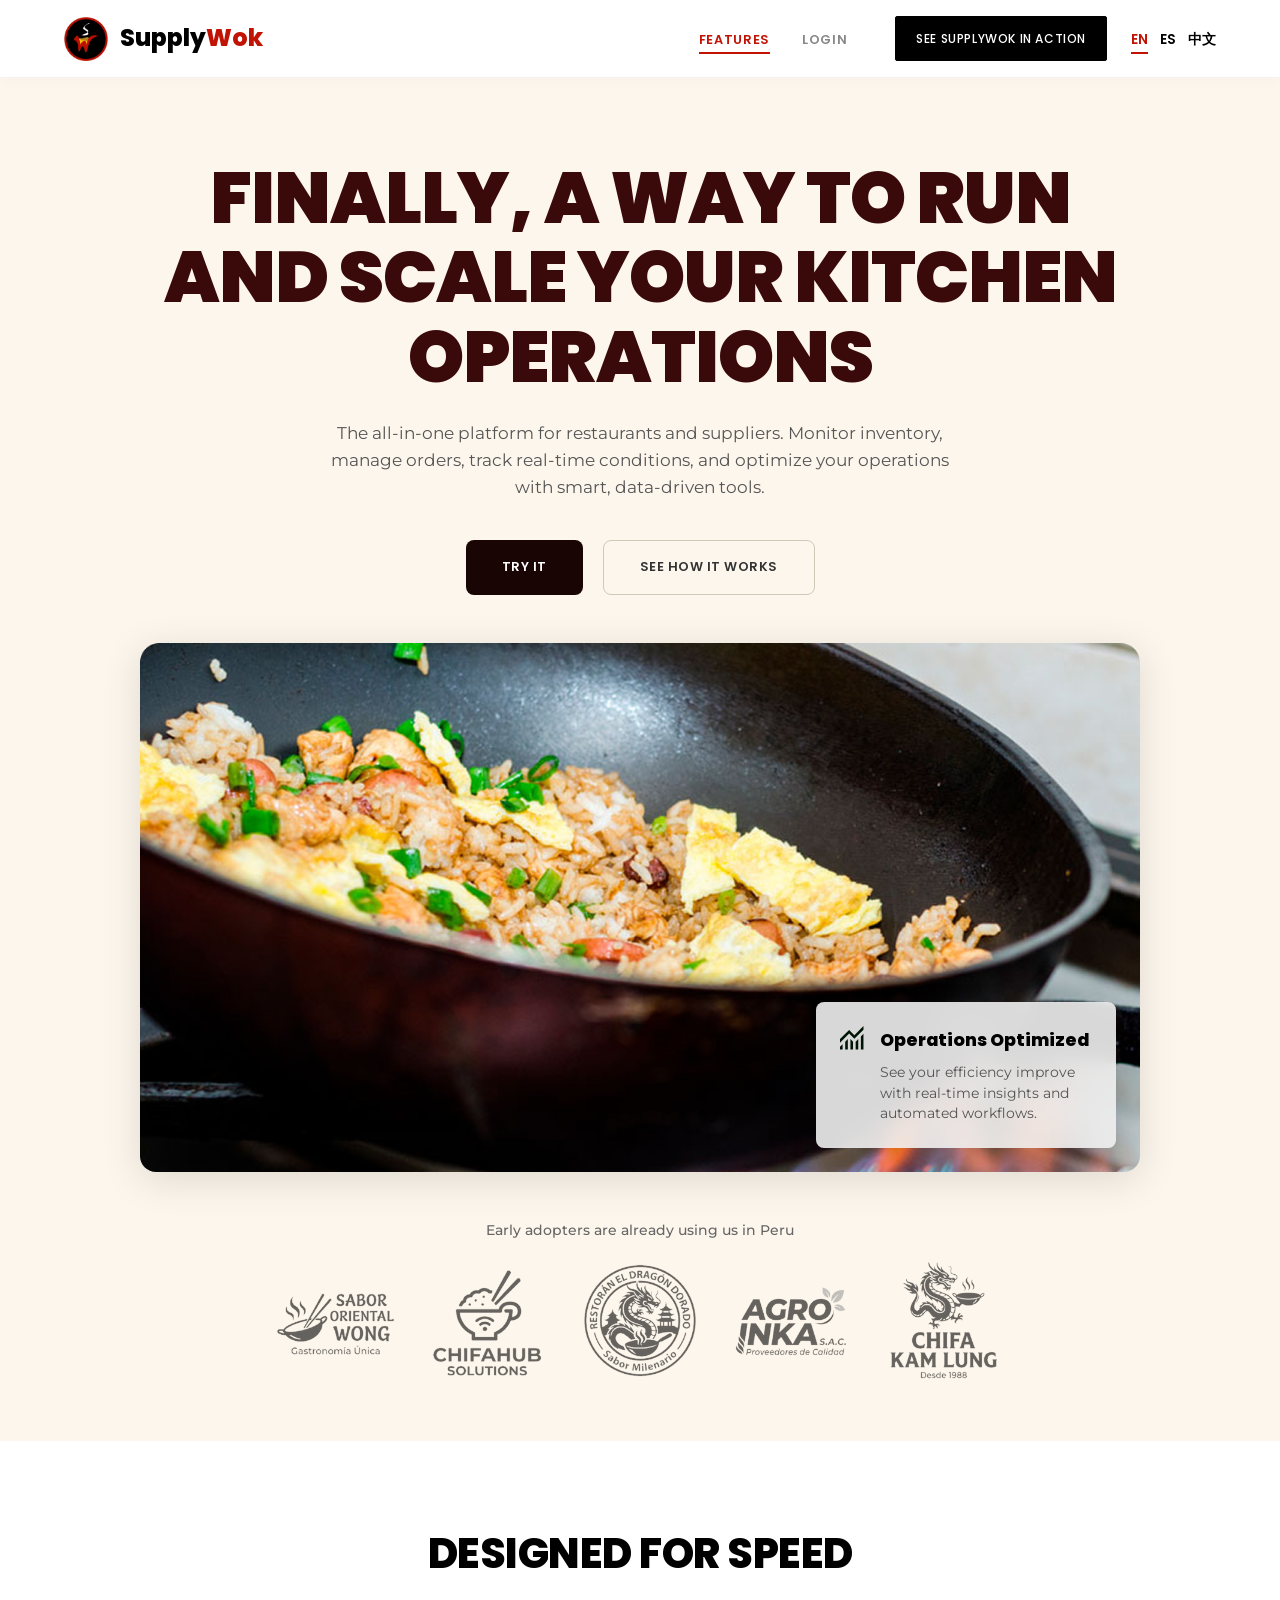
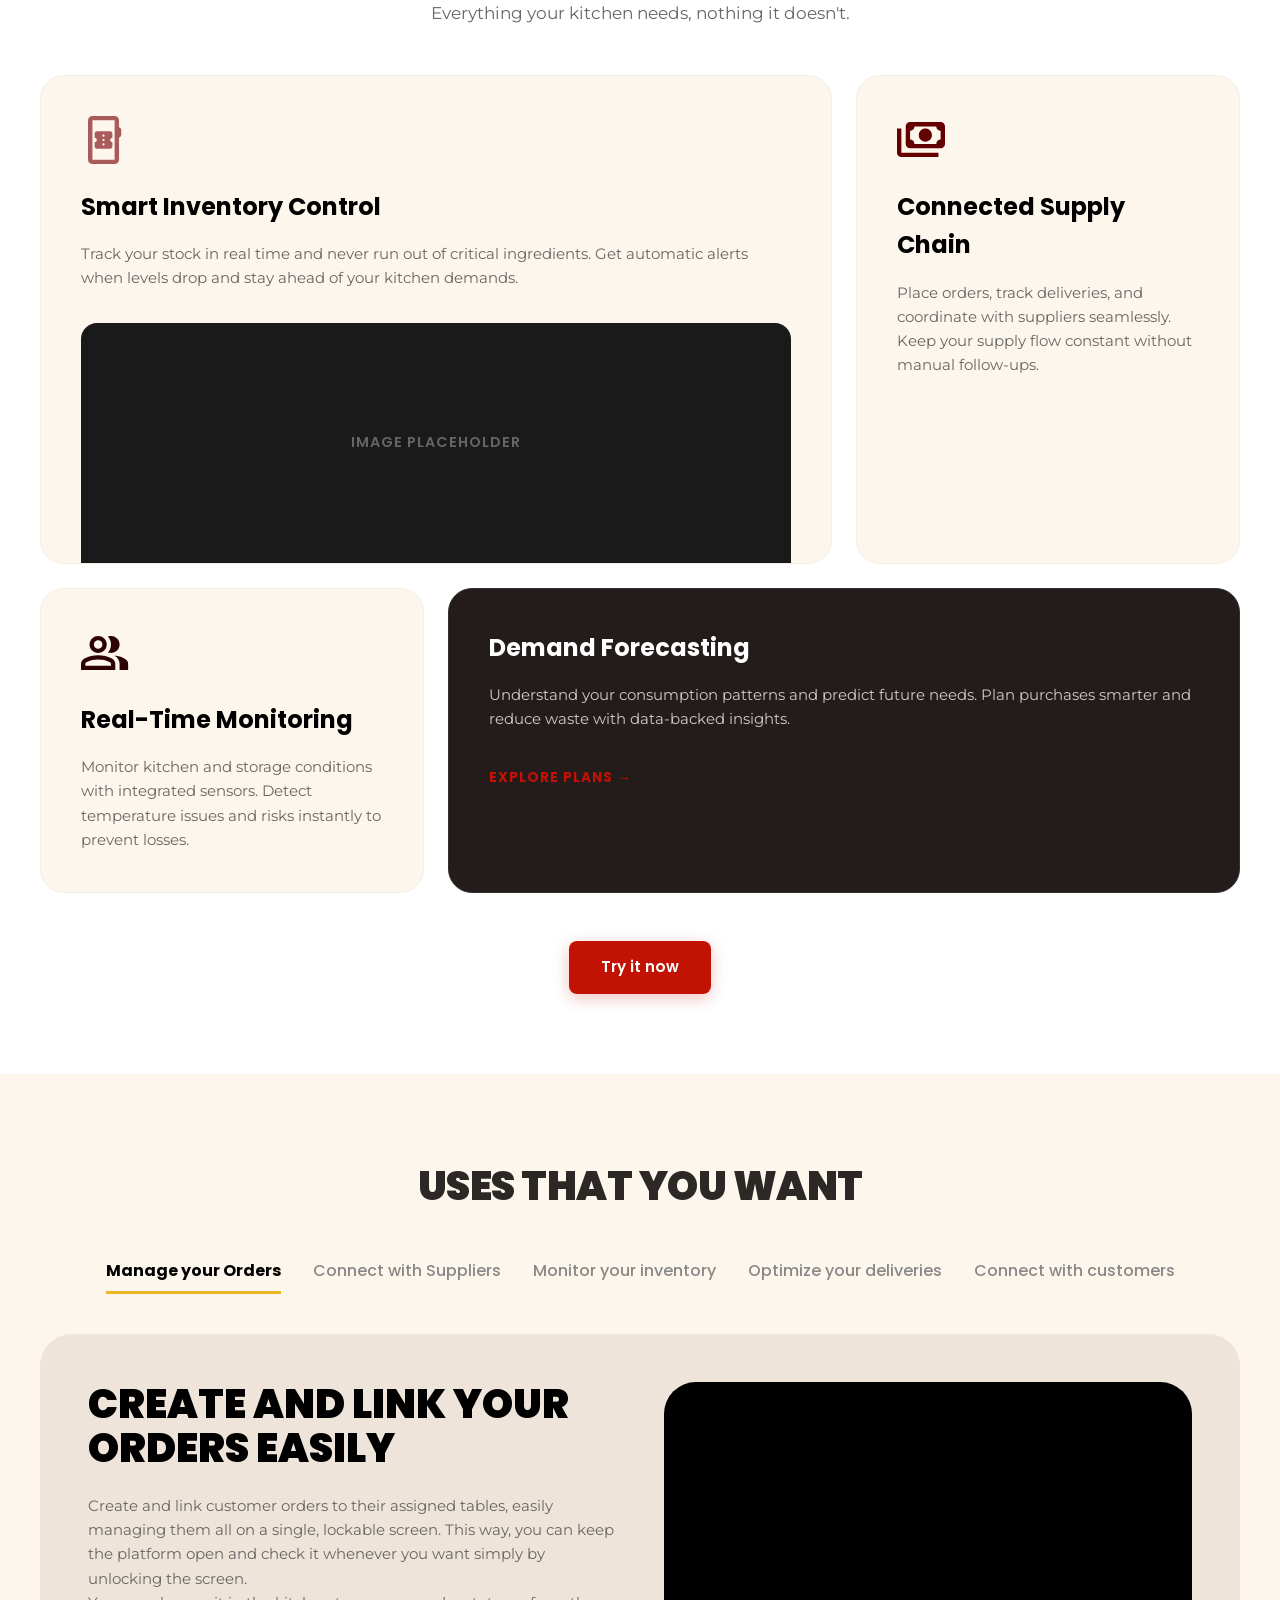
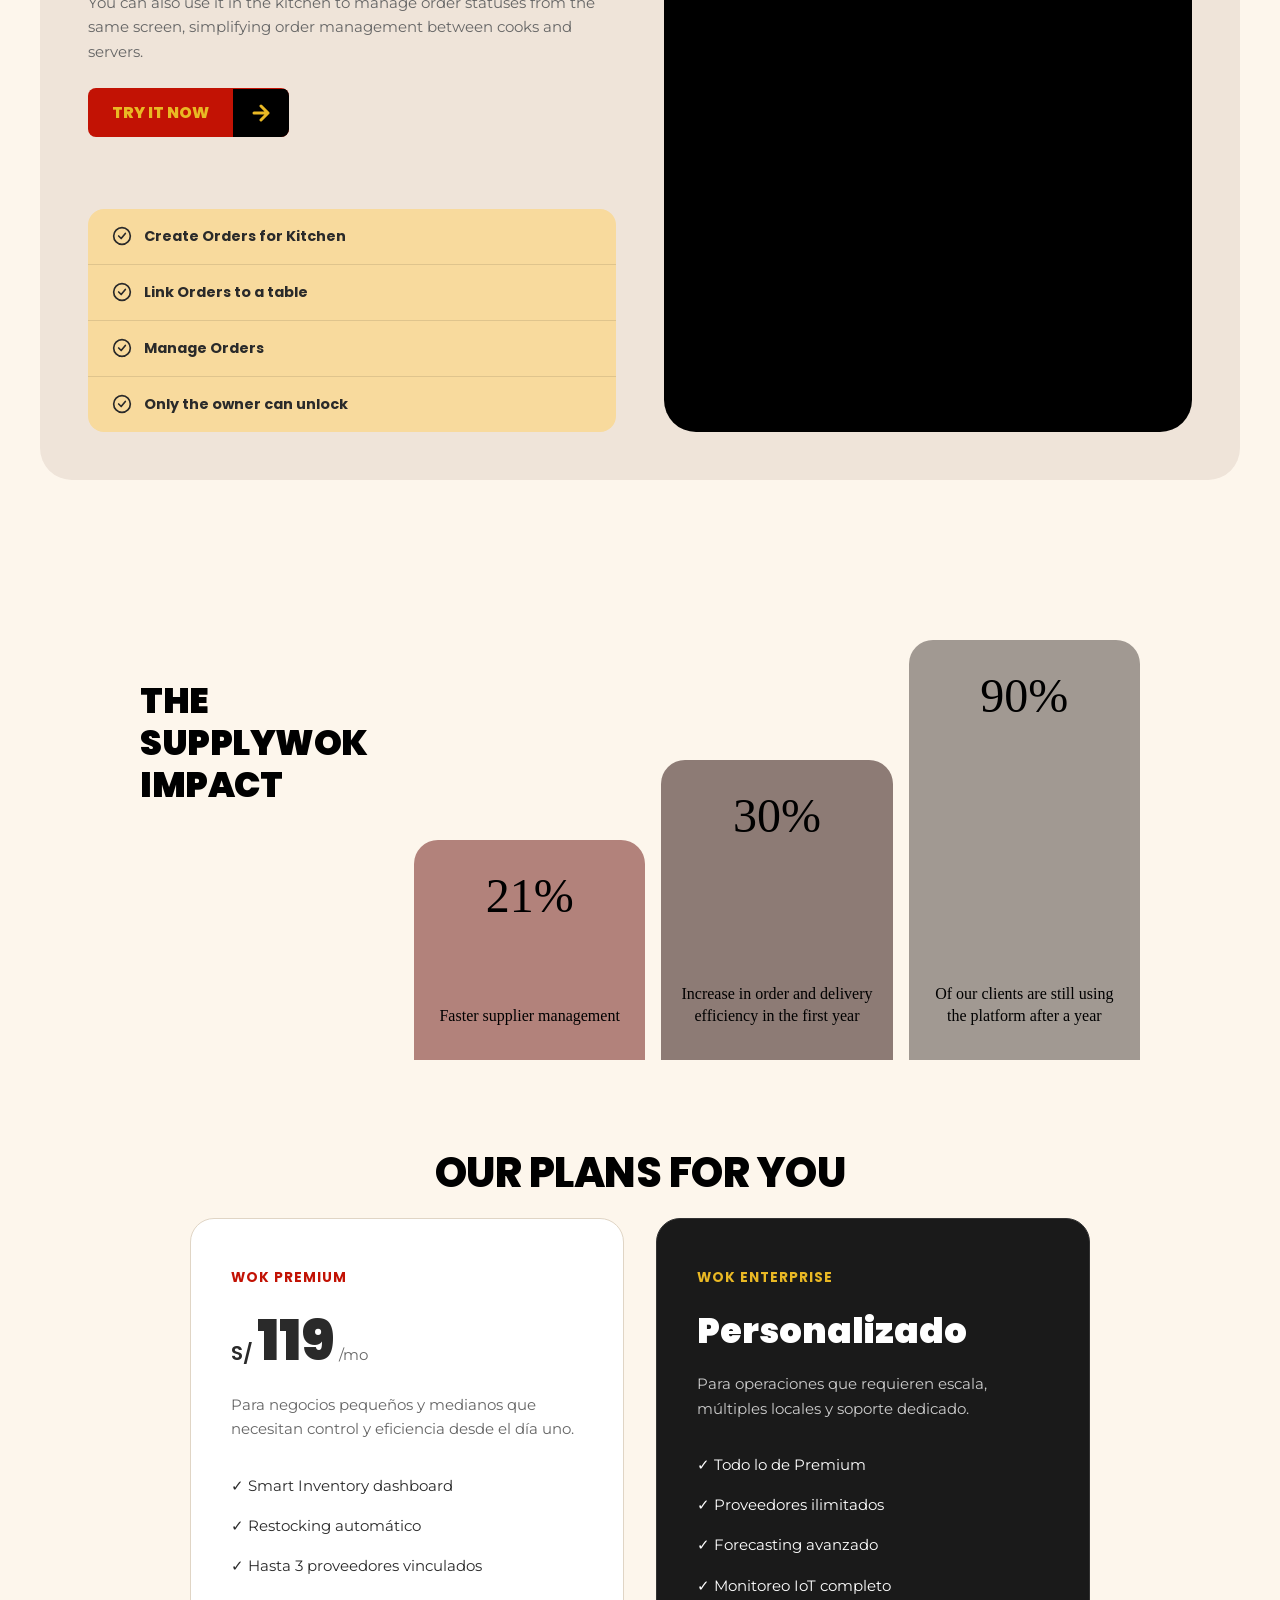
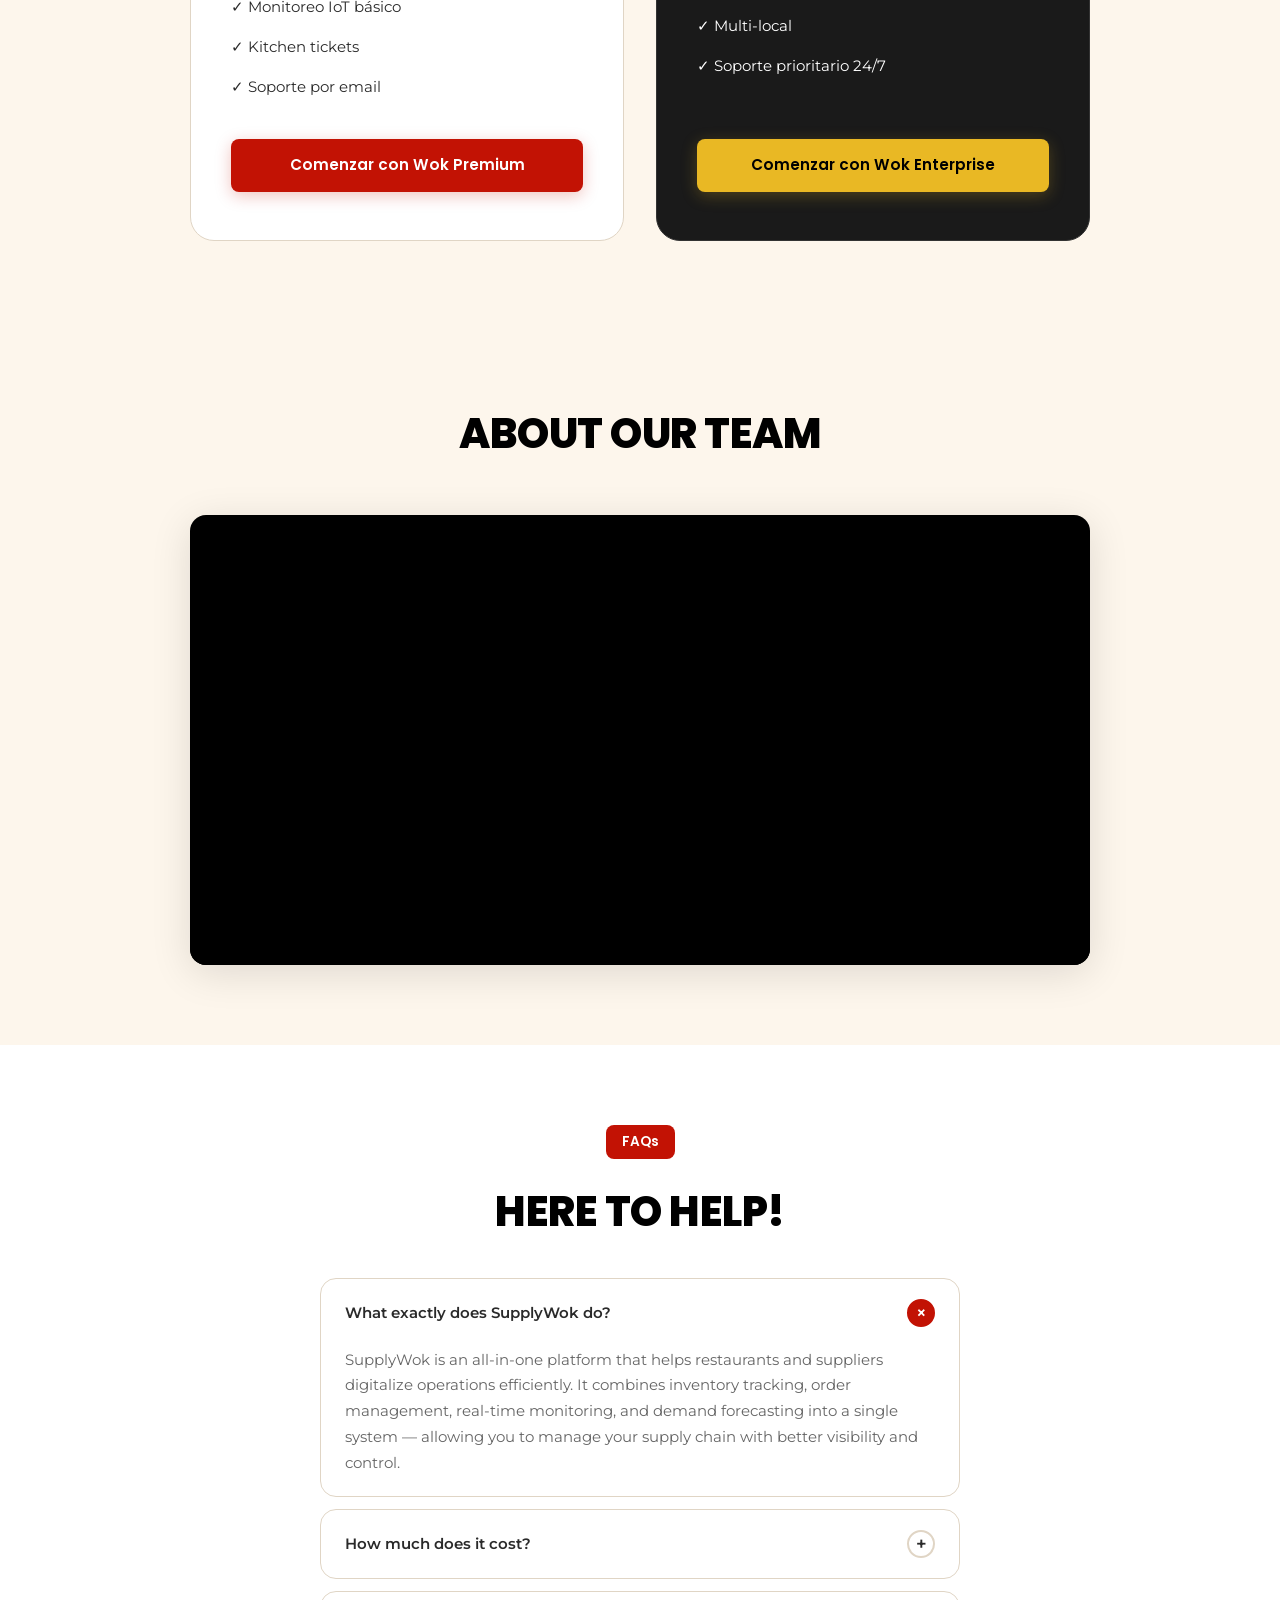
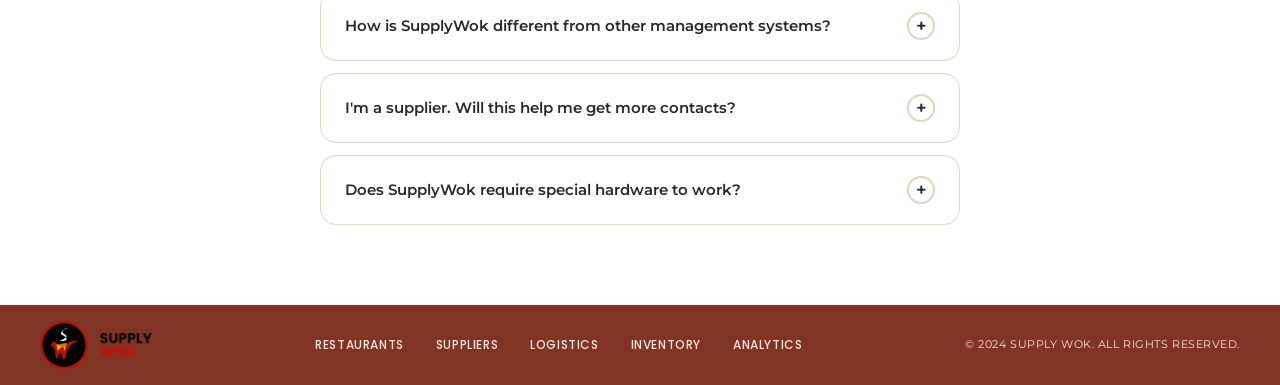
==== index.html @ e25ce477 "feat: i18n for the landing page" ====
<!DOCTYPE html>
<html lang="es">

<head>
    <meta charset="UTF-8">
    <meta name="viewport" content="width=device-width, initial-scale=1.0">
    <title>SupplyWok - Gestión inteligente de abastecimiento para restaurantes</title>
    <meta name="description"
        content="SupplyWok es la plataforma todo-en-uno que ayuda a restaurantes y proveedores a digitalizar operaciones eficientemente con monitoreo en tiempo real y forecasting.">
    <meta name="keywords" content="restaurantes, proveedores, abastecimiento, SaaS, B2B, inventario, IoT, operaciones">
    <meta name="author" content="Aurora">
    <meta property="og:title" content="SupplyWok - Run and Scale Your Kitchen Operations">
    <meta property="og:description"
        content="Gestión de inventario inteligente, monitoreo IoT y control de la cadena de suministro para cocinas modernas.">
    <meta property="og:type" content="website">
    <!-- CSS Stylesheets -->
    <link rel="stylesheet" href="assets/styles/base.css">
    <link rel="stylesheet" href="assets/styles/hero.css">
    <link rel="stylesheet" href="assets/styles/features.css">
    <link rel="stylesheet" href="assets/styles/uses.css">
    <link rel="stylesheet" href="assets/styles/impact.css">
    <link rel="stylesheet" href="assets/styles/team.css">
    <link rel="stylesheet" href="assets/styles/pricing.css">
    <link rel="stylesheet" href="assets/styles/footer.css">
    <link rel="stylesheet" href="assets/styles/faq.css">
    <link rel="stylesheet" href="assets/styles/navbar.css">
</head>

<body>

    <header class="header">
        <div class="header__container">
            <a href="#" class="header__logo">
                <img src="assets/images/supplywok-logo.png" alt="SupplyWok Logo" class="header__logo-img">
                <span class="header__logo-text">Supply<span class="header__logo-highlight">Wok</span></span>
            </a>

            <button class="header__toggle" aria-label="Abrir menú" aria-expanded="false">
                <span class="hamburger"></span>
            </button>

            <nav class="header__nav" role="navigation">
                <div class="header__nav-left">
                    <ul class="header__menu">
                        <li><a href="#features" class="header__link header__link--active"
                                data-i18n="nav_features">FEATURES</a></li>
                        <li><a href="#login" class="header__link header__link--grey" data-i18n="nav_login">LOGIN</a>
                        </li>
                    </ul>
                </div>

                <div class="header__nav-right">
                    <div class="header__cta">
                        <a href="/register" class="header__cta-btn" data-i18n="nav_cta">SEE SUPPLYWOK IN ACTION</a>
                    </div>
                    <ul class="header__lang">
                        <li><button class="header__lang-btn header__lang-btn--active">EN</button></li>
                        <li><button class="header__lang-btn">ES</button></li>
                        <li><button class="header__lang-btn">中文</button></li>
                    </ul>
                </div>
            </nav>
        </div>
    </header>

    <main>
        <!-- Hero Section (T01) -->
        <section id="hero" class="hero">
            <div class="hero__container">

                <div class="hero__content">
                    <h1 class="hero__title">
                        <span data-i18n="hero_title_1">FINALLY, A WAY TO RUN AND SCALE YOUR </span><span
                            class="hero__title-highlight" data-i18n="hero_title_highlight">KITCHEN
                            OPERATIONS</span>
                    </h1>
                    <p class="hero__description" data-i18n="hero_desc">
                        The all-in-one platform for restaurants and suppliers. Monitor inventory, manage orders, track
                        real-time conditions, and optimize your operations with smart, data-driven tools.</p>

                    <div class="hero__ctas">
                        <a href="/register" class="btn btn--primary" data-i18n="hero_btn_try">Try it</a>
                        <a href=" " class="btn btn--outline" data-i18n="hero_btn_see">See how it works</a>
                    </div>
                </div>

                <div class="hero__visual">
                    <div class="hero__image-container">
                        <!-- Image placeholder -->
                        <img src="assets/images/hero-bg.png" alt="Kitchen Operations" class="hero__image">

                        <!-- Floating Badge -->
                        <div class="hero__badge badge">
                            <img src="assets/images/icon-stadistic.svg" alt="Stadistic Icon" class="badge__icon">
                            <div class="badge__text-container">
                                <strong class="badge__title" data-i18n="hero_badge_title">Operations Optimized</strong>
                                <p class="badge__description" data-i18n="hero_badge_desc">See your efficiency improve
                                    with real-time insights and
                                    automated workflows.
                                </p>
                            </div>
                        </div>
                    </div>
                </div>

            </div>

            <!-- Trust Logos Carousel -->
            <div class="hero__trust">
                <p class="hero__trust-text" data-i18n="hero_trust">Early adopters are already using us in Peru</p>
                <div class="hero__logos-carousel">
                    <img src="assets/images/logos-carrusel/logo-1.png" alt="Partner Logo 1" class="hero__logo">
                    <img src="assets/images/logos-carrusel/logo-2.png" alt="Partner Logo 2" class="hero__logo">
                    <img src="assets/images/logos-carrusel/logo-3.png" alt="Partner Logo 3" class="hero__logo">
                    <img src="assets/images/logos-carrusel/logo-4.png" alt="Partner Logo 4" class="hero__logo">
                    <img src="assets/images/logos-carrusel/logo-5.png" alt="Partner Logo 5" class="hero__logo">
                </div>
            </div>
        </section>

        <!-- Features Section (T05) -->
        <section id="features" class="features">
            <div class="features__container">
                <h2 class="section-title" data-i18n="feat_title">DESIGNED FOR SPEED</h2>
                <p class="section-subtitle" data-i18n="feat_subtitle">Everything your kitchen needs, nothing it doesn't.
                </p>

                <div class="features__grid">
                    <article class="features__card features__card--span2">
                        <img src="assets/images/smart-icon.svg" alt="Smart Inventory Icon" class="features__card-icon">
                        <h3 class="features__card-title" data-i18n="feat_1_title">Smart Inventory Control</h3>
                        <p class="features__card-desc" data-i18n="feat_1_desc">Track your stock in real time and never
                            run out of critical
                            ingredients. Get automatic alerts when levels drop and stay ahead of your kitchen demands.
                        </p>
                        <div class="features__card-visual">
                            <div class="features__graphic-placeholder features__graphic-placeholder--dark">
                                Image Placeholder
                            </div>
                        </div>
                    </article>

                    <article class="features__card">
                        <img src="assets/images/conected-supply-icon.svg" alt="Connected Supply Chain Icon"
                            class="features__card-icon">
                        <h3 class="features__card-title" data-i18n="feat_2_title">Connected Supply Chain</h3>
                        <p class="features__card-desc" data-i18n="feat_2_desc">Place orders, track deliveries, and
                            coordinate with suppliers
                            seamlessly. Keep your supply flow constant without manual follow-ups.</p>
                    </article>

                    <article class="features__card">
                        <img src="assets/images/monitoring-icon.svg" alt="Real-Time Monitoring Icon"
                            class="features__card-icon">
                        <h3 class="features__card-title" data-i18n="feat_3_title">Real-Time Monitoring</h3>
                        <p class="features__card-desc" data-i18n="feat_3_desc">Monitor kitchen and storage conditions
                            with integrated sensors.
                            Detect temperature issues and risks instantly to prevent losses.</p>
                    </article>

                    <article class="features__card features__card--dark features__card--span2">
                        <div class="features__card-content">
                            <h3 class="features__card-title" data-i18n="feat_4_title">Demand Forecasting</h3>
                            <p class="features__card-desc" data-i18n="feat_4_desc">Understand your consumption patterns
                                and predict future
                                needs. Plan purchases smarter and reduce waste with data-backed insights.</p>
                            <a href="#pricing" class="features__card-link" data-i18n="feat_4_link">EXPLORE PLANS
                                &rarr;</a>
                        </div>
                    </article>
                </div>
                <!-- Secondary CTA (T25) -->
                <div class="section-cta" style="text-align: center; margin-top: 48px;">
                    <a href="/register" class="btn btn--primary" data-i18n="feat_cta">Try it now</a>
                </div>
            </div>
        </section>

        <!-- Uses Section (T23) -->
        <section id="uses" class="uses">
            <div class="uses__container">
                <h2 class="section-title"
                    style="text-align: center; text-transform: uppercase; font-size: 2.5rem; color: #2C2825; font-weight: 900;"
                    data-i18n="uses_title">
                    USES THAT YOU WANT</h2>
                <div class="uses__tabs">
                    <button class="uses__tab active" data-tab="1" data-i18n="uses_tab_1">Manage your Orders</button>
                    <button class="uses__tab" data-tab="2" data-i18n="uses_tab_2">Connect with Suppliers</button>
                    <button class="uses__tab" data-tab="3" data-i18n="uses_tab_3">Monitor your inventory</button>
                    <button class="uses__tab" data-tab="4" data-i18n="uses_tab_4">Optimize your deliveries</button>
                    <button class="uses__tab" data-tab="5" data-i18n="uses_tab_5">Connect with customers</button>
                </div>
                <div class="uses__content">
                    <!-- Pane 1: Manage your Orders -->
                    <div class="uses__pane active" data-pane="1">
                        <div class="uses__text">
                            <h3 data-i18n="uses_1_title">CREATE AND LINK YOUR<br>ORDERS EASILY</h3>
                            <p data-i18n="uses_1_desc">Create and link customer orders to their assigned tables, easily
                                managing them all on a
                                single, lockable screen. This way, you can keep the platform open and check it whenever
                                you want simply by unlocking the screen.<br>You can also use it in the kitchen to manage
                                order statuses from the same screen, simplifying order management between cooks and
                                servers.</p>

                            <a href="/register" class="uses__btn">
                                <span data-i18n="uses_btn">TRY IT NOW</span>
                                <div class="uses__btn-icon">
                                    <svg viewBox="0 0 24 24">
                                        <path d="M5 12h14M12 5l7 7-7 7" stroke="currentColor" stroke-width="3"
                                            stroke-linecap="round" stroke-linejoin="round" />
                                    </svg>
                                </div>
                            </a>

                            <ul class="uses__list">
                                <li>
                                    <svg class="uses__list-icon" viewBox="0 0 24 24">
                                        <circle cx="12" cy="12" r="10" />
                                        <path d="M8 12l3 3 5-6" />
                                    </svg>
                                    <span data-i18n="uses_1_li_1">Create Orders for Kitchen</span>
                                </li>
                                <li>
                                    <svg class="uses__list-icon" viewBox="0 0 24 24">
                                        <circle cx="12" cy="12" r="10" />
                                        <path d="M8 12l3 3 5-6" />
                                    </svg>
                                    <span data-i18n="uses_1_li_2">Link Orders to a table</span>
                                </li>
                                <li>
                                    <svg class="uses__list-icon" viewBox="0 0 24 24">
                                        <circle cx="12" cy="12" r="10" />
                                        <path d="M8 12l3 3 5-6" />
                                    </svg>
                                    <span data-i18n="uses_1_li_3">Manage Orders</span>
                                </li>
                                <li>
                                    <svg class="uses__list-icon" viewBox="0 0 24 24">
                                        <circle cx="12" cy="12" r="10" />
                                        <path d="M8 12l3 3 5-6" />
                                    </svg>
                                    <span data-i18n="uses_1_li_4">Only the owner can unlock</span>
                                </li>
                            </ul>
                        </div>
                        <div class="uses__visual">
                            <!-- Placeholder -->
                        </div>
                    </div>

                    <!-- Pane 2: Connect with Suppliers -->
                    <div class="uses__pane" data-pane="2">
                        <div class="uses__text">
                            <h3 data-i18n="uses_2_title">CONNECT WITH YOUR<br>SUPPLIERS</h3>
                            <p data-i18n="uses_2_desc">Create and link customer orders to their assigned tables, easily
                                managing them all on a
                                single, lockable screen. This way, you can keep the platform open and check it whenever
                                you want simply by unlocking the screen.<br>You can also use it in the kitchen to manage
                                order statuses from the same screen, simplifying order management between cooks and
                                servers.</p>

                            <a href="/register" class="uses__btn">
                                <span data-i18n="uses_btn">TRY IT NOW</span>
                                <div class="uses__btn-icon">
                                    <svg viewBox="0 0 24 24">
                                        <path d="M5 12h14M12 5l7 7-7 7" stroke="currentColor" stroke-width="3"
                                            stroke-linecap="round" stroke-linejoin="round" />
                                    </svg>
                                </div>
                            </a>

                            <ul class="uses__list">
                                <li>
                                    <svg class="uses__list-icon" viewBox="0 0 24 24">
                                        <circle cx="12" cy="12" r="10" />
                                        <path d="M8 12l3 3 5-6" />
                                    </svg>
                                    <span data-i18n="uses_2_li_1">Suppliers with contact information</span>
                                </li>
                                <li>
                                    <svg class="uses__list-icon" viewBox="0 0 24 24">
                                        <circle cx="12" cy="12" r="10" />
                                        <path d="M8 12l3 3 5-6" />
                                    </svg>
                                    <span data-i18n="uses_2_li_2">Create supplies delivery orders</span>
                                </li>
                                <li>
                                    <svg class="uses__list-icon" viewBox="0 0 24 24">
                                        <circle cx="12" cy="12" r="10" />
                                        <path d="M8 12l3 3 5-6" />
                                    </svg>
                                    <span data-i18n="uses_2_li_3">See status of delivery</span>
                                </li>
                                <li>
                                    <svg class="uses__list-icon" viewBox="0 0 24 24">
                                        <circle cx="12" cy="12" r="10" />
                                        <path d="M8 12l3 3 5-6" />
                                    </svg>
                                    <span data-i18n="uses_2_li_4">View all delivery orders</span>
                                </li>
                            </ul>
                        </div>
                        <div class="uses__visual">
                            <!-- Placeholder -->
                        </div>
                    </div>

                    <!-- Pane 3: Monitor your inventory -->
                    <div class="uses__pane" data-pane="3">
                        <div class="uses__text">
                            <h3 data-i18n="uses_3_title">AUTOMATIC INVENTORY<br>MONITORING</h3>
                            <p data-i18n="uses_3_desc">Visualize your inventory of supplies, which, thanks to sensors,
                                can notify you when they
                                reach a minimum level that you can adjust. This allows you to know more precisely how
                                many supplies you have left to use in the meals you offer.</p>

                            <a href="/register" class="uses__btn">
                                <span data-i18n="uses_btn">TRY IT NOW</span>
                                <div class="uses__btn-icon">
                                    <svg viewBox="0 0 24 24">
                                        <path d="M5 12h14M12 5l7 7-7 7" stroke="currentColor" stroke-width="3"
                                            stroke-linecap="round" stroke-linejoin="round" />
                                    </svg>
                                </div>
                            </a>

                            <ul class="uses__list">
                                <li>
                                    <svg class="uses__list-icon" viewBox="0 0 24 24">
                                        <circle cx="12" cy="12" r="10" />
                                        <path d="M8 12l3 3 5-6" />
                                    </svg>
                                    <span data-i18n="uses_3_li_1">Connect sensors for better control</span>
                                </li>
                                <li>
                                    <svg class="uses__list-icon" viewBox="0 0 24 24">
                                        <circle cx="12" cy="12" r="10" />
                                        <path d="M8 12l3 3 5-6" />
                                    </svg>
                                    <span data-i18n="uses_3_li_2">Sensors custom configuration</span>
                                </li>
                                <li>
                                    <svg class="uses__list-icon" viewBox="0 0 24 24">
                                        <circle cx="12" cy="12" r="10" />
                                        <path d="M8 12l3 3 5-6" />
                                    </svg>
                                    <span data-i18n="uses_3_li_3">Immediate alerts</span>
                                </li>
                                <li>
                                    <svg class="uses__list-icon" viewBox="0 0 24 24">
                                        <circle cx="12" cy="12" r="10" />
                                        <path d="M8 12l3 3 5-6" />
                                    </svg>
                                    <span data-i18n="uses_3_li_4">Support for problems</span>
                                </li>
                            </ul>
                        </div>
                        <div class="uses__visual">
                            <!-- Placeholder -->
                        </div>
                    </div>

                    <!-- Pane 4: Optimize your deliveries -->
                    <div class="uses__pane" data-pane="4">
                        <div class="uses__text">
                            <h3 data-i18n="uses_4_title">BETTER DELIVERY<br>SERVICES AND ROUTES</h3>
                            <p data-i18n="uses_4_desc">By managing your deliveries, we'll help you optimize your
                                delivery times and routes so
                                you can fulfill your scheduled orders and maintain trust with your customers.<br>We help
                                by informing you of the best route to take to deliver your orders to the restaurants
                                that have requested supplies, all in one route.</p>

                            <a href="/register" class="uses__btn">
                                <span data-i18n="uses_btn">TRY IT NOW</span>
                                <div class="uses__btn-icon">
                                    <svg viewBox="0 0 24 24">
                                        <path d="M5 12h14M12 5l7 7-7 7" stroke="currentColor" stroke-width="3"
                                            stroke-linecap="round" stroke-linejoin="round" />
                                    </svg>
                                </div>
                            </a>

                            <ul class="uses__list">
                                <li>
                                    <svg class="uses__list-icon" viewBox="0 0 24 24">
                                        <circle cx="12" cy="12" r="10" />
                                        <path d="M8 12l3 3 5-6" />
                                    </svg>
                                    <span data-i18n="uses_4_li_1">View the list of pending orders</span>
                                </li>
                                <li>
                                    <svg class="uses__list-icon" viewBox="0 0 24 24">
                                        <circle cx="12" cy="12" r="10" />
                                        <path d="M8 12l3 3 5-6" />
                                    </svg>
                                    <span data-i18n="uses_4_li_2">Optimize your time and resources</span>
                                </li>
                                <li>
                                    <svg class="uses__list-icon" viewBox="0 0 24 24">
                                        <circle cx="12" cy="12" r="10" />
                                        <path d="M8 12l3 3 5-6" />
                                    </svg>
                                    <span data-i18n="uses_4_li_3">The best possible route</span>
                                </li>
                                <li>
                                    <svg class="uses__list-icon" viewBox="0 0 24 24">
                                        <circle cx="12" cy="12" r="10" />
                                        <path d="M8 12l3 3 5-6" />
                                    </svg>
                                    <span data-i18n="uses_4_li_4">Ensure the trust of your customers</span>
                                </li>
                            </ul>
                        </div>
                        <div class="uses__visual">
                            <!-- Placeholder -->
                        </div>
                    </div>

                    <!-- Pane 5: Connect with customers -->
                    <div class="uses__pane" data-pane="5">
                        <div class="uses__text">
                            <h3 data-i18n="uses_5_title">CONNECT WITH YOUR<br>CUSTOMERS.</h3>
                            <p data-i18n="uses_5_desc">Restaurants that add you as their supplier can easily place
                                orders for supplies directly
                                through the platform, connecting you more quickly and directly with
                                customers.<br>Additionally, the system, with the necessary information, can anticipate
                                potential orders for your business.</p>

                            <a href="/register" class="uses__btn">
                                <span data-i18n="uses_btn">TRY IT NOW</span>
                                <div class="uses__btn-icon">
                                    <svg viewBox="0 0 24 24">
                                        <path d="M5 12h14M12 5l7 7-7 7" stroke="currentColor" stroke-width="3"
                                            stroke-linecap="round" stroke-linejoin="round" />
                                    </svg>
                                </div>
                            </a>

                            <ul class="uses__list">
                                <li>
                                    <svg class="uses__list-icon" viewBox="0 0 24 24">
                                        <circle cx="12" cy="12" r="10" />
                                        <path d="M8 12l3 3 5-6" />
                                    </svg>
                                    <span data-i18n="uses_5_li_1">Easily connect with clients</span>
                                </li>
                                <li>
                                    <svg class="uses__list-icon" viewBox="0 0 24 24">
                                        <circle cx="12" cy="12" r="10" />
                                        <path d="M8 12l3 3 5-6" />
                                    </svg>
                                    <span data-i18n="uses_5_li_2">Fast orders</span>
                                </li>
                                <li>
                                    <svg class="uses__list-icon" viewBox="0 0 24 24">
                                        <circle cx="12" cy="12" r="10" />
                                        <path d="M8 12l3 3 5-6" />
                                    </svg>
                                    <span data-i18n="uses_5_li_3">Predict orders</span>
                                </li>
                                <li>
                                    <svg class="uses__list-icon" viewBox="0 0 24 24">
                                        <circle cx="12" cy="12" r="10" />
                                        <path d="M8 12l3 3 5-6" />
                                    </svg>
                                    <span data-i18n="uses_5_li_4">Increased profits</span>
                                </li>
                            </ul>
                        </div>
                        <div class="uses__visual">
                            <!-- Placeholder -->
                        </div>
                    </div>
                </div>
            </div>
        </section>

        <!-- Impact Section (T22) -->
        <section id="impact" class="impact">
            <div class="impact__container">
                <div class="impact__title-wrapper">
                    <h2 class="section-title" data-i18n="impact_title">THE<br>SUPPLYWOK<br>IMPACT</h2>
                </div>
                <div class="impact__grid">
                    <article class="impact__card impact__card--1">
                        <span class="impact__number">21%</span>
                        <p class="impact__desc" data-i18n="impact_1_desc">Faster supplier management</p>
                    </article>
                    <article class="impact__card impact__card--2">
                        <span class="impact__number">30%</span>
                        <p class="impact__desc" data-i18n="impact_2_desc">Increase in order and delivery efficiency in
                            the first year</p>
                    </article>
                    <article class="impact__card impact__card--3">
                        <span class="impact__number">90%</span>
                        <p class="impact__desc" data-i18n="impact_3_desc">Of our clients are still using the platform
                            after a year</p>
                    </article>
                </div>
            </div>
        </section>

        <!-- Pricing Section (T07) -->
        <section id="pricing" class="pricing">
            <div class="pricing__container">
                <h2 class="section-title" data-i18n="pricing_title">Our plans for you</h2>

                <div class="pricing__cards">
                    <!-- Premium Plan -->
                    <article class="pricing__card">
                        <span class="pricing__badge">Wok Premium</span>
                        <div class="pricing__price">
                            <span class="pricing__currency">S/</span>
                            <span class="pricing__amount">119</span>
                            <span class="pricing__period">/mo</span>
                        </div>
                        <p class="pricing__desc" data-i18n="pricing_1_desc">Para negocios pequeños y medianos que
                            necesitan control y eficiencia
                            desde el día uno.</p>

                        <ul class="pricing__features">
                            <li data-i18n="pricing_1_li_1">✓ Smart Inventory dashboard</li>
                            <li data-i18n="pricing_1_li_2">✓ Restocking automático</li>
                            <li data-i18n="pricing_1_li_3">✓ Hasta 3 proveedores vinculados</li>
                            <li data-i18n="pricing_1_li_4">✓ Monitoreo IoT básico</li>
                            <li data-i18n="pricing_1_li_5">✓ Kitchen tickets</li>
                            <li data-i18n="pricing_1_li_6">✓ Soporte por email</li>
                        </ul>
                        <a href="/register?plan=premium" class="btn btn--primary btn--full"
                            data-i18n="pricing_1_btn">Comenzar con Wok Premium</a>
                    </article>

                    <!-- Enterprise Plan -->
                    <article class="pricing__card pricing__card--dark">
                        <span class="pricing__badge pricing__badge--gold">Wok Enterprise</span>
                        <div class="pricing__price">
                            <span class="pricing__amount pricing__amount--custom"
                                data-i18n="pricing_2_badge">Personalizado</span>
                        </div>
                        <p class="pricing__desc" data-i18n="pricing_2_desc">Para operaciones que requieren escala,
                            múltiples locales y soporte
                            dedicado.</p>

                        <ul class="pricing__features">
                            <li data-i18n="pricing_2_li_1">✓ Todo lo de Premium</li>
                            <li data-i18n="pricing_2_li_2">✓ Proveedores ilimitados</li>
                            <li data-i18n="pricing_2_li_3">✓ Forecasting avanzado</li>
                            <li data-i18n="pricing_2_li_4">✓ Monitoreo IoT completo</li>
                            <li data-i18n="pricing_2_li_5">✓ Multi-local</li>
                            <li data-i18n="pricing_2_li_6">✓ Soporte prioritario 24/7</li>
                        </ul>
                        <a href="/register?plan=enterprise" class="btn btn--gold btn--full"
                            data-i18n="pricing_2_btn">Comenzar con Wok
                            Enterprise</a>
                    </article>
                </div>
            </div>
        </section>

        <!-- Team Section (T24, T28) -->
        <section id="team" class="team">
            <div class="team__container">
                <h2 class="section-title" data-i18n="team_title">About our team</h2>
                <div class="team__video-wrapper">
                    <video controls poster="assets/images/team-poster.jpg" class="team__video">
                        <source src="assets/videos/team.mp4" type="video/mp4">
                        <track kind="captions" src="assets/captions/team.vtt" srclang="en" label="English">
                    </video>
                    <noscript>
                        <div class="team__fallback">
                            <p data-i18n="team_fallback">Team Aurora consists of Zayd Ayasta, Alexandra Meza, Joan
                                Payano, Marcelo Cuadros, and
                                Juan Wang.</p>
                        </div>
                    </noscript>
                </div>
            </div>
        </section>

        <!-- FAQ Section (T10) -->
        <section class="faq" id="faq">
            <div class="faq__container">
                <span class="faq__badge" data-i18n="faq_badge">FAQs</span>
                <h2 class="section-title" data-i18n="faq_title">HERE TO HELP!</h2>

                <div class="faq__list">
                    <!-- FAQ 1 (Active by default) -->
                    <div class="faq__item faq__item--active">
                        <button class="faq__question" aria-expanded="true">
                            <span data-i18n="faq_1_q">What exactly does SupplyWok do?</span>
                            <span class="faq__icon">×</span>
                        </button>
                        <div class="faq__answer">
                            <p data-i18n="faq_1_a">SupplyWok is an all-in-one platform that helps restaurants and
                                suppliers digitalize
                                operations efficiently. It combines inventory tracking, order management, real-time
                                monitoring, and demand forecasting into a single system — allowing you to manage your
                                supply chain with better visibility and control.</p>
                        </div>
                    </div>

                    <!-- FAQ 2 -->
                    <div class="faq__item">
                        <button class="faq__question" aria-expanded="false">
                            <span data-i18n="faq_2_q">How much does it cost?</span>
                            <span class="faq__icon">+</span>
                        </button>
                        <div class="faq__answer">
                            <p data-i18n="faq_2_a">Our Wok Premium plan starts at S/119 per month. For larger operations
                                we offer the Wok
                                Enterprise plan with custom pricing tailored to your needs. Contact us for a
                                personalized quote.</p>
                        </div>
                    </div>

                    <!-- FAQ 3 -->
                    <div class="faq__item">
                        <button class="faq__question" aria-expanded="false">
                            <span data-i18n="faq_3_q">How is SupplyWok different from other management systems?</span>
                            <span class="faq__icon">+</span>
                        </button>
                        <div class="faq__answer">
                            <p data-i18n="faq_3_a">Unlike generic management tools, SupplyWok is purpose-built for the
                                restaurant supply
                                chain — connecting kitchens and suppliers in one ecosystem with IoT monitoring,
                                predictive demand, and real-time order tracking.</p>
                        </div>
                    </div>

                    <!-- FAQ 4 -->
                    <div class="faq__item">
                        <button class="faq__question" aria-expanded="false">
                            <span data-i18n="faq_4_q">I'm a supplier. Will this help me get more contacts?</span>
                            <span class="faq__icon">+</span>
                        </button>
                        <div class="faq__answer">
                            <p data-i18n="faq_4_a">Absolutely. SupplyWok gives suppliers visibility into restaurant
                                demand, streamlines
                                order management, and helps you build stronger relationships with your restaurant
                                clients through reliable delivery tracking.</p>
                        </div>
                    </div>

                    <!-- FAQ 5 -->
                    <div class="faq__item">
                        <button class="faq__question" aria-expanded="false">
                            <span data-i18n="faq_5_q">Does SupplyWok require special hardware to work?</span>
                            <span class="faq__icon">+</span>
                        </button>
                        <div class="faq__answer">
                            <p data-i18n="faq_5_a">For basic inventory and order management, no special hardware is
                                needed. For IoT
                                monitoring features (temperature, humidity), we support compatible sensor devices that
                                can be easily installed in your kitchen and storage areas.</p>
                        </div>
                    </div>
                </div>
            </div>
        </section>

    </main>

    <!-- Footer Section (T20, T21) -->
    <footer class="footer">
        <div class="footer__container">
            <div class="footer__brand">
                <img src="assets/images/supplywok-logo.png" alt="SupplyWok Logo" class="footer__logo-img">
                <img src="assets/images/supplywok-text.png" alt="SupplyWok Text" class="footer__logo-text">
            </div>
            <nav class="footer__nav">
                <a href="#restaurants" data-i18n="footer_nav_1">RESTAURANTS</a>
                <a href="#suppliers" data-i18n="footer_nav_2">SUPPLIERS</a>
                <a href="#logistics" data-i18n="footer_nav_3">LOGISTICS</a>
                <a href="#inventory" data-i18n="footer_nav_4">INVENTORY</a>
                <a href="#analytics" data-i18n="footer_nav_5">ANALYTICS</a>
            </nav>
            <div class="footer__copyright">
                <p data-i18n="footer_copy">© 2024 SUPPLY WOK. ALL RIGHTS RESERVED.</p>
            </div>
        </div>
    </footer>

    <!-- Scripts -->
    <script src="assets/scripts/i18n.js"></script>
    <script src="assets/scripts/faq.js"></script>
    <script src="assets/scripts/navbar.js"></script>
    <script src="assets/scripts/uses.js"></script>
</body>

</html>
---- assets/styles/base.css ----
/* =============================================
   SUPPLYWOK LANDING PAGE — BASE VARIABLES
   ============================================= */

@import url('https://fonts.googleapis.com/css2?family=Poppins:wght@400;600;700;800;900&family=Montserrat:wght@300;400;500;600;700&display=swap');

:root {
  --color-primary: #C21204;
  --color-primary-dark: #9E0F03;
  --color-secondary: #E9B824;
  --color-accent: #A07832;
  --color-bg: #FDF6EC;
  --color-bg-dark: #1a1a1a;
  --color-white: #FFFFFF;
  --color-black: #000000;
  --color-text: #2a2a2a;
  --color-text-light: #666;
  --color-border: #e0d5c5;
  
  --font-heading: 'Poppins', sans-serif;
  --font-body: 'Montserrat', sans-serif;
  
  --radius-sm: 8px;
  --radius-md: 16px;
  --radius-lg: 24px;
  --radius-xl: 32px;
  
  --shadow-sm: 0 2px 8px rgba(0,0,0,0.06);
  --shadow-md: 0 4px 20px rgba(0,0,0,0.08);
  --shadow-lg: 0 8px 40px rgba(0,0,0,0.12);
  
  --transition: 0.3s cubic-bezier(0.4, 0, 0.2, 1);
  --max-width: 1200px;
}

*, *::before, *::after {
  margin: 0;
  padding: 0;
  box-sizing: border-box;
}

html {
  font-size: 16px;
  scroll-behavior: smooth;
}

body {
  font-family: var(--font-body);
  background: var(--color-bg);
  color: var(--color-text);
  line-height: 1.6;
  -webkit-font-smoothing: antialiased;
  overflow-x: hidden;
}

img {
  max-width: 100%;
  height: auto;
  display: block;
}

a {
  text-decoration: none;
  color: inherit;
}

a:focus-visible {
  outline: 3px solid var(--color-primary);
  outline-offset: 2px;
  border-radius: 2px;
}

/* === BUTTONS === */
.btn {
  display: inline-flex;
  align-items: center;
  justify-content: center;
  padding: 14px 32px;
  border-radius: var(--radius-sm);
  font-family: var(--font-heading);
  font-weight: 600;
  font-size: 0.95rem;
  transition: var(--transition);
  min-height: 48px;
  cursor: pointer;
  border: none;
  outline: none;
}

.btn:active {
  transform: translateY(1px) scale(0.98);
}

.btn:focus-visible {
  outline: 3px solid var(--color-primary);
  outline-offset: 4px;
}

.btn--primary {
  background: var(--color-primary);
  color: var(--color-white);
  box-shadow: 0 4px 16px rgba(194, 18, 4, 0.25);
}

.btn--primary:hover {
  background: var(--color-primary-dark);
  transform: translateY(-2px);
  box-shadow: 0 6px 24px rgba(194, 18, 4, 0.35);
}

.btn--outline {
  background: transparent;
  color: var(--color-text);
  border: 2px solid var(--color-border);
}

.btn--outline:hover {
  border-color: var(--color-text);
  background: rgba(0, 0, 0, 0.03);
}
---- assets/styles/hero.css ----
/* =============================================
   HERO SECTION STYLES (T02)
   ============================================= */

.hero {
  padding: 80px 24px 60px;
  background-color: var(--color-bg);
}

.hero__container {
  max-width: 1000px;
  margin: 0 auto;
  display: flex;
  flex-direction: column;
  align-items: center;
  text-align: center;
  gap: 48px;
}

.hero__content {
  display: flex;
  flex-direction: column;
  align-items: center;
}

.hero__title {
  font-family: var(--font-heading);
  font-size: clamp(2.5rem, 6vw, 4.5rem);
  font-weight: 900;
  line-height: 1.1;
  letter-spacing: -1px;
  color: #3a0a0a;
  margin-bottom: 24px;
  text-transform: uppercase;
}

.hero__title-highlight {
  display: inline;
}

.hero__description {
  font-size: 1.05rem;
  color: #555;
  line-height: 1.6;
  margin-bottom: 40px;
  max-width: 650px;
}

.hero__ctas {
  display: flex;
  justify-content: center;
  gap: 20px;
  flex-wrap: wrap;
}

/* Adjusting button styles for the hero section to match mockup */
.hero__ctas .btn {
  text-transform: uppercase;
  font-size: 0.8rem;
  letter-spacing: 0.5px;
  padding: 16px 36px;
  border-radius: 8px;
}

.hero__ctas .btn--primary {
  background-color: #1a0505;
  color: #fff;
  box-shadow: none;
}

.hero__ctas .btn--primary:hover {
  background-color: #3a0a0a;
}

.hero__ctas .btn--outline {
  border: 1px solid #d1c8b8;
  color: #333;
}

.hero__ctas .btn--outline:hover {
  background-color: rgba(0, 0, 0, 0.05);
}

.hero__visual {
  position: relative;
  width: 100%;
}

.hero__image-container {
  position: relative;
  border-radius: 16px;
  overflow: hidden;
  box-shadow: var(--shadow-lg);
  width: 100%;
}

.hero__image {
  width: 100%;
  height: auto;
  min-height: 400px;
  object-fit: cover;
  display: block;
}

.hero__badge {
  position: absolute;
  bottom: 24px;
  right: 24px;
  z-index: 2;
  background: rgba(240, 240, 240, 0.9);
  backdrop-filter: blur(10px);
  color: #111;
  padding: 24px;
  border-radius: 8px;
  display: flex;
  gap: 16px;
  align-items: flex-start;
  max-width: 300px;
  text-align: left;
  box-shadow: 0 10px 30px rgba(0, 0, 0, 0.15);
}

.badge__icon {
  width: 24px;
  height: 24px;
  object-fit: contain;
}

.badge__text-container {
  display: flex;
  flex-direction: column;
  gap: 8px;
}

.badge__title {
  font-family: var(--font-heading);
  font-size: 1.1rem;
  font-weight: 800;
  color: #000;
}

.badge__description {
  font-size: 0.85rem;
  color: #555;
  line-height: 1.5;
}

/* Trust Logos */
.hero__trust {
  max-width: var(--max-width);
  margin: 48px auto 0;
  text-align: center;
}

.hero__trust-text {
  font-size: 0.85rem;
  color: var(--color-text-light);
  margin-bottom: 20px;
  font-weight: 500;
}

.hero__logos-carousel {
  display: flex;
  justify-content: center;
  align-items: center;
  gap: 32px;
  flex-wrap: wrap;
}

.hero__logo {
  max-width: 120px;
  height: auto;
  opacity: 0.6;
  filter: grayscale(100%);
  transition: var(--transition);
}

.hero__logo:hover {
  opacity: 1;
  filter: grayscale(0%);
  transform: scale(1.05);
}

/* === RESPONSIVE (T04) === */

@media (max-width: 1024px) {
  .hero {
    padding: 60px 20px 40px;
  }

  .hero__container {
    gap: 40px;
  }

  .hero__title {
    margin-bottom: 20px;
  }

  .hero__image {
    min-height: 350px;
  }

  .hero__logos-carousel {
    gap: 24px;
  }

  .hero__logo {
    max-width: 100px;
  }
}

@media (max-width: 768px) {
  .hero {
    padding: 40px 16px 32px;
  }

  .hero__container {
    gap: 32px;
  }

  .hero__description {
    font-size: 1rem;
    margin-bottom: 32px;
  }

  .hero__ctas {
    flex-direction: column;
    width: 100%;
    gap: 12px;
  }

  .hero__ctas .btn {
    width: 100%;
  }

  .hero__badge {
    bottom: 16px;
    right: 16px;
    padding: 16px;
    max-width: calc(100% - 32px);
    flex-direction: row;
    gap: 12px;
  }

  .badge__icon {
    width: 20px;
    height: 20px;
  }

  .badge__title {
    font-size: 1rem;
  }

  .badge__description {
    font-size: 0.8rem;
  }

  .hero__logos-carousel {
    gap: 16px;
  }

  .hero__logo {
    max-width: 80px;
  }
}
---- assets/styles/features.css ----
/* =============================================
   FEATURES SECTION STYLES (T06 / Bento Update)
   ============================================= */

.features {
  padding: 80px 24px;
  background-color: var(--color-white); /* Background is #fff as in design */
}

.features__container {
  max-width: var(--max-width);
  margin: 0 auto;
}

.section-title {
  font-family: var(--font-heading);
  font-size: clamp(1.8rem, 4vw, 2.6rem);
  font-weight: 800;
  text-align: center;
  letter-spacing: -0.5px;
  margin-bottom: 12px;
  text-transform: uppercase;
  color: var(--color-black);
}

.section-subtitle {
  text-align: center;
  color: var(--color-text-light);
  font-size: 1.05rem;
  margin-bottom: 48px;
}

.features__grid {
  display: grid;
  /* 3 columns:
     Top row: span 2, span 1
     Bottom row: span 1, span 2
  */
  grid-template-columns: repeat(3, 1fr);
  gap: 24px;
}

.features__card {
  background: var(--color-bg); /* #FDF6EC */
  border-radius: var(--radius-lg);
  padding: 40px;
  transition: var(--transition);
  border: 1px solid rgba(0,0,0,0.03);
  display: flex;
  flex-direction: column;
}

.features__card:hover {
  transform: translateY(-4px);
  box-shadow: var(--shadow-md);
  border-color: rgba(0,0,0,0.06);
}

/* Let the 1st card span 2 columns */
.features__card:nth-child(1) {
  grid-column: span 2;
}

/* The 4th card spans 2 columns */
.features__card:nth-child(4) {
  grid-column: span 2;
}

/* Dark Card (Demand Forecasting) */
.features__card--dark {
  background-color: #231c1a;
  color: #fff;
  border-color: #333;
}

.features__card-icon {
  width: 48px;
  height: 48px;
  display: block;
  margin-bottom: 24px;
  object-fit: contain;
}

.features__card-title {
  font-family: var(--font-heading);
  font-size: 1.5rem;
  font-weight: 700;
  margin-bottom: 16px;
  color: var(--color-black);
}

.features__card--dark .features__card-title {
  color: #fff;
}

.features__card-desc {
  font-family: var(--font-body);
  font-size: 0.95rem;
  line-height: 1.6;
  color: var(--color-text-light);
  flex-grow: 1; 
}

.features__card--dark .features__card-desc {
  color: #ccc;
  margin-bottom: 32px;
}

.features__card-link {
  font-family: var(--font-heading);
  font-weight: 700;
  font-size: 0.85rem;
  color: var(--color-primary);
  text-decoration: none;
  text-transform: uppercase;
  letter-spacing: 1px;
  display: inline-flex;
  align-items: center;
  gap: 8px;
  transition: var(--transition);
}

.features__card-link:hover {
  color: var(--color-primary-dark);
  gap: 12px; /* animate arrow */
}

/* Placeholder for the image in card 1 */
.features__card-visual {
  margin-top: 32px;
  border-radius: var(--radius-md) var(--radius-md) 0 0;
  overflow: hidden;
  margin-bottom: -40px; /* bleeds to the bottom padding */
}

.features__graphic-placeholder--dark {
  width: 100%;
  height: 240px;
  background-color: #1a1a1a;
  color: #666;
  display: flex;
  align-items: center;
  justify-content: center;
  font-family: var(--font-heading);
  font-weight: 600;
  font-size: 0.9rem;
  letter-spacing: 1px;
  text-transform: uppercase;
}

/* === RESPONSIVE === */

@media (max-width: 1024px) {
  .features__grid {
    grid-template-columns: repeat(2, 1fr);
  }
  
  .features__card:nth-child(1),
  .features__card:nth-child(4) {
    grid-column: span 1;
  }
}

@media (max-width: 768px) {
  .features {
    padding: 60px 16px;
  }
  
  .features__grid {
    grid-template-columns: 1fr;
    gap: 16px;
  }

  .features__card {
    padding: 32px 24px;
  }
  
  .features__card:nth-child(1),
  .features__card:nth-child(4) {
    grid-column: span 1;
  }
  
  .features__card-visual {
    margin-bottom: -32px;
  }
}
---- assets/styles/uses.css ----
/* =============================================
   USES / PRODUCT GALLERY SECTION (T23)
   ============================================= */

.uses {
  padding: 80px 24px;
  background-color: var(--color-bg);
}

.uses__container {
  max-width: var(--max-width);
  margin: 0 auto;
}

.uses__tabs {
  display: flex;
  justify-content: center;
  flex-wrap: wrap;
  gap: 32px;
  margin: 40px 0;
}

.uses__tab {
  background: transparent;
  border: none;
  padding: 0 0 8px 0;
  font-family: var(--font-heading);
  font-weight: 500;
  font-size: 1rem;
  cursor: pointer;
  transition: var(--transition);
  color: #888;
  border-bottom: 3px solid transparent;
}

.uses__tab:hover {
  color: var(--color-black);
}

.uses__tab.active {
  color: var(--color-black);
  font-weight: 700;
  border-bottom-color: var(--color-secondary);
}

.uses__content {
  background-color: #EFE4D9; /* Peach/cream background from image */
  border-radius: var(--radius-xl);
  padding: 48px;
}

.uses__pane {
  display: none;
  grid-template-columns: 1fr 1fr;
  gap: 48px;
  align-items: stretch;
}

.uses__pane.active {
  display: grid;
}

.uses__text {
  display: flex;
  flex-direction: column;
}

.uses__text h3 {
  font-family: var(--font-heading);
  font-size: 2.5rem;
  font-weight: 900;
  margin-bottom: 24px;
  color: var(--color-black);
  line-height: 1.1;
  text-transform: uppercase;
}

.uses__text p {
  font-family: var(--font-body);
  font-size: 0.95rem;
  line-height: 1.6;
  margin-bottom: 24px;
  color: var(--color-text-light);
}

/* Custom CTA button */
.uses__btn {
  display: inline-flex;
  align-items: center;
  background-color: var(--color-primary);
  color: var(--color-secondary);
  font-family: var(--font-heading);
  font-weight: 800;
  font-size: 1rem;
  text-transform: uppercase;
  border-radius: var(--radius-sm);
  padding: 0;
  text-decoration: none;
  width: fit-content;
  overflow: hidden;
  margin-bottom: 32px;
}

.uses__btn span {
  padding: 12px 24px;
}

.uses__btn-icon {
  background-color: var(--color-black);
  padding: 12px 16px;
  display: flex;
  align-items: center;
  justify-content: center;
}

.uses__btn-icon svg {
  fill: none;
  stroke: var(--color-secondary);
  width: 24px;
  height: 24px;
}

/* Custom list */
.uses__list {
  list-style: none;
  background-color: #F8DA9D; /* Light yellow from image */
  border-radius: var(--radius-md);
  overflow: hidden;
  margin-top: auto;
}

.uses__list li {
  display: flex;
  align-items: center;
  gap: 12px;
  padding: 16px 24px;
  font-family: var(--font-heading);
  font-weight: 700;
  font-size: 0.9rem;
  color: #2a2a2a;
  border-bottom: 1px solid rgba(0,0,0,0.1);
}

.uses__list li:last-child {
  border-bottom: none;
}

.uses__list-icon {
  width: 20px;
  height: 20px;
  fill: none;
  stroke: #2a2a2a;
  stroke-width: 2;
  stroke-linecap: round;
  stroke-linejoin: round;
  flex-shrink: 0;
}

.uses__visual {
  background-color: var(--color-black);
  border-radius: 32px; /* large border radius */
  min-height: 650px;
  height: 100%;
  width: 100%;
}

@media (max-width: 900px) {
  .uses__pane {
    grid-template-columns: 1fr;
  }
  .uses__content {
    padding: 32px 24px;
  }
}
---- assets/styles/impact.css ----
/* =============================================
   IMPACT SECTION (T22)
   ============================================= */

.impact {
  padding: 80px 24px 0 24px;
  background-color: var(--color-bg);
}

.impact__container {
  max-width: 1000px;
  margin: 0 auto;
  display: flex;
  align-items: flex-end;
  gap: 32px;
  min-height: 400px;
}

.impact__title-wrapper {
  flex: 1;
  align-self: flex-start;
  margin-top: 40px;
}

.impact .section-title {
  font-family: var(--font-heading);
  font-size: 2.2rem;
  font-weight: 900;
  text-transform: uppercase;
  color: var(--color-black);
  text-align: left;
  line-height: 1.2;
  margin: 0;
}

.impact__grid {
  display: flex;
  align-items: flex-end;
  gap: 16px;
  flex: 3;
}

.impact__card {
  flex: 1;
  padding: 32px 16px;
  border-radius: 24px 24px 0 0; /* Rounded top corners only to look like bars */
  display: flex;
  flex-direction: column;
  align-items: center;
  text-align: center;
  gap: 32px; /* Space between number and text */
}

/* Base heights simulating a bar chart */
.impact__card--1 {
  background-color: #B2827B; /* Dusty rose */
  min-height: 220px;
}

.impact__card--2 {
  background-color: #8D7B75; /* Grayish brown */
  min-height: 300px;
}

.impact__card--3 {
  background-color: #A19992; /* Light grayish brown */
  min-height: 420px;
}

.impact__number {
  font-family: Georgia, 'Times New Roman', serif;
  font-size: 3rem;
  color: var(--color-black);
  line-height: 1;
}

.impact__desc {
  font-family: Georgia, 'Times New Roman', serif;
  font-size: 1rem;
  color: var(--color-black);
  line-height: 1.4;
  margin-top: auto; /* Push text to the bottom if needed, or leave naturally flowing */
}

@media (max-width: 900px) {
  .impact__container {
    flex-direction: column;
    align-items: stretch;
    gap: 40px;
  }
  .impact__title-wrapper {
    margin-top: 0;
    align-self: center;
    text-align: center;
  }
  .impact .section-title {
    text-align: center;
  }
  .impact__grid {
    align-items: stretch;
    flex-direction: column;
    gap: 24px;
    height: auto;
  }
  .impact__card {
    border-radius: var(--radius-md); /* All corners rounded on mobile */
    min-height: auto;
    padding: 32px 24px;
    gap: 16px;
  }
}
---- assets/styles/team.css ----
/* =============================================
   TEAM & VIDEO SECTION (T24)
   ============================================= */

.team {
  padding: 80px 24px;
  background-color: var(--color-bg);
  color: var(--color-text);
  text-align: center;
}

.team .section-title {
  color: var(--color-black);
}

.team__container {
  max-width: 900px;
  /* Video doesn't need to be 1200px wide */
  margin: 0 auto;
}

.team__video-wrapper {
  margin-top: 48px;
  position: relative;
  border-radius: var(--radius-md);
  overflow: hidden;
  box-shadow: var(--shadow-lg);
  background-color: #000;
}

.team__video {
  width: 100%;
  height: auto;
  display: block;
}

.team__fallback {
  padding: 24px;
  background-color: rgba(255, 255, 255, 0.05);
  margin-top: 24px;
  border-radius: var(--radius-sm);
  text-align: left;
}

.team__fallback p {
  color: rgba(255, 255, 255, 0.8);
  font-size: 0.95rem;
}
---- assets/styles/pricing.css ----
/* =============================================
   PRICING SECTION STYLES (T08)
   ============================================= */

.pricing {
  padding: 80px 24px;
  background-color: var(--color-bg);
}

.pricing__container {
  max-width: var(--max-width);
  margin: 0 auto;
}

.pricing__cards {
  display: grid;
  grid-template-columns: repeat(2, 1fr);
  gap: 32px;
  max-width: 900px;
  margin: 0 auto;
}

.pricing__card {
  background: var(--color-white);
  border-radius: var(--radius-lg);
  padding: 48px 40px;
  border: 1px solid var(--color-border);
  transition: var(--transition);
  display: flex;
  flex-direction: column;
}

.pricing__card:hover {
  transform: translateY(-4px);
  box-shadow: var(--shadow-lg);
}

.pricing__card--dark {
  background: var(--color-bg-dark);
  color: var(--color-white);
  border-color: #333;
}

.pricing__badge {
  font-family: var(--font-heading);
  font-size: 0.85rem;
  font-weight: 700;
  text-transform: uppercase;
  letter-spacing: 1px;
  color: var(--color-primary);
  display: block;
  margin-bottom: 24px;
}

.pricing__badge--gold {
  color: var(--color-secondary);
}

.pricing__price {
  margin-bottom: 24px;
  display: flex;
  align-items: baseline;
  gap: 4px;
}

.pricing__currency {
  font-family: var(--font-heading);
  font-size: 1.25rem;
  font-weight: 600;
}

.pricing__amount {
  font-family: var(--font-heading);
  font-size: 3.5rem;
  font-weight: 900;
  line-height: 1;
}

.pricing__amount--custom {
  font-size: 2.2rem;
}

.pricing__period {
  font-size: 0.95rem;
  color: var(--color-text-light);
}

.pricing__card--dark .pricing__period {
  color: #999;
}

.pricing__desc {
  font-size: 0.95rem;
  line-height: 1.6;
  margin-bottom: 32px;
  color: var(--color-text-light);
}

.pricing__card--dark .pricing__desc {
  color: #ccc;
}

.pricing__features {
  margin-bottom: 40px;
  display: flex;
  flex-direction: column;
  gap: 16px;
  flex-grow: 1;
  /* Pushes the button to the bottom so buttons align */
}

.pricing__features li {
  font-size: 0.95rem;
  display: flex;
  align-items: flex-start;
  gap: 8px;
}

/* === SPECIFIC PRICING BUTTON STYLES === */
.btn--gold {
  background: var(--color-secondary);
  color: var(--color-black);
  box-shadow: 0 4px 16px rgba(233, 184, 36, 0.25);
}

.btn--gold:hover {
  background: #d4a61e;
  transform: translateY(-2px);
}

.btn--full {
  width: 100%;
}


/* === RESPONSIVE (T08) === */
@media (max-width: 768px) {
  .pricing {
    padding: 60px 16px;
  }

  .pricing__cards {
    grid-template-columns: 1fr;
    gap: 24px;
  }

  .pricing__card {
    padding: 32px 24px;
  }
}
---- assets/styles/footer.css ----
/* =============================================
   FOOTER SECTION (T20, T21)
   ============================================= */

.footer {
  background-color: #813426; /* Dark red/brown from mockup */
  padding: 16px 24px;
}

.footer__container {
  max-width: var(--max-width);
  margin: 0 auto;
  display: flex;
  align-items: center;
  justify-content: space-between;
  flex-wrap: wrap;
  gap: 24px;
}

.footer__brand {
  display: flex;
  align-items: center;
  gap: 12px;
}

.footer__logo-img {
  height: 48px; /* Match height from mockup approximately */
  width: auto;
  object-fit: contain;
}

.footer__logo-text {
  height: 24px; /* Slightly smaller than icon to match proportions */
  width: auto;
  object-fit: contain;
}

.footer__nav {
  display: flex;
  align-items: center;
  gap: 32px;
}

.footer__nav a {
  color: #F6E6D9; /* Light cream/white */
  text-decoration: none;
  font-family: var(--font-heading);
  font-size: 0.75rem;
  font-weight: 500;
  letter-spacing: 0.05em;
  text-transform: uppercase;
  transition: var(--transition);
}

.footer__nav a:hover {
  opacity: 0.8;
}

.footer__copyright {
  color: #F6E6D9; /* Light cream/white */
  font-family: var(--font-body);
  font-size: 0.7rem;
  letter-spacing: 0.05em;
  text-transform: uppercase;
}

.footer__copyright p {
  margin: 0;
}

@media (max-width: 900px) {
  .footer__container {
    flex-direction: column;
    text-align: center;
    gap: 16px;
  }
  .footer__nav {
    flex-wrap: wrap;
    justify-content: center;
    gap: 16px;
  }
}
---- assets/styles/faq.css ----
/* =============================================
   FAQ SECTION STYLES (T10)
   ============================================= */

.faq {
  padding: 80px 24px;
  background-color: var(--color-white);
}

.faq__container {
  max-width: 640px;
  margin: 0 auto;
}

.faq__badge {
  display: block;
  background: var(--color-primary);
  color: var(--color-white);
  padding: 6px 16px;
  border-radius: var(--radius-sm);
  font-family: var(--font-heading);
  font-size: 0.85rem;
  font-weight: 600;
  text-align: center;
  width: fit-content;
  margin: 0 auto 20px;
}

.faq__list {
  display: flex;
  flex-direction: column;
  gap: 12px;
  margin-top: 32px;
}

.faq__item {
  background: var(--color-white);
  border-radius: var(--radius-md);
  border: 1px solid var(--color-border);
  overflow: hidden;
  transition: var(--transition);
}

.faq__item:hover {
  border-color: #ccc;
}

.faq__question {
  width: 100%;
  display: flex;
  align-items: center;
  justify-content: space-between;
  padding: 20px 24px;
  font-family: var(--font-body);
  font-size: 0.95rem;
  font-weight: 600;
  color: var(--color-text);
  text-align: left;
  min-height: 48px;
  background: none;
  cursor: pointer;
  border: none;
}

.faq__question:focus-visible {
  outline: 2px solid var(--color-primary);
  outline-offset: -2px;
}

.faq__icon {
  width: 28px;
  height: 28px;
  border-radius: 50%;
  border: 2px solid var(--color-border);
  display: flex;
  align-items: center;
  justify-content: center;
  font-size: 1.1rem;
  flex-shrink: 0;
  transition: var(--transition);
}

.faq__answer {
  max-height: 0;
  overflow: hidden;
  transition: max-height 0.4s ease, padding 0.3s ease;
}

.faq__item--active .faq__answer {
  max-height: 400px;
  padding: 0 24px 20px;
}

.faq__item--active .faq__icon {
  background: var(--color-primary);
  color: var(--color-white);
  border-color: var(--color-primary);
}

.faq__answer p {
  font-size: 0.95rem;
  line-height: 1.7;
  color: var(--color-text-light);
}

/* === RESPONSIVE === */
@media (max-width: 768px) {
  .faq {
    padding: 60px 16px;
  }
}
---- assets/styles/navbar.css ----
/* =============================================
   NAVBAR & HEADER STYLES (T12 & T13)
   ============================================= */

.header {
  position: sticky;
  top: 0;
  width: 100%;
  background-color: var(--color-white);
  z-index: 1000;
  border-bottom: 1px solid rgba(0,0,0,0.05);
  box-shadow: 0 4px 12px rgba(0,0,0,0.02);
}

.header__container {
  max-width: var(--max-width);
  margin: 0 auto;
  padding: 16px 24px;
  display: flex;
  align-items: center;
  justify-content: space-between;
}

.header__logo {
  display: flex;
  align-items: center;
  gap: 12px;
  text-decoration: none;
  z-index: 1001; /* Keeps logo above mobile nav overlay */
}

.header__logo-img {
  width: 44px;
  height: 44px;
  object-fit: contain;
}

.header__logo-text {
  font-family: var(--font-heading);
  font-size: 1.5rem;
  font-weight: 800;
  color: var(--color-black);
}

.header__logo-highlight {
  color: var(--color-primary);
}

/* --- DESKTOP NAV (T12) --- */
.header__nav {
  display: flex;
  align-items: center;
  gap: 48px;
  flex: 1;
  justify-content: flex-end;
}

.header__nav-left {
  display: flex;
  align-items: center;
}

.header__menu {
  display: flex;
  list-style: none;
  align-items: center;
  gap: 32px;
}

.header__link {
  text-decoration: none;
  font-family: var(--font-heading);
  font-weight: 600;
  color: var(--color-black);
  font-size: 0.8rem;
  letter-spacing: 0.05em;
  position: relative;
  text-transform: uppercase;
  transition: var(--transition);
}

.header__link--active {
  color: var(--color-primary);
}

.header__link--active::after {
  content: '';
  position: absolute;
  bottom: -6px;
  left: 0;
  width: 100%;
  height: 2px;
  background-color: var(--color-primary);
}

.header__link--grey {
  color: #888888;
}

.header__link--grey:hover {
  color: var(--color-black);
}

.header__nav-right {
  display: flex;
  align-items: center;
  gap: 24px;
}

.header__cta-btn {
  background-color: var(--color-black);
  color: var(--color-white);
  border: 1px solid var(--color-black);
  border-radius: 2px;
  padding: 12px 20px;
  font-family: var(--font-heading);
  font-weight: 500;
  font-size: 0.75rem;
  letter-spacing: 0.05em;
  text-transform: uppercase;
  transition: var(--transition);
  display: inline-flex;
  align-items: center;
  justify-content: center;
  cursor: pointer;
  text-decoration: none;
}

.header__cta-btn:hover {
  background-color: #333;
}

.header__lang {
  display: flex;
  list-style: none;
  align-items: center;
  gap: 12px;
}

.header__lang-btn {
  background: none;
  border: none;
  font-family: var(--font-heading);
  font-weight: 600;
  font-size: 0.85rem;
  cursor: pointer;
  color: var(--color-black);
  transition: var(--transition);
  position: relative;
  padding: 0;
}

.header__lang-btn--active {
  color: var(--color-primary);
}

.header__lang-btn--active::after {
  content: '';
  position: absolute;
  bottom: -4px;
  left: 0;
  width: 100%;
  height: 2px;
  background-color: var(--color-primary);
}

/* --- HAMBURGER MENU ICON --- */
.header__toggle {
  display: none;
  background: none;
  border: none;
  cursor: pointer;
  width: 32px;
  height: 24px;
  position: relative;
  z-index: 1001;
}

.hamburger {
  display: block;
  width: 100%;
  height: 2px;
  background-color: var(--color-black);
  position: relative;
  transition: var(--transition);
}

.hamburger::before,
.hamburger::after {
  content: '';
  position: absolute;
  width: 100%;
  height: 2px;
  background-color: var(--color-black);
  left: 0;
  transition: var(--transition);
}

.hamburger::before { top: -8px; }
.hamburger::after { top: 8px; }

/* Hamburger active states */
.header__toggle[aria-expanded="true"] .hamburger {
  background-color: transparent;
}

.header__toggle[aria-expanded="true"] .hamburger::before {
  top: 0;
  transform: rotate(45deg);
}

.header__toggle[aria-expanded="true"] .hamburger::after {
  top: 0;
  transform: rotate(-45deg);
}

/* --- MOBILE NAV (T13) --- */
@media (max-width: 900px) {
  .header__toggle {
    display: block;
  }

  .header__nav {
    position: fixed;
    top: 0;
    left: 0;
    width: 100%;
    height: 100vh;
    background-color: var(--color-bg);
    flex-direction: column;
    justify-content: center;
    gap: 40px;
    opacity: 0;
    visibility: hidden;
    transform: translateY(-20px);
    transition: all 0.4s cubic-bezier(0.4, 0, 0.2, 1);
    z-index: 1000;
  }

  .header__nav--open {
    opacity: 1;
    visibility: visible;
    transform: translateY(0);
  }

  .header__nav-left, .header__nav-right {
    flex-direction: column;
    gap: 32px;
  }

  .header__menu, .header__lang {
    flex-direction: column;
    gap: 32px;
  }

  .header__link {
    font-size: 1.5rem;
  }
  
  .header__lang-btn {
    font-size: 1.2rem;
  }
}
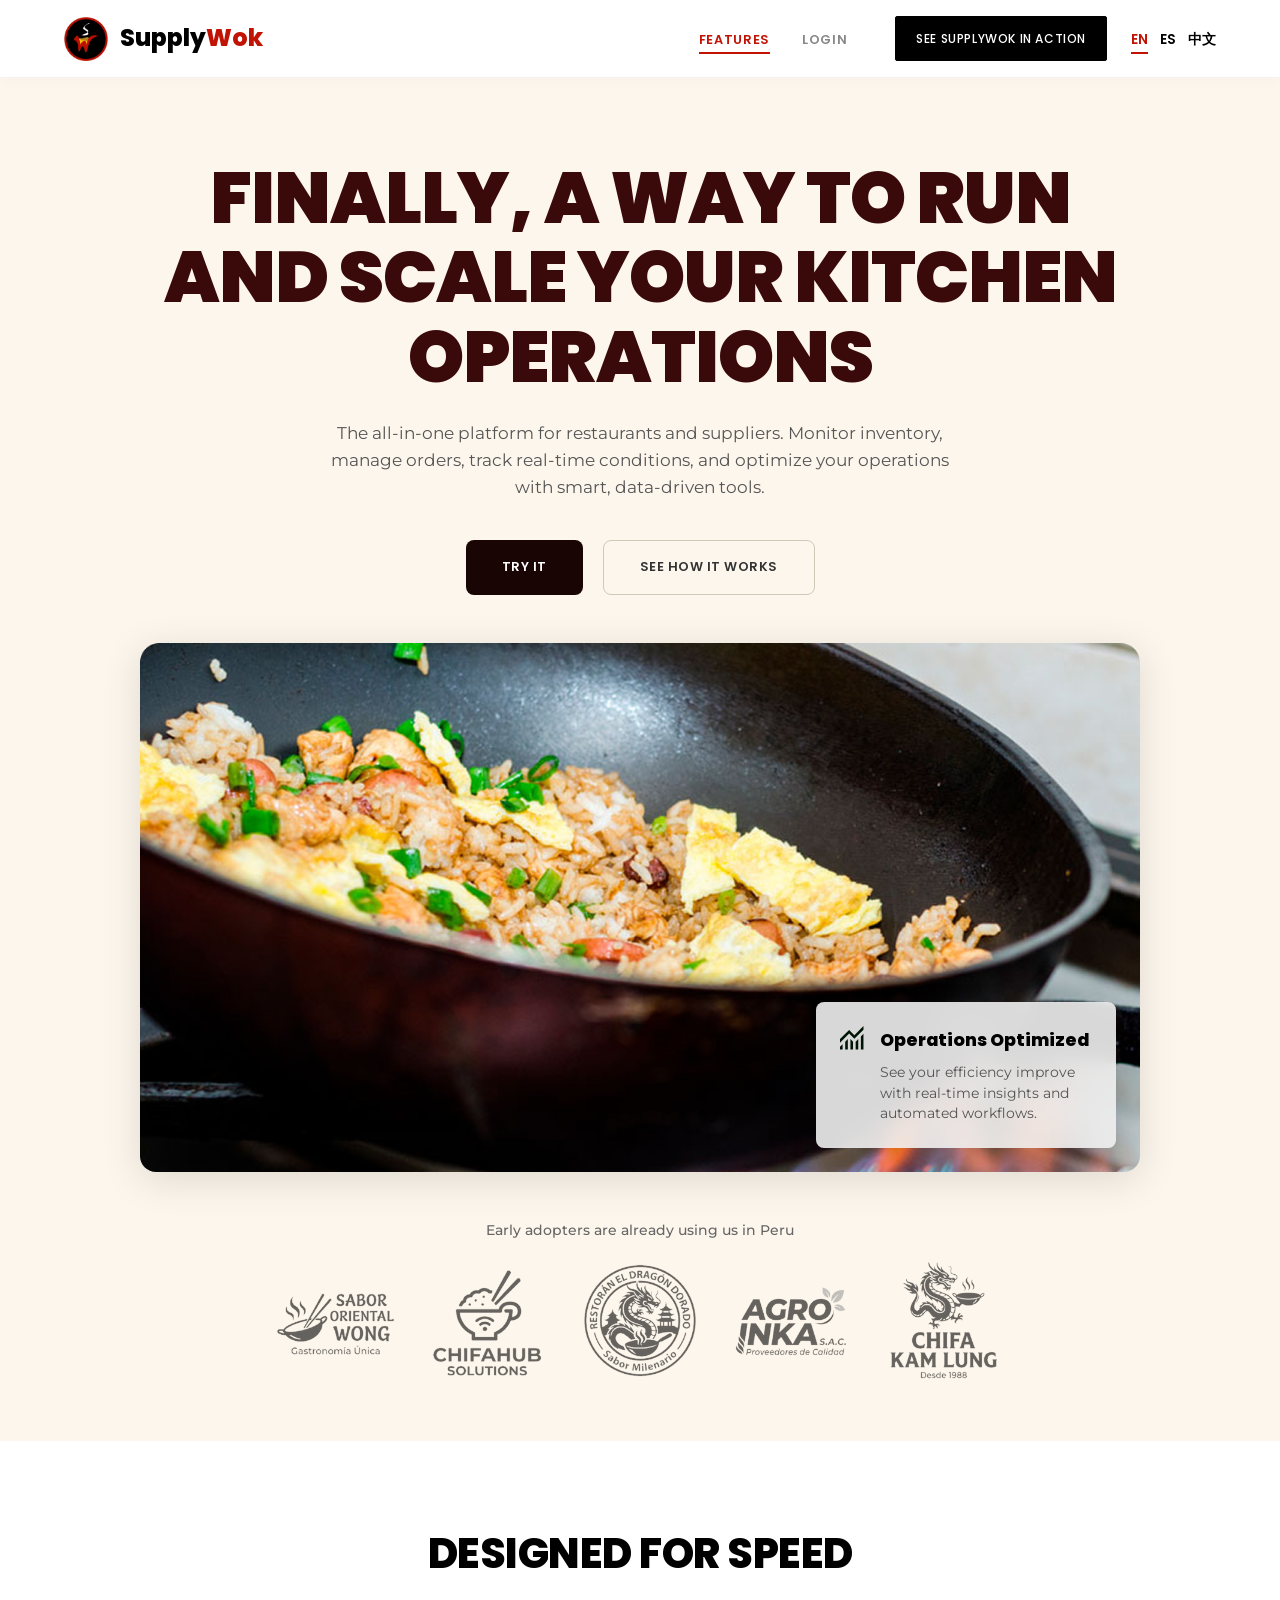
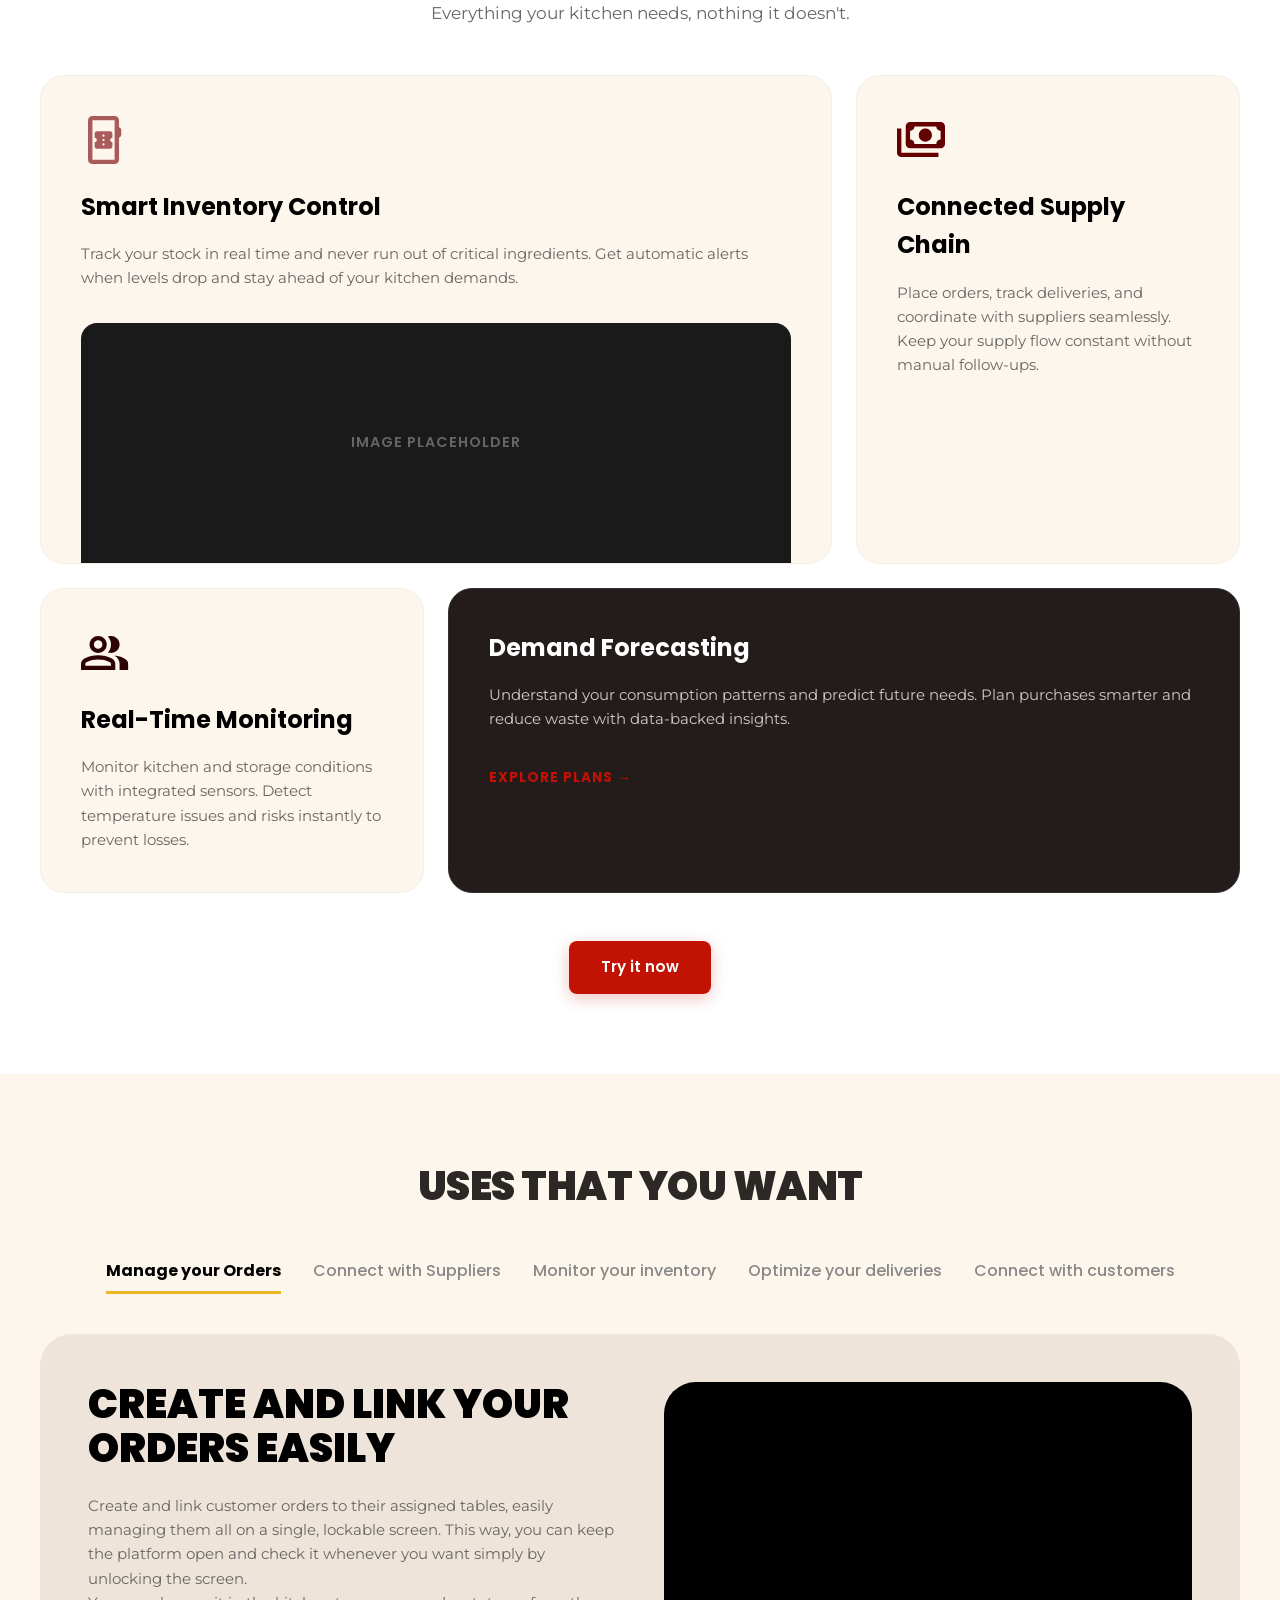
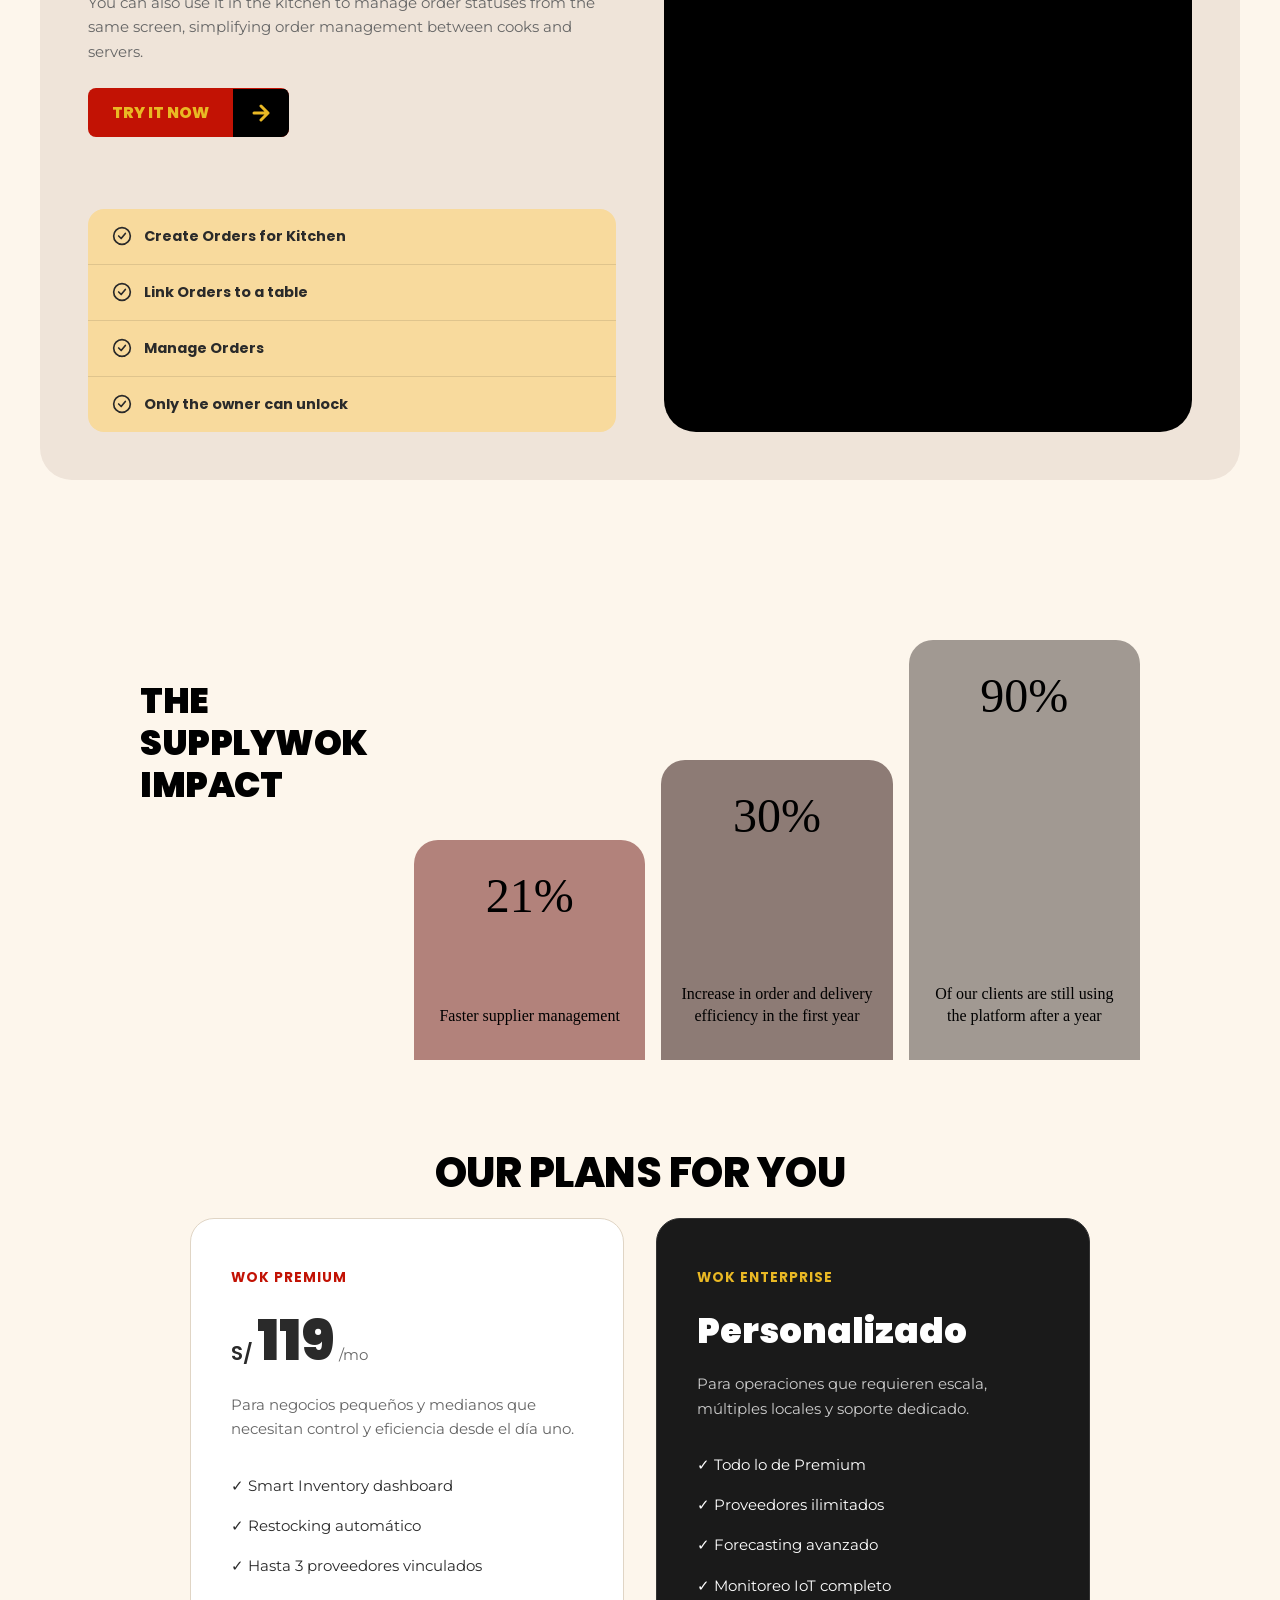
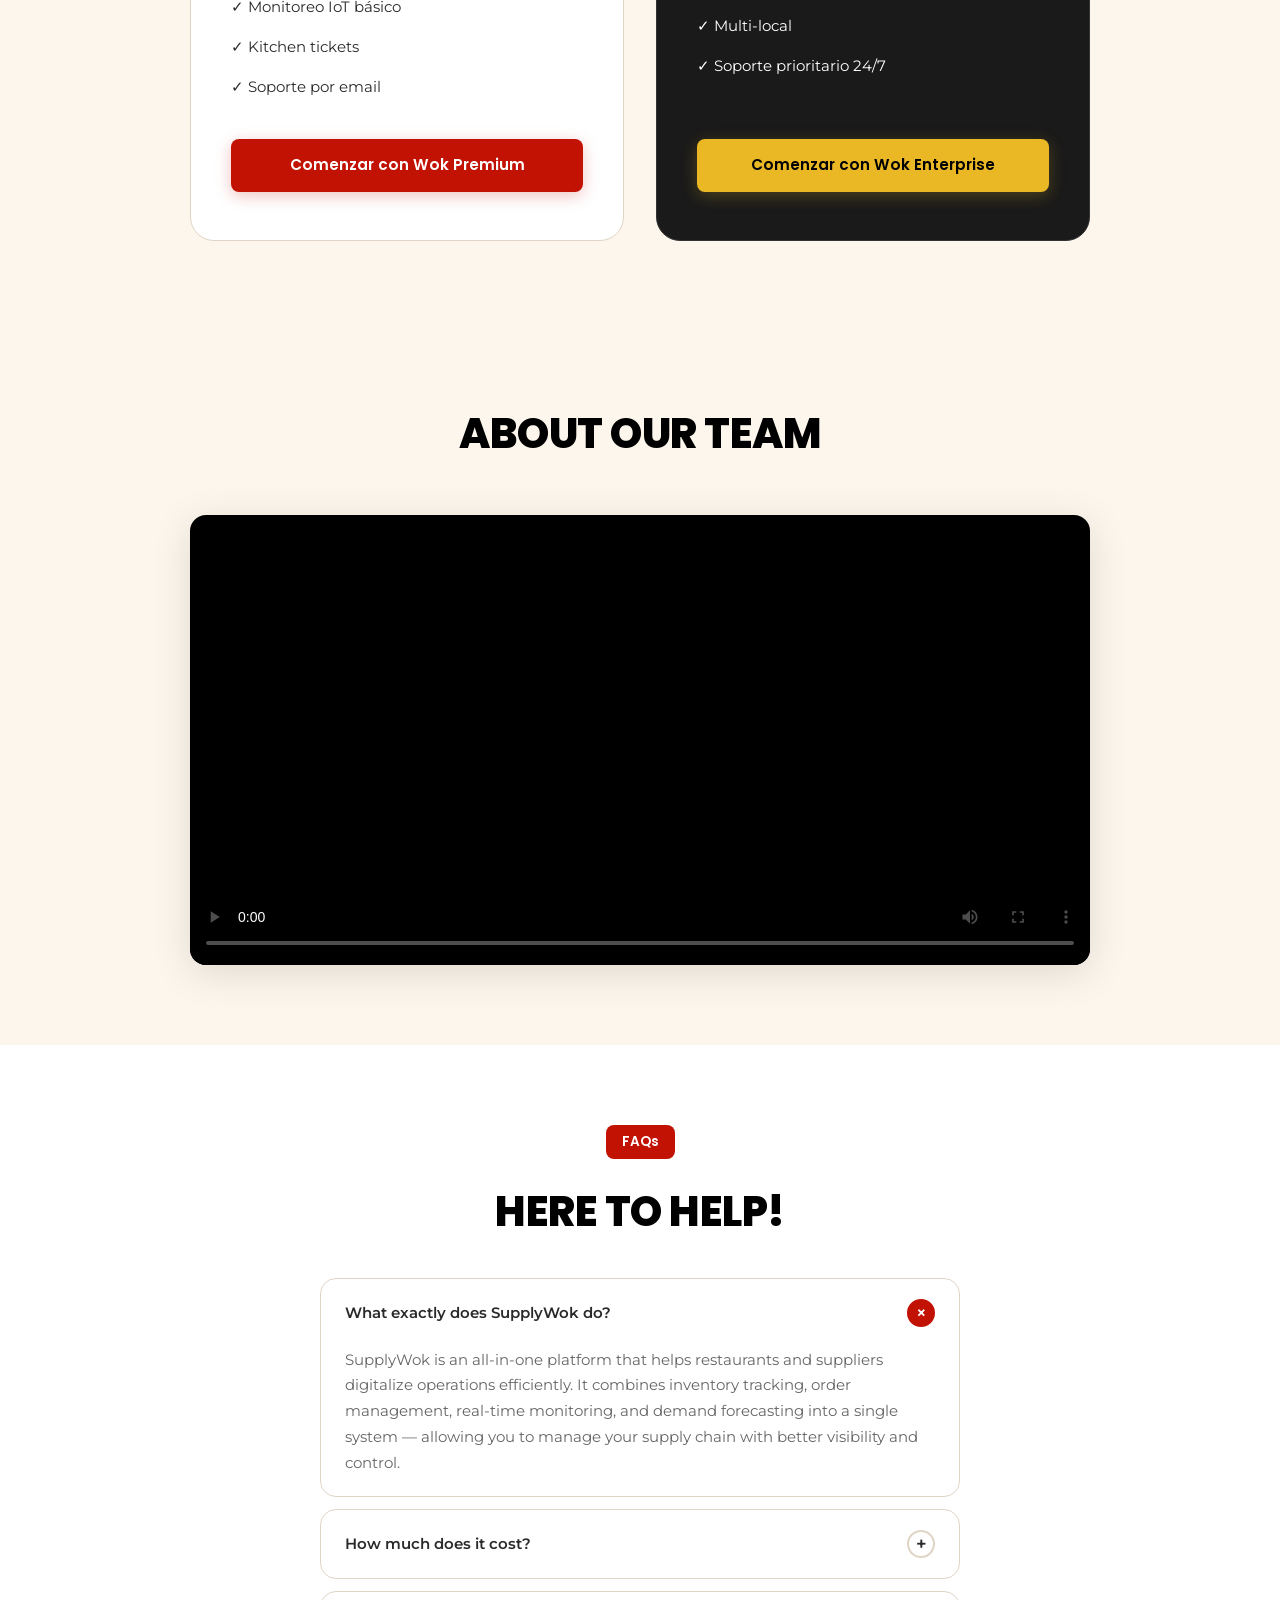
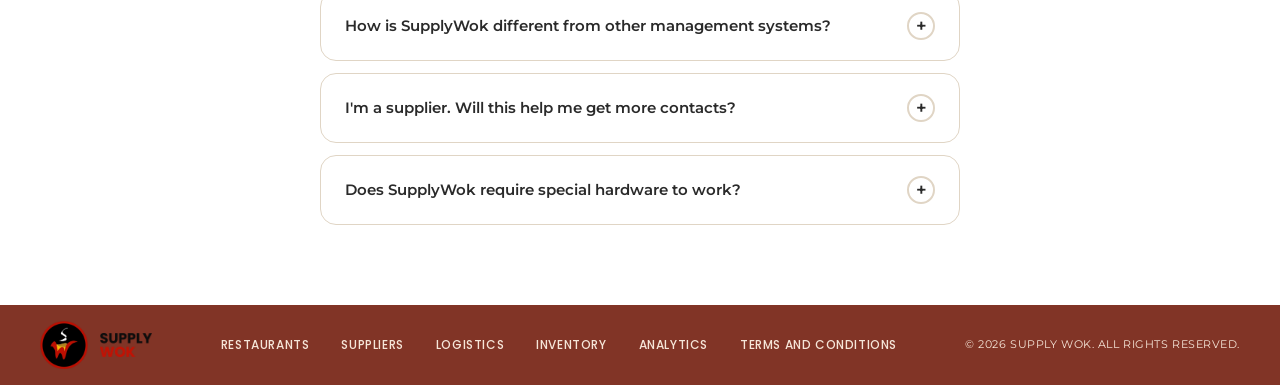
==== commit 63d1ad53: "feat: footer to add terms and conditions" ====
--- a/index.html
+++ b/index.html
@@ -667,15 +667,18 @@
                 <img src="assets/images/supplywok-logo.png" alt="SupplyWok Logo" class="footer__logo-img">
                 <img src="assets/images/supplywok-text.png" alt="SupplyWok Text" class="footer__logo-text">
             </div>
+
             <nav class="footer__nav">
                 <a href="#restaurants" data-i18n="footer_nav_1">RESTAURANTS</a>
                 <a href="#suppliers" data-i18n="footer_nav_2">SUPPLIERS</a>
                 <a href="#logistics" data-i18n="footer_nav_3">LOGISTICS</a>
                 <a href="#inventory" data-i18n="footer_nav_4">INVENTORY</a>
                 <a href="#analytics" data-i18n="footer_nav_5">ANALYTICS</a>
+                <a href="terms-and-conditions.html">Terms and conditions</a>
             </nav>
+
             <div class="footer__copyright">
-                <p data-i18n="footer_copy">© 2024 SUPPLY WOK. ALL RIGHTS RESERVED.</p>
+                <p data-i18n="footer_copy">© 2026 SUPPLY WOK. ALL RIGHTS RESERVED.</p>
             </div>
         </div>
     </footer>
@@ -687,4 +690,4 @@
     <script src="assets/scripts/uses.js"></script>
 </body>
 
-</html>+</html>
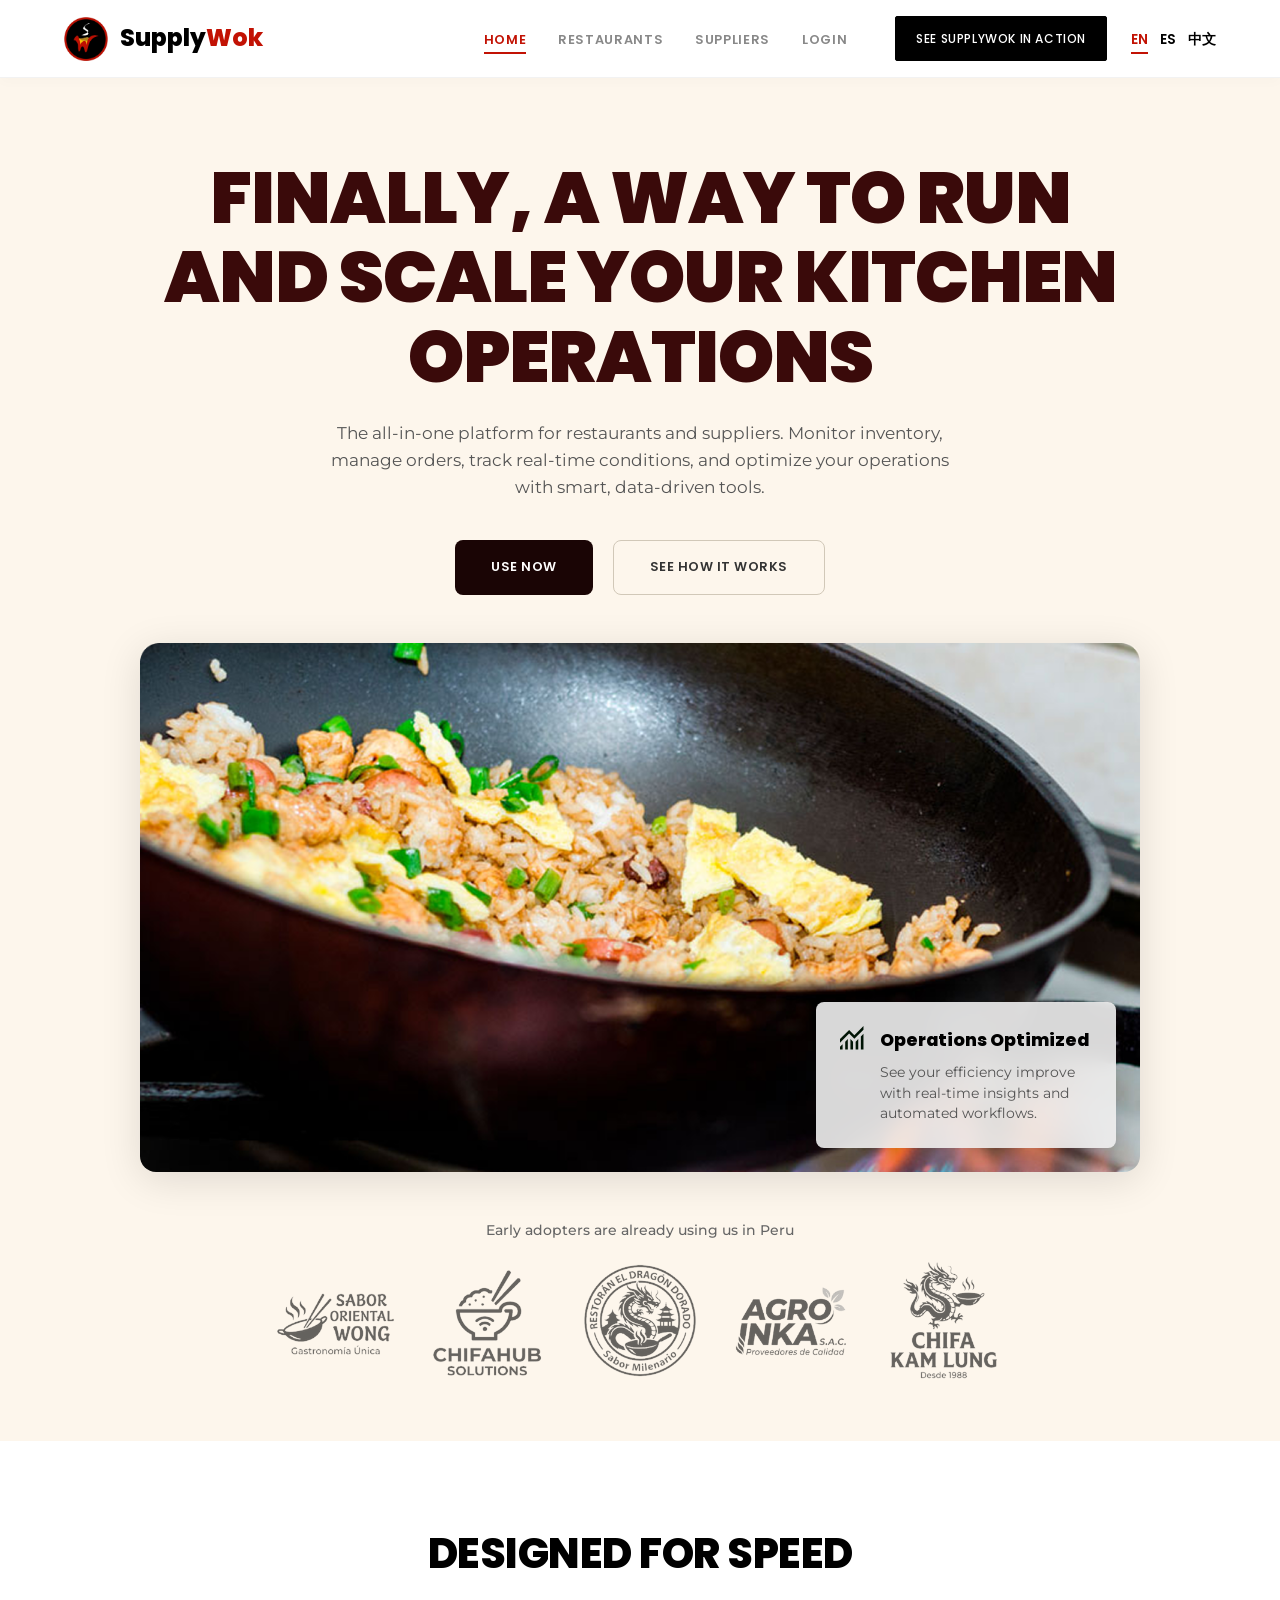
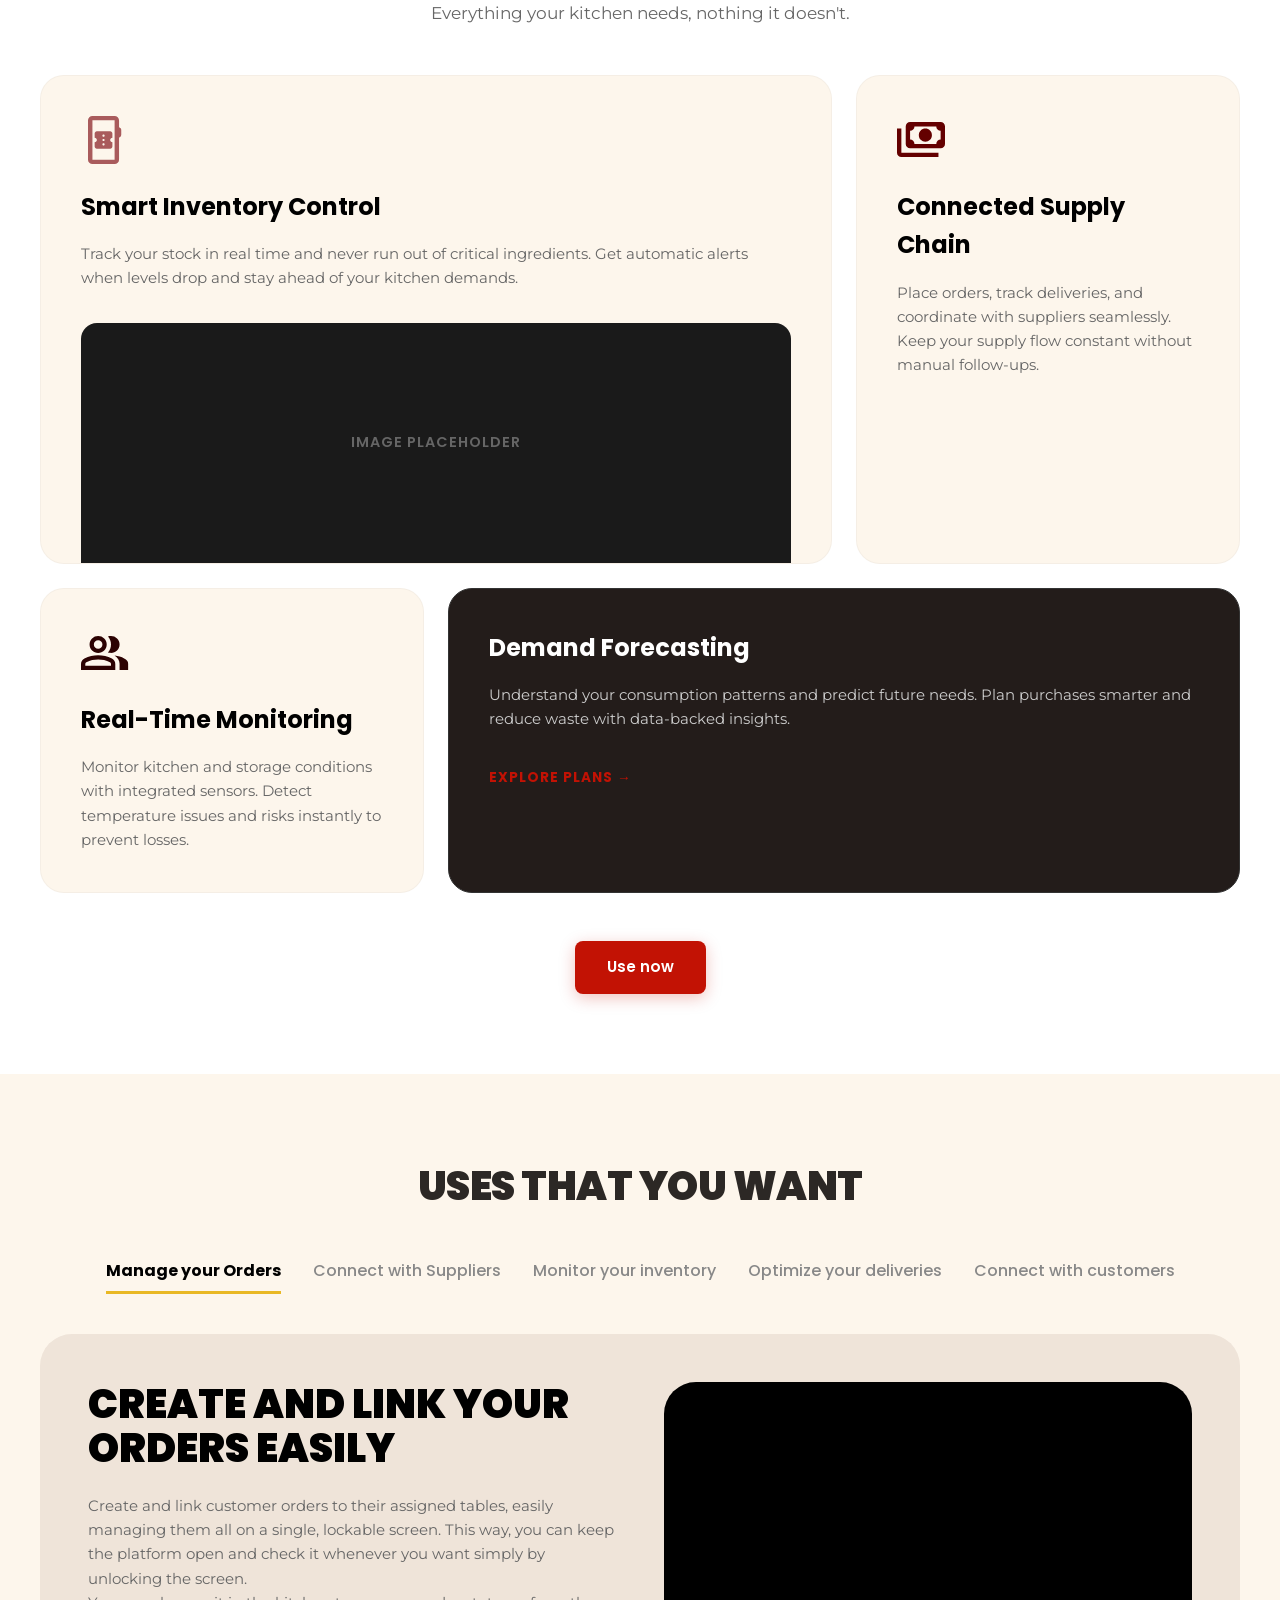
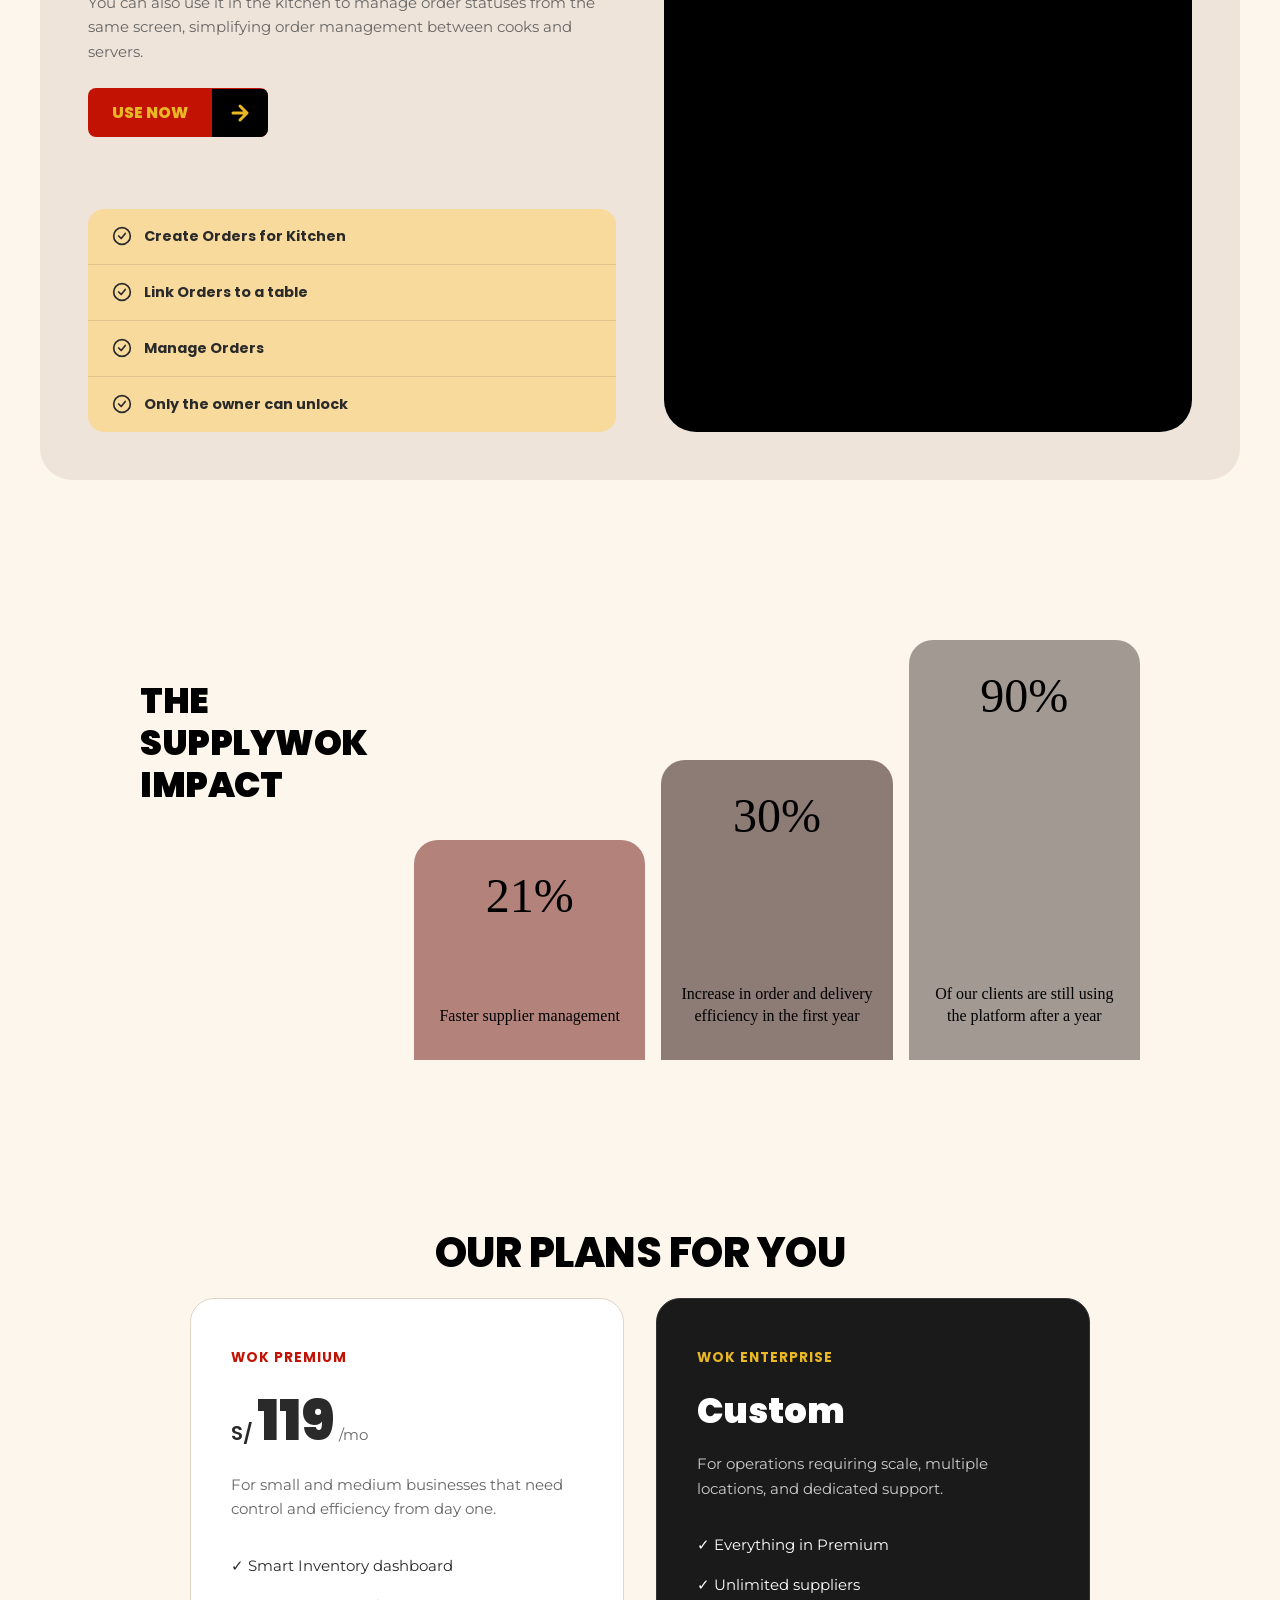
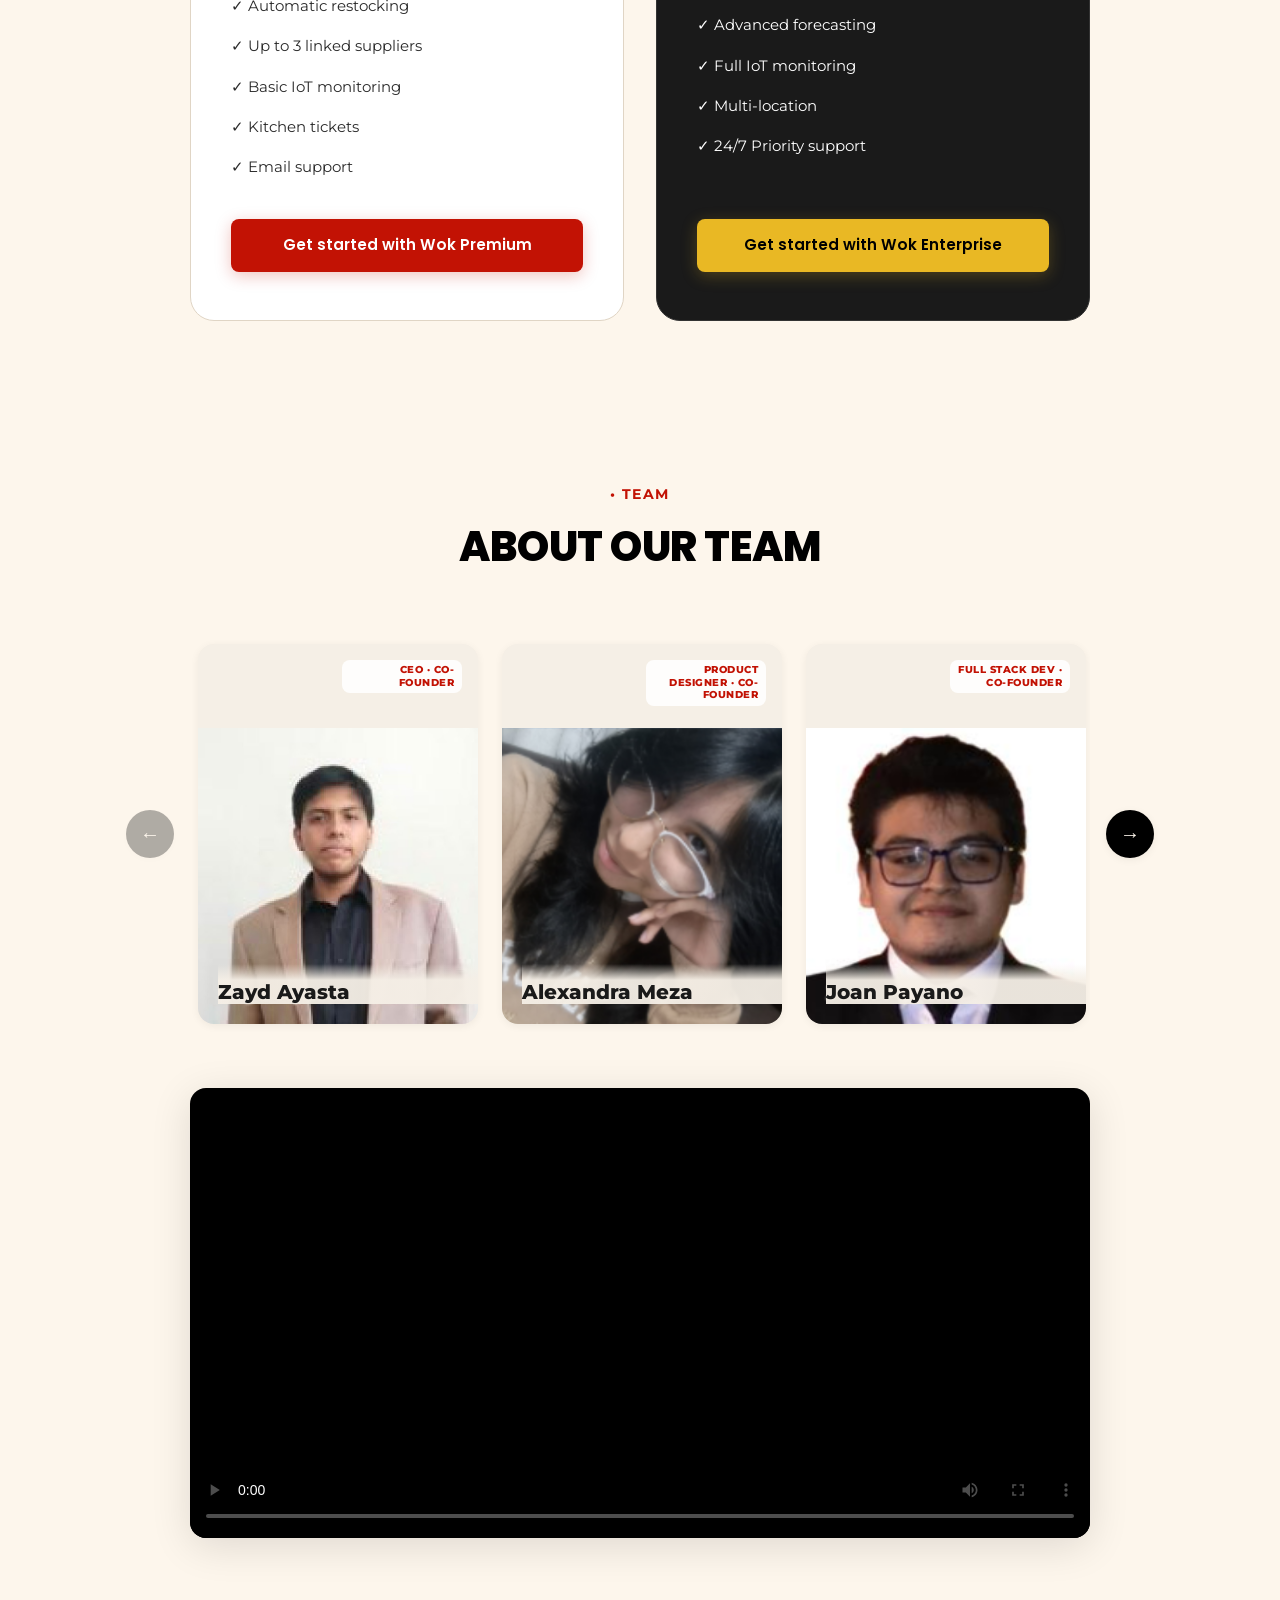
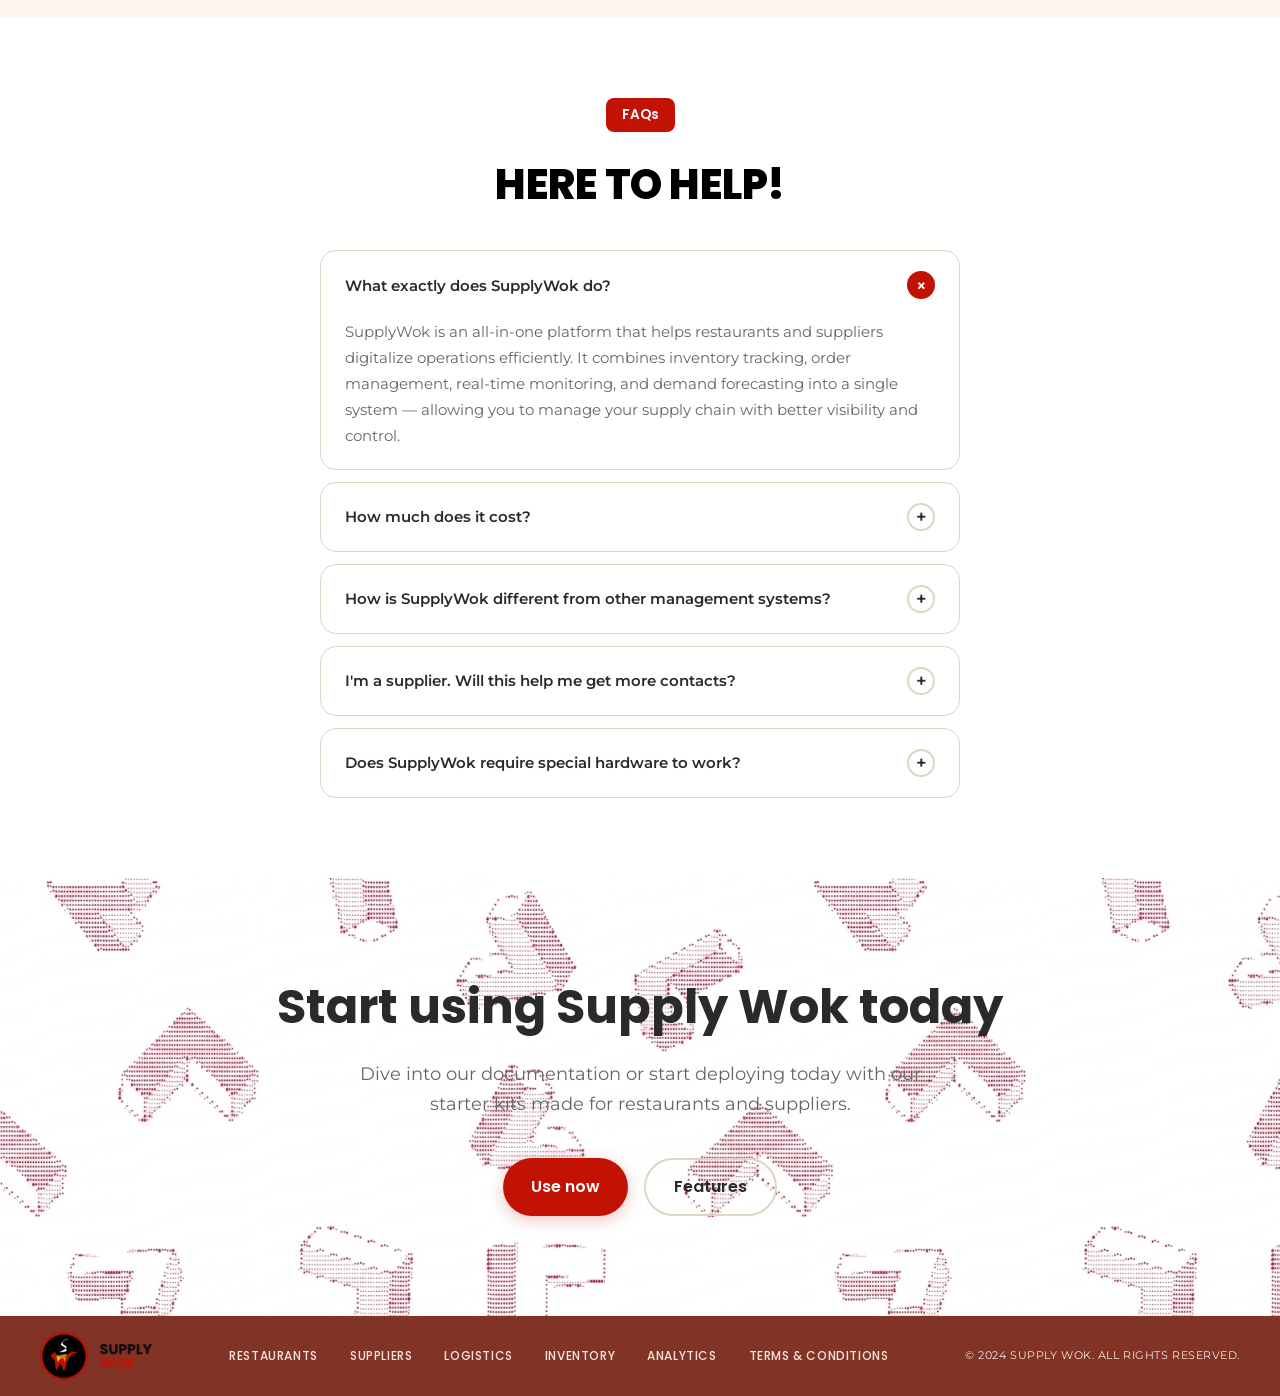
==== commit 43b3a289: "refactor: remove unused stylesheets and terms page for cleanup." ====
--- a/index.html
+++ b/index.html
@@ -14,49 +14,45 @@
         content="Gestión de inventario inteligente, monitoreo IoT y control de la cadena de suministro para cocinas modernas.">
     <meta property="og:type" content="website">
     <!-- CSS Stylesheets -->
-    <link rel="stylesheet" href="assets/styles/base.css">
-    <link rel="stylesheet" href="assets/styles/hero.css">
-    <link rel="stylesheet" href="assets/styles/features.css">
-    <link rel="stylesheet" href="assets/styles/uses.css">
-    <link rel="stylesheet" href="assets/styles/impact.css">
-    <link rel="stylesheet" href="assets/styles/team.css">
-    <link rel="stylesheet" href="assets/styles/pricing.css">
-    <link rel="stylesheet" href="assets/styles/footer.css">
-    <link rel="stylesheet" href="assets/styles/faq.css">
+    <link rel="stylesheet" href="assets/styles/main.css">
     <link rel="stylesheet" href="assets/styles/navbar.css">
 </head>
 
 <body>
 
     <header class="header">
-        <div class="header__container">
-            <a href="#" class="header__logo">
-                <img src="assets/images/supplywok-logo.png" alt="SupplyWok Logo" class="header__logo-img">
-                <span class="header__logo-text">Supply<span class="header__logo-highlight">Wok</span></span>
+        <div class="header-container">
+            <a href="#" class="header-logo">
+                <img src="assets/images/supplywok-logo.png" alt="SupplyWok Logo" class="header-logo-img">
+                <span class="header-logo-text">Supply<span class="header-logo-highlight">Wok</span></span>
             </a>
 
-            <button class="header__toggle" aria-label="Abrir menú" aria-expanded="false">
+            <button class="header-toggle" aria-label="Abrir menú" aria-expanded="false">
                 <span class="hamburger"></span>
             </button>
 
-            <nav class="header__nav" role="navigation">
-                <div class="header__nav-left">
-                    <ul class="header__menu">
-                        <li><a href="#features" class="header__link header__link--active"
-                                data-i18n="nav_features">FEATURES</a></li>
-                        <li><a href="#login" class="header__link header__link--grey" data-i18n="nav_login">LOGIN</a>
+            <nav class="header-nav" role="navigation">
+                <div class="header-nav-left">
+                    <ul class="header-menu">
+                        <li><a href="#features" class="header-link header-link--active"
+                                data-i18n="nav_features">HOME</a></li>
+                        <li><a href="assets/pages/restaurants.html" class="header-link header-link--grey"
+                                data-i18n="nav_restaurants">RESTAURANTS</a></li>
+                        <li><a href="assets/pages/suppliers.html" class="header-link header-link--grey"
+                                data-i18n="nav_suppliers">SUPPLIERS</a></li>
+                        <li><a href="#login" class="header-link header-link--grey" data-i18n="nav_login">LOGIN</a>
                         </li>
                     </ul>
                 </div>
 
-                <div class="header__nav-right">
-                    <div class="header__cta">
-                        <a href="/register" class="header__cta-btn" data-i18n="nav_cta">SEE SUPPLYWOK IN ACTION</a>
-                    </div>
-                    <ul class="header__lang">
-                        <li><button class="header__lang-btn header__lang-btn--active">EN</button></li>
-                        <li><button class="header__lang-btn">ES</button></li>
-                        <li><button class="header__lang-btn">中文</button></li>
+                <div class="header-nav-right">
+                    <div class="header-cta">
+                        <a href="" class="header-cta-btn" data-i18n="nav_cta">SEE SUPPLYWOK IN ACTION</a>
+                    </div>
+                    <ul class="header-lang">
+                        <li><button class="header-lang-btn header-lang-btn--active">EN</button></li>
+                        <li><button class="header-lang-btn">ES</button></li>
+                        <li><button class="header-lang-btn">中文</button></li>
                     </ul>
                 </div>
             </nav>
@@ -66,35 +62,35 @@
     <main>
         <!-- Hero Section (T01) -->
         <section id="hero" class="hero">
-            <div class="hero__container">
-
-                <div class="hero__content">
-                    <h1 class="hero__title">
+            <div class="hero-container">
+
+                <div class="hero-content">
+                    <h1 class="hero-title">
                         <span data-i18n="hero_title_1">FINALLY, A WAY TO RUN AND SCALE YOUR </span><span
-                            class="hero__title-highlight" data-i18n="hero_title_highlight">KITCHEN
+                            class="hero-title-highlight" data-i18n="hero_title_highlight">KITCHEN
                             OPERATIONS</span>
                     </h1>
-                    <p class="hero__description" data-i18n="hero_desc">
+                    <p class="hero-description" data-i18n="hero_desc">
                         The all-in-one platform for restaurants and suppliers. Monitor inventory, manage orders, track
                         real-time conditions, and optimize your operations with smart, data-driven tools.</p>
 
-                    <div class="hero__ctas">
+                    <div class="hero-ctas">
                         <a href="/register" class="btn btn--primary" data-i18n="hero_btn_try">Try it</a>
                         <a href=" " class="btn btn--outline" data-i18n="hero_btn_see">See how it works</a>
                     </div>
                 </div>
 
-                <div class="hero__visual">
-                    <div class="hero__image-container">
+                <div class="hero-visual">
+                    <div class="hero-image-container">
                         <!-- Image placeholder -->
-                        <img src="assets/images/hero-bg.png" alt="Kitchen Operations" class="hero__image">
+                        <img src="assets/images/hero-bg.png" alt="Kitchen Operations" class="hero-image">
 
                         <!-- Floating Badge -->
-                        <div class="hero__badge badge">
-                            <img src="assets/images/icon-stadistic.svg" alt="Stadistic Icon" class="badge__icon">
-                            <div class="badge__text-container">
-                                <strong class="badge__title" data-i18n="hero_badge_title">Operations Optimized</strong>
-                                <p class="badge__description" data-i18n="hero_badge_desc">See your efficiency improve
+                        <div class="hero-badge badge">
+                            <img src="assets/images/icon-stadistic.svg" alt="Stadistic Icon" class="badge-icon">
+                            <div class="badge-text-container">
+                                <strong class="badge-title" data-i18n="hero_badge_title">Operations Optimized</strong>
+                                <p class="badge-description" data-i18n="hero_badge_desc">See your efficiency improve
                                     with real-time insights and
                                     automated workflows.
                                 </p>
@@ -106,65 +102,65 @@
             </div>
 
             <!-- Trust Logos Carousel -->
-            <div class="hero__trust">
-                <p class="hero__trust-text" data-i18n="hero_trust">Early adopters are already using us in Peru</p>
-                <div class="hero__logos-carousel">
-                    <img src="assets/images/logos-carrusel/logo-1.png" alt="Partner Logo 1" class="hero__logo">
-                    <img src="assets/images/logos-carrusel/logo-2.png" alt="Partner Logo 2" class="hero__logo">
-                    <img src="assets/images/logos-carrusel/logo-3.png" alt="Partner Logo 3" class="hero__logo">
-                    <img src="assets/images/logos-carrusel/logo-4.png" alt="Partner Logo 4" class="hero__logo">
-                    <img src="assets/images/logos-carrusel/logo-5.png" alt="Partner Logo 5" class="hero__logo">
+            <div class="hero-trust">
+                <p class="hero-trust-text" data-i18n="hero_trust">Early adopters are already using us in Peru</p>
+                <div class="hero-logos-carousel">
+                    <img src="assets/images/logos-carrusel/logo-1.png" alt="Partner Logo 1" class="hero-logo">
+                    <img src="assets/images/logos-carrusel/logo-2.png" alt="Partner Logo 2" class="hero-logo">
+                    <img src="assets/images/logos-carrusel/logo-3.png" alt="Partner Logo 3" class="hero-logo">
+                    <img src="assets/images/logos-carrusel/logo-4.png" alt="Partner Logo 4" class="hero-logo">
+                    <img src="assets/images/logos-carrusel/logo-5.png" alt="Partner Logo 5" class="hero-logo">
                 </div>
             </div>
         </section>
 
         <!-- Features Section (T05) -->
         <section id="features" class="features">
-            <div class="features__container">
+            <div class="features-container">
                 <h2 class="section-title" data-i18n="feat_title">DESIGNED FOR SPEED</h2>
                 <p class="section-subtitle" data-i18n="feat_subtitle">Everything your kitchen needs, nothing it doesn't.
                 </p>
 
-                <div class="features__grid">
-                    <article class="features__card features__card--span2">
-                        <img src="assets/images/smart-icon.svg" alt="Smart Inventory Icon" class="features__card-icon">
-                        <h3 class="features__card-title" data-i18n="feat_1_title">Smart Inventory Control</h3>
-                        <p class="features__card-desc" data-i18n="feat_1_desc">Track your stock in real time and never
+                <div class="features-grid">
+                    <article class="features-card features-card--span2">
+                        <img src="assets/images/smart-icon.svg" alt="Smart Inventory Icon" class="features-card-icon">
+                        <h3 class="features-card-title" data-i18n="feat_1_title">Smart Inventory Control</h3>
+                        <p class="features-card-desc" data-i18n="feat_1_desc">Track your stock in real time and never
                             run out of critical
                             ingredients. Get automatic alerts when levels drop and stay ahead of your kitchen demands.
                         </p>
-                        <div class="features__card-visual">
-                            <div class="features__graphic-placeholder features__graphic-placeholder--dark">
+                        <div class="features-card-visual">
+                            <div class="features-graphic-placeholder features-graphic-placeholder--dark">
                                 Image Placeholder
                             </div>
                         </div>
                     </article>
 
-                    <article class="features__card">
+                    <article class="features-card">
                         <img src="assets/images/conected-supply-icon.svg" alt="Connected Supply Chain Icon"
-                            class="features__card-icon">
-                        <h3 class="features__card-title" data-i18n="feat_2_title">Connected Supply Chain</h3>
-                        <p class="features__card-desc" data-i18n="feat_2_desc">Place orders, track deliveries, and
+                            class="features-card-icon">
+                        <h3 class="features-card-title" data-i18n="feat_2_title">Connected Supply Chain</h3>
+                        <p class="features-card-desc" data-i18n="feat_2_desc">Place orders, track deliveries, and
                             coordinate with suppliers
                             seamlessly. Keep your supply flow constant without manual follow-ups.</p>
                     </article>
 
-                    <article class="features__card">
+                    <article class="features-card">
                         <img src="assets/images/monitoring-icon.svg" alt="Real-Time Monitoring Icon"
-                            class="features__card-icon">
-                        <h3 class="features__card-title" data-i18n="feat_3_title">Real-Time Monitoring</h3>
-                        <p class="features__card-desc" data-i18n="feat_3_desc">Monitor kitchen and storage conditions
+                            class="features-card-icon">
+                        <h3 class="features-card-title" data-i18n="feat_3_title">Real-Time Monitoring</h3>
+                        <p class="features-card-desc" data-i18n="feat_3_desc">Monitor kitchen and storage conditions
                             with integrated sensors.
                             Detect temperature issues and risks instantly to prevent losses.</p>
                     </article>
 
-                    <article class="features__card features__card--dark features__card--span2">
-                        <div class="features__card-content">
-                            <h3 class="features__card-title" data-i18n="feat_4_title">Demand Forecasting</h3>
-                            <p class="features__card-desc" data-i18n="feat_4_desc">Understand your consumption patterns
+                    <article class="features-card features-card--dark features-card--span2">
+                        <div class="features-card-content">
+                            <h3 class="features-card-title" data-i18n="feat_4_title">Demand Forecasting</h3>
+                            <p class="features-card-desc" data-i18n="feat_4_desc">Understand your consumption patterns
                                 and predict future
                                 needs. Plan purchases smarter and reduce waste with data-backed insights.</p>
-                            <a href="#pricing" class="features__card-link" data-i18n="feat_4_link">EXPLORE PLANS
+                            <a href="#pricing" class="features-card-link" data-i18n="feat_4_link">EXPLORE PLANS
                                 &rarr;</a>
                         </div>
                     </article>
@@ -178,22 +174,22 @@
 
         <!-- Uses Section (T23) -->
         <section id="uses" class="uses">
-            <div class="uses__container">
+            <div class="uses-container">
                 <h2 class="section-title"
                     style="text-align: center; text-transform: uppercase; font-size: 2.5rem; color: #2C2825; font-weight: 900;"
                     data-i18n="uses_title">
                     USES THAT YOU WANT</h2>
-                <div class="uses__tabs">
-                    <button class="uses__tab active" data-tab="1" data-i18n="uses_tab_1">Manage your Orders</button>
-                    <button class="uses__tab" data-tab="2" data-i18n="uses_tab_2">Connect with Suppliers</button>
-                    <button class="uses__tab" data-tab="3" data-i18n="uses_tab_3">Monitor your inventory</button>
-                    <button class="uses__tab" data-tab="4" data-i18n="uses_tab_4">Optimize your deliveries</button>
-                    <button class="uses__tab" data-tab="5" data-i18n="uses_tab_5">Connect with customers</button>
-                </div>
-                <div class="uses__content">
+                <div class="uses-tabs">
+                    <button class="uses-tab active" data-tab="1" data-i18n="uses_tab_1">Manage your Orders</button>
+                    <button class="uses-tab" data-tab="2" data-i18n="uses_tab_2">Connect with Suppliers</button>
+                    <button class="uses-tab" data-tab="3" data-i18n="uses_tab_3">Monitor your inventory</button>
+                    <button class="uses-tab" data-tab="4" data-i18n="uses_tab_4">Optimize your deliveries</button>
+                    <button class="uses-tab" data-tab="5" data-i18n="uses_tab_5">Connect with customers</button>
+                </div>
+                <div class="uses-content">
                     <!-- Pane 1: Manage your Orders -->
-                    <div class="uses__pane active" data-pane="1">
-                        <div class="uses__text">
+                    <div class="uses-pane active" data-pane="1">
+                        <div class="uses-text">
                             <h3 data-i18n="uses_1_title">CREATE AND LINK YOUR<br>ORDERS EASILY</h3>
                             <p data-i18n="uses_1_desc">Create and link customer orders to their assigned tables, easily
                                 managing them all on a
@@ -202,9 +198,9 @@
                                 order statuses from the same screen, simplifying order management between cooks and
                                 servers.</p>
 
-                            <a href="/register" class="uses__btn">
+                            <a href="/register" class="uses-btn">
                                 <span data-i18n="uses_btn">TRY IT NOW</span>
-                                <div class="uses__btn-icon">
+                                <div class="uses-btn-icon">
                                     <svg viewBox="0 0 24 24">
                                         <path d="M5 12h14M12 5l7 7-7 7" stroke="currentColor" stroke-width="3"
                                             stroke-linecap="round" stroke-linejoin="round" />
@@ -212,30 +208,30 @@
                                 </div>
                             </a>
 
-                            <ul class="uses__list">
-                                <li>
-                                    <svg class="uses__list-icon" viewBox="0 0 24 24">
+                            <ul class="uses-list">
+                                <li>
+                                    <svg class="uses-list-icon" viewBox="0 0 24 24">
                                         <circle cx="12" cy="12" r="10" />
                                         <path d="M8 12l3 3 5-6" />
                                     </svg>
                                     <span data-i18n="uses_1_li_1">Create Orders for Kitchen</span>
                                 </li>
                                 <li>
-                                    <svg class="uses__list-icon" viewBox="0 0 24 24">
+                                    <svg class="uses-list-icon" viewBox="0 0 24 24">
                                         <circle cx="12" cy="12" r="10" />
                                         <path d="M8 12l3 3 5-6" />
                                     </svg>
                                     <span data-i18n="uses_1_li_2">Link Orders to a table</span>
                                 </li>
                                 <li>
-                                    <svg class="uses__list-icon" viewBox="0 0 24 24">
+                                    <svg class="uses-list-icon" viewBox="0 0 24 24">
                                         <circle cx="12" cy="12" r="10" />
                                         <path d="M8 12l3 3 5-6" />
                                     </svg>
                                     <span data-i18n="uses_1_li_3">Manage Orders</span>
                                 </li>
                                 <li>
-                                    <svg class="uses__list-icon" viewBox="0 0 24 24">
+                                    <svg class="uses-list-icon" viewBox="0 0 24 24">
                                         <circle cx="12" cy="12" r="10" />
                                         <path d="M8 12l3 3 5-6" />
                                     </svg>
@@ -243,14 +239,14 @@
                                 </li>
                             </ul>
                         </div>
-                        <div class="uses__visual">
+                        <div class="uses-visual">
                             <!-- Placeholder -->
                         </div>
                     </div>
 
                     <!-- Pane 2: Connect with Suppliers -->
-                    <div class="uses__pane" data-pane="2">
-                        <div class="uses__text">
+                    <div class="uses-pane" data-pane="2">
+                        <div class="uses-text">
                             <h3 data-i18n="uses_2_title">CONNECT WITH YOUR<br>SUPPLIERS</h3>
                             <p data-i18n="uses_2_desc">Create and link customer orders to their assigned tables, easily
                                 managing them all on a
@@ -259,9 +255,9 @@
                                 order statuses from the same screen, simplifying order management between cooks and
                                 servers.</p>
 
-                            <a href="/register" class="uses__btn">
+                            <a href="/register" class="uses-btn">
                                 <span data-i18n="uses_btn">TRY IT NOW</span>
-                                <div class="uses__btn-icon">
+                                <div class="uses-btn-icon">
                                     <svg viewBox="0 0 24 24">
                                         <path d="M5 12h14M12 5l7 7-7 7" stroke="currentColor" stroke-width="3"
                                             stroke-linecap="round" stroke-linejoin="round" />
@@ -269,30 +265,30 @@
                                 </div>
                             </a>
 
-                            <ul class="uses__list">
-                                <li>
-                                    <svg class="uses__list-icon" viewBox="0 0 24 24">
+                            <ul class="uses-list">
+                                <li>
+                                    <svg class="uses-list-icon" viewBox="0 0 24 24">
                                         <circle cx="12" cy="12" r="10" />
                                         <path d="M8 12l3 3 5-6" />
                                     </svg>
                                     <span data-i18n="uses_2_li_1">Suppliers with contact information</span>
                                 </li>
                                 <li>
-                                    <svg class="uses__list-icon" viewBox="0 0 24 24">
+                                    <svg class="uses-list-icon" viewBox="0 0 24 24">
                                         <circle cx="12" cy="12" r="10" />
                                         <path d="M8 12l3 3 5-6" />
                                     </svg>
                                     <span data-i18n="uses_2_li_2">Create supplies delivery orders</span>
                                 </li>
                                 <li>
-                                    <svg class="uses__list-icon" viewBox="0 0 24 24">
+                                    <svg class="uses-list-icon" viewBox="0 0 24 24">
                                         <circle cx="12" cy="12" r="10" />
                                         <path d="M8 12l3 3 5-6" />
                                     </svg>
                                     <span data-i18n="uses_2_li_3">See status of delivery</span>
                                 </li>
                                 <li>
-                                    <svg class="uses__list-icon" viewBox="0 0 24 24">
+                                    <svg class="uses-list-icon" viewBox="0 0 24 24">
                                         <circle cx="12" cy="12" r="10" />
                                         <path d="M8 12l3 3 5-6" />
                                     </svg>
@@ -300,23 +296,23 @@
                                 </li>
                             </ul>
                         </div>
-                        <div class="uses__visual">
+                        <div class="uses-visual">
                             <!-- Placeholder -->
                         </div>
                     </div>
 
                     <!-- Pane 3: Monitor your inventory -->
-                    <div class="uses__pane" data-pane="3">
-                        <div class="uses__text">
+                    <div class="uses-pane" data-pane="3">
+                        <div class="uses-text">
                             <h3 data-i18n="uses_3_title">AUTOMATIC INVENTORY<br>MONITORING</h3>
                             <p data-i18n="uses_3_desc">Visualize your inventory of supplies, which, thanks to sensors,
                                 can notify you when they
                                 reach a minimum level that you can adjust. This allows you to know more precisely how
                                 many supplies you have left to use in the meals you offer.</p>
 
-                            <a href="/register" class="uses__btn">
+                            <a href="/register" class="uses-btn">
                                 <span data-i18n="uses_btn">TRY IT NOW</span>
-                                <div class="uses__btn-icon">
+                                <div class="uses-btn-icon">
                                     <svg viewBox="0 0 24 24">
                                         <path d="M5 12h14M12 5l7 7-7 7" stroke="currentColor" stroke-width="3"
                                             stroke-linecap="round" stroke-linejoin="round" />
@@ -324,30 +320,30 @@
                                 </div>
                             </a>
 
-                            <ul class="uses__list">
-                                <li>
-                                    <svg class="uses__list-icon" viewBox="0 0 24 24">
+                            <ul class="uses-list">
+                                <li>
+                                    <svg class="uses-list-icon" viewBox="0 0 24 24">
                                         <circle cx="12" cy="12" r="10" />
                                         <path d="M8 12l3 3 5-6" />
                                     </svg>
                                     <span data-i18n="uses_3_li_1">Connect sensors for better control</span>
                                 </li>
                                 <li>
-                                    <svg class="uses__list-icon" viewBox="0 0 24 24">
+                                    <svg class="uses-list-icon" viewBox="0 0 24 24">
                                         <circle cx="12" cy="12" r="10" />
                                         <path d="M8 12l3 3 5-6" />
                                     </svg>
                                     <span data-i18n="uses_3_li_2">Sensors custom configuration</span>
                                 </li>
                                 <li>
-                                    <svg class="uses__list-icon" viewBox="0 0 24 24">
+                                    <svg class="uses-list-icon" viewBox="0 0 24 24">
                                         <circle cx="12" cy="12" r="10" />
                                         <path d="M8 12l3 3 5-6" />
                                     </svg>
                                     <span data-i18n="uses_3_li_3">Immediate alerts</span>
                                 </li>
                                 <li>
-                                    <svg class="uses__list-icon" viewBox="0 0 24 24">
+                                    <svg class="uses-list-icon" viewBox="0 0 24 24">
                                         <circle cx="12" cy="12" r="10" />
                                         <path d="M8 12l3 3 5-6" />
                                     </svg>
@@ -355,14 +351,14 @@
                                 </li>
                             </ul>
                         </div>
-                        <div class="uses__visual">
+                        <div class="uses-visual">
                             <!-- Placeholder -->
                         </div>
                     </div>
 
                     <!-- Pane 4: Optimize your deliveries -->
-                    <div class="uses__pane" data-pane="4">
-                        <div class="uses__text">
+                    <div class="uses-pane" data-pane="4">
+                        <div class="uses-text">
                             <h3 data-i18n="uses_4_title">BETTER DELIVERY<br>SERVICES AND ROUTES</h3>
                             <p data-i18n="uses_4_desc">By managing your deliveries, we'll help you optimize your
                                 delivery times and routes so
@@ -370,9 +366,9 @@
                                 by informing you of the best route to take to deliver your orders to the restaurants
                                 that have requested supplies, all in one route.</p>
 
-                            <a href="/register" class="uses__btn">
+                            <a href="/register" class="uses-btn">
                                 <span data-i18n="uses_btn">TRY IT NOW</span>
-                                <div class="uses__btn-icon">
+                                <div class="uses-btn-icon">
                                     <svg viewBox="0 0 24 24">
                                         <path d="M5 12h14M12 5l7 7-7 7" stroke="currentColor" stroke-width="3"
                                             stroke-linecap="round" stroke-linejoin="round" />
@@ -380,30 +376,30 @@
                                 </div>
                             </a>
 
-                            <ul class="uses__list">
-                                <li>
-                                    <svg class="uses__list-icon" viewBox="0 0 24 24">
+                            <ul class="uses-list">
+                                <li>
+                                    <svg class="uses-list-icon" viewBox="0 0 24 24">
                                         <circle cx="12" cy="12" r="10" />
                                         <path d="M8 12l3 3 5-6" />
                                     </svg>
                                     <span data-i18n="uses_4_li_1">View the list of pending orders</span>
                                 </li>
                                 <li>
-                                    <svg class="uses__list-icon" viewBox="0 0 24 24">
+                                    <svg class="uses-list-icon" viewBox="0 0 24 24">
                                         <circle cx="12" cy="12" r="10" />
                                         <path d="M8 12l3 3 5-6" />
                                     </svg>
                                     <span data-i18n="uses_4_li_2">Optimize your time and resources</span>
                                 </li>
                                 <li>
-                                    <svg class="uses__list-icon" viewBox="0 0 24 24">
+                                    <svg class="uses-list-icon" viewBox="0 0 24 24">
                                         <circle cx="12" cy="12" r="10" />
                                         <path d="M8 12l3 3 5-6" />
                                     </svg>
                                     <span data-i18n="uses_4_li_3">The best possible route</span>
                                 </li>
                                 <li>
-                                    <svg class="uses__list-icon" viewBox="0 0 24 24">
+                                    <svg class="uses-list-icon" viewBox="0 0 24 24">
                                         <circle cx="12" cy="12" r="10" />
                                         <path d="M8 12l3 3 5-6" />
                                     </svg>
@@ -411,14 +407,14 @@
                                 </li>
                             </ul>
                         </div>
-                        <div class="uses__visual">
+                        <div class="uses-visual">
                             <!-- Placeholder -->
                         </div>
                     </div>
 
                     <!-- Pane 5: Connect with customers -->
-                    <div class="uses__pane" data-pane="5">
-                        <div class="uses__text">
+                    <div class="uses-pane" data-pane="5">
+                        <div class="uses-text">
                             <h3 data-i18n="uses_5_title">CONNECT WITH YOUR<br>CUSTOMERS.</h3>
                             <p data-i18n="uses_5_desc">Restaurants that add you as their supplier can easily place
                                 orders for supplies directly
@@ -426,9 +422,9 @@
                                 customers.<br>Additionally, the system, with the necessary information, can anticipate
                                 potential orders for your business.</p>
 
-                            <a href="/register" class="uses__btn">
+                            <a href="/register" class="uses-btn">
                                 <span data-i18n="uses_btn">TRY IT NOW</span>
-                                <div class="uses__btn-icon">
+                                <div class="uses-btn-icon">
                                     <svg viewBox="0 0 24 24">
                                         <path d="M5 12h14M12 5l7 7-7 7" stroke="currentColor" stroke-width="3"
                                             stroke-linecap="round" stroke-linejoin="round" />
@@ -436,30 +432,30 @@
                                 </div>
                             </a>
 
-                            <ul class="uses__list">
-                                <li>
-                                    <svg class="uses__list-icon" viewBox="0 0 24 24">
+                            <ul class="uses-list">
+                                <li>
+                                    <svg class="uses-list-icon" viewBox="0 0 24 24">
                                         <circle cx="12" cy="12" r="10" />
                                         <path d="M8 12l3 3 5-6" />
                                     </svg>
                                     <span data-i18n="uses_5_li_1">Easily connect with clients</span>
                                 </li>
                                 <li>
-                                    <svg class="uses__list-icon" viewBox="0 0 24 24">
+                                    <svg class="uses-list-icon" viewBox="0 0 24 24">
                                         <circle cx="12" cy="12" r="10" />
                                         <path d="M8 12l3 3 5-6" />
                                     </svg>
                                     <span data-i18n="uses_5_li_2">Fast orders</span>
                                 </li>
                                 <li>
-                                    <svg class="uses__list-icon" viewBox="0 0 24 24">
+                                    <svg class="uses-list-icon" viewBox="0 0 24 24">
                                         <circle cx="12" cy="12" r="10" />
                                         <path d="M8 12l3 3 5-6" />
                                     </svg>
                                     <span data-i18n="uses_5_li_3">Predict orders</span>
                                 </li>
                                 <li>
-                                    <svg class="uses__list-icon" viewBox="0 0 24 24">
+                                    <svg class="uses-list-icon" viewBox="0 0 24 24">
                                         <circle cx="12" cy="12" r="10" />
                                         <path d="M8 12l3 3 5-6" />
                                     </svg>
@@ -467,7 +463,7 @@
                                 </li>
                             </ul>
                         </div>
-                        <div class="uses__visual">
+                        <div class="uses-visual">
                             <!-- Placeholder -->
                         </div>
                     </div>
@@ -477,23 +473,23 @@
 
         <!-- Impact Section (T22) -->
         <section id="impact" class="impact">
-            <div class="impact__container">
-                <div class="impact__title-wrapper">
+            <div class="impact-container">
+                <div class="impact-title-wrapper">
                     <h2 class="section-title" data-i18n="impact_title">THE<br>SUPPLYWOK<br>IMPACT</h2>
                 </div>
-                <div class="impact__grid">
-                    <article class="impact__card impact__card--1">
-                        <span class="impact__number">21%</span>
-                        <p class="impact__desc" data-i18n="impact_1_desc">Faster supplier management</p>
-                    </article>
-                    <article class="impact__card impact__card--2">
-                        <span class="impact__number">30%</span>
-                        <p class="impact__desc" data-i18n="impact_2_desc">Increase in order and delivery efficiency in
+                <div class="impact-grid">
+                    <article class="impact-card impact-card--1">
+                        <span class="impact-number">21%</span>
+                        <p class="impact-desc" data-i18n="impact_1_desc">Faster supplier management</p>
+                    </article>
+                    <article class="impact-card impact-card--2">
+                        <span class="impact-number">30%</span>
+                        <p class="impact-desc" data-i18n="impact_2_desc">Increase in order and delivery efficiency in
                             the first year</p>
                     </article>
-                    <article class="impact__card impact__card--3">
-                        <span class="impact__number">90%</span>
-                        <p class="impact__desc" data-i18n="impact_3_desc">Of our clients are still using the platform
+                    <article class="impact-card impact-card--3">
+                        <span class="impact-number">90%</span>
+                        <p class="impact-desc" data-i18n="impact_3_desc">Of our clients are still using the platform
                             after a year</p>
                     </article>
                 </div>
@@ -502,23 +498,23 @@
 
         <!-- Pricing Section (T07) -->
         <section id="pricing" class="pricing">
-            <div class="pricing__container">
+            <div class="pricing-container">
                 <h2 class="section-title" data-i18n="pricing_title">Our plans for you</h2>
 
-                <div class="pricing__cards">
+                <div class="pricing-cards">
                     <!-- Premium Plan -->
-                    <article class="pricing__card">
-                        <span class="pricing__badge">Wok Premium</span>
-                        <div class="pricing__price">
-                            <span class="pricing__currency">S/</span>
-                            <span class="pricing__amount">119</span>
-                            <span class="pricing__period">/mo</span>
-                        </div>
-                        <p class="pricing__desc" data-i18n="pricing_1_desc">Para negocios pequeños y medianos que
+                    <article class="pricing-card">
+                        <span class="pricing-badge">Wok Premium</span>
+                        <div class="pricing-price">
+                            <span class="pricing-currency">S/</span>
+                            <span class="pricing-amount">119</span>
+                            <span class="pricing-period">/mo</span>
+                        </div>
+                        <p class="pricing-desc" data-i18n="pricing_1_desc">Para negocios pequeños y medianos que
                             necesitan control y eficiencia
                             desde el día uno.</p>
 
-                        <ul class="pricing__features">
+                        <ul class="pricing-features">
                             <li data-i18n="pricing_1_li_1">✓ Smart Inventory dashboard</li>
                             <li data-i18n="pricing_1_li_2">✓ Restocking automático</li>
                             <li data-i18n="pricing_1_li_3">✓ Hasta 3 proveedores vinculados</li>
@@ -531,17 +527,17 @@
                     </article>
 
                     <!-- Enterprise Plan -->
-                    <article class="pricing__card pricing__card--dark">
-                        <span class="pricing__badge pricing__badge--gold">Wok Enterprise</span>
-                        <div class="pricing__price">
-                            <span class="pricing__amount pricing__amount--custom"
+                    <article class="pricing-card pricing-card--dark">
+                        <span class="pricing-badge pricing-badge--gold">Wok Enterprise</span>
+                        <div class="pricing-price">
+                            <span class="pricing-amount pricing-amount--custom"
                                 data-i18n="pricing_2_badge">Personalizado</span>
                         </div>
-                        <p class="pricing__desc" data-i18n="pricing_2_desc">Para operaciones que requieren escala,
+                        <p class="pricing-desc" data-i18n="pricing_2_desc">Para operaciones que requieren escala,
                             múltiples locales y soporte
                             dedicado.</p>
 
-                        <ul class="pricing__features">
+                        <ul class="pricing-features">
                             <li data-i18n="pricing_2_li_1">✓ Todo lo de Premium</li>
                             <li data-i18n="pricing_2_li_2">✓ Proveedores ilimitados</li>
                             <li data-i18n="pricing_2_li_3">✓ Forecasting avanzado</li>
@@ -559,18 +555,81 @@
 
         <!-- Team Section (T24, T28) -->
         <section id="team" class="team">
-            <div class="team__container">
+            <div class="team-container">
+                <span class="team-badge" data-i18n="team_badge">• TEAM</span>
                 <h2 class="section-title" data-i18n="team_title">About our team</h2>
-                <div class="team__video-wrapper">
-                    <video controls poster="assets/images/team-poster.jpg" class="team__video">
+
+                <div class="team-slider-outer">
+                    <button class="team-slider-btn team-slider-btn--left" aria-label="Anterior">←</button>
+
+                    <div class="team-slider-track">
+                        <!-- Card 1: Zayd Ayasta -->
+                        <div class="team-card">
+                            <span class="team-card-role">CEO · CO-FOUNDER</span>
+                            <div class="team-card-info">
+                                <h3 class="team-card-name">Zayd Ayasta</h3>
+                            </div>
+                            <div class="team-card-img-wrapper">
+                                <img src="assets/images/members/zayd.jpg" alt="Zayd Ayasta" class="team-card-img">
+                            </div>
+                        </div>
+
+                        <!-- Card 2: Alexandra Meza -->
+                        <div class="team-card">
+                            <span class="team-card-role">PRODUCT DESIGNER · CO-FOUNDER</span>
+                            <div class="team-card-info">
+                                <h3 class="team-card-name">Alexandra Meza</h3>
+                            </div>
+                            <div class="team-card-img-wrapper">
+                                <img src="assets/images/members/alexandra.png" alt="Alexandra Meza" class="team-card-img">
+                            </div>
+                        </div>
+
+                        <!-- Card 3: Joan Payano -->
+                        <div class="team-card">
+                            <span class="team-card-role">FULL STACK DEV · CO-FOUNDER</span>
+                            <div class="team-card-info">
+                                <h3 class="team-card-name">Joan Payano</h3>
+                            </div>
+                            <div class="team-card-img-wrapper">
+                                <img src="assets/images/members/joan.png" alt="Joan Payano" class="team-card-img">
+                            </div>
+                        </div>
+
+                        <!-- Card 4: Marcelo Cuadros -->
+                        <div class="team-card">
+                            <span class="team-card-role">CTO · CO-FOUNDER</span>
+                            <div class="team-card-info">
+                                <h3 class="team-card-name">Marcelo Cuadros</h3>
+                            </div>
+                            <div class="team-card-img-wrapper">
+                                <img src="assets/images/members/marcelo.png" alt="Marcelo Cuadros" class="team-card-img">
+                            </div>
+                        </div>
+
+                        <!-- Card 5: Juan Wang -->
+                        <div class="team-card">
+                            <span class="team-card-role">BUSINESS DEV · CO-FOUNDER</span>
+                            <div class="team-card-info">
+                                <h3 class="team-card-name">Juan Wang</h3>
+                            </div>
+                            <div class="team-card-img-wrapper">
+                                <img src="assets/images/members/juan.png" alt="Juan Wang" class="team-card-img">
+                            </div>
+                        </div>
+                    </div>
+
+                    <button class="team-slider-btn team-slider-btn--right" aria-label="Siguiente">→</button>
+                </div>
+
+                <div class="team-video-wrapper">
+                    <video controls poster="assets/images/team-poster.jpg" class="team-video">
                         <source src="assets/videos/team.mp4" type="video/mp4">
                         <track kind="captions" src="assets/captions/team.vtt" srclang="en" label="English">
                     </video>
                     <noscript>
-                        <div class="team__fallback">
-                            <p data-i18n="team_fallback">Team Aurora consists of Zayd Ayasta, Alexandra Meza, Joan
-                                Payano, Marcelo Cuadros, and
-                                Juan Wang.</p>
+                        <div class="team-fallback">
+                            <p data-i18n="team_fallback">Team Aurora consists of Zayd Ayasta, Alexandra Meza, Joan Payano, Marcelo Cuadros, and Juan Wang.</p>
                         </div>
                     </noscript>
                 </div>
@@ -579,18 +638,18 @@
 
         <!-- FAQ Section (T10) -->
         <section class="faq" id="faq">
-            <div class="faq__container">
-                <span class="faq__badge" data-i18n="faq_badge">FAQs</span>
+            <div class="faq-container">
+                <span class="faq-badge" data-i18n="faq_badge">FAQs</span>
                 <h2 class="section-title" data-i18n="faq_title">HERE TO HELP!</h2>
 
-                <div class="faq__list">
+                <div class="faq-list">
                     <!-- FAQ 1 (Active by default) -->
-                    <div class="faq__item faq__item--active">
-                        <button class="faq__question" aria-expanded="true">
+                    <div class="faq-item faq-item--active">
+                        <button class="faq-question" aria-expanded="true">
                             <span data-i18n="faq_1_q">What exactly does SupplyWok do?</span>
-                            <span class="faq__icon">×</span>
+                            <span class="faq-icon">×</span>
                         </button>
-                        <div class="faq__answer">
+                        <div class="faq-answer">
                             <p data-i18n="faq_1_a">SupplyWok is an all-in-one platform that helps restaurants and
                                 suppliers digitalize
                                 operations efficiently. It combines inventory tracking, order management, real-time
@@ -600,12 +659,12 @@
                     </div>
 
                     <!-- FAQ 2 -->
-                    <div class="faq__item">
-                        <button class="faq__question" aria-expanded="false">
+                    <div class="faq-item">
+                        <button class="faq-question" aria-expanded="false">
                             <span data-i18n="faq_2_q">How much does it cost?</span>
-                            <span class="faq__icon">+</span>
+                            <span class="faq-icon">+</span>
                         </button>
-                        <div class="faq__answer">
+                        <div class="faq-answer">
                             <p data-i18n="faq_2_a">Our Wok Premium plan starts at S/119 per month. For larger operations
                                 we offer the Wok
                                 Enterprise plan with custom pricing tailored to your needs. Contact us for a
@@ -614,12 +673,12 @@
                     </div>
 
                     <!-- FAQ 3 -->
-                    <div class="faq__item">
-                        <button class="faq__question" aria-expanded="false">
+                    <div class="faq-item">
+                        <button class="faq-question" aria-expanded="false">
                             <span data-i18n="faq_3_q">How is SupplyWok different from other management systems?</span>
-                            <span class="faq__icon">+</span>
+                            <span class="faq-icon">+</span>
                         </button>
-                        <div class="faq__answer">
+                        <div class="faq-answer">
                             <p data-i18n="faq_3_a">Unlike generic management tools, SupplyWok is purpose-built for the
                                 restaurant supply
                                 chain — connecting kitchens and suppliers in one ecosystem with IoT monitoring,
@@ -628,12 +687,12 @@
                     </div>
 
                     <!-- FAQ 4 -->
-                    <div class="faq__item">
-                        <button class="faq__question" aria-expanded="false">
+                    <div class="faq-item">
+                        <button class="faq-question" aria-expanded="false">
                             <span data-i18n="faq_4_q">I'm a supplier. Will this help me get more contacts?</span>
-                            <span class="faq__icon">+</span>
+                            <span class="faq-icon">+</span>
                         </button>
-                        <div class="faq__answer">
+                        <div class="faq-answer">
                             <p data-i18n="faq_4_a">Absolutely. SupplyWok gives suppliers visibility into restaurant
                                 demand, streamlines
                                 order management, and helps you build stronger relationships with your restaurant
@@ -642,12 +701,12 @@
                     </div>
 
                     <!-- FAQ 5 -->
-                    <div class="faq__item">
-                        <button class="faq__question" aria-expanded="false">
+                    <div class="faq-item">
+                        <button class="faq-question" aria-expanded="false">
                             <span data-i18n="faq_5_q">Does SupplyWok require special hardware to work?</span>
-                            <span class="faq__icon">+</span>
+                            <span class="faq-icon">+</span>
                         </button>
-                        <div class="faq__answer">
+                        <div class="faq-answer">
                             <p data-i18n="faq_5_a">For basic inventory and order management, no special hardware is
                                 needed. For IoT
                                 monitoring features (temperature, humidity), we support compatible sensor devices that
@@ -658,26 +717,37 @@
             </div>
         </section>
 
+        <section class="cta">
+            <div class="cta-container">
+                <h2 class="cta-title" data-i18n="cta_title">Start using Supply Wok today</h2>
+                <p class="cta-desc" data-i18n="cta_desc">Dive into our documentation or start deploying today with our starter kits made for restaurants and suppliers.</p>
+                <div class="cta-buttons">
+                    <a href="#" class="btn btn--primary" data-i18n="cta_btn_use">Use now</a>
+                    <a href="#features" class="btn btn--outline" data-i18n="cta_btn_features">Features</a>
+                </div>
+            </div>
+        </section>
+
     </main>
 
     <!-- Footer Section (T20, T21) -->
     <footer class="footer">
-        <div class="footer__container">
-            <div class="footer__brand">
-                <img src="assets/images/supplywok-logo.png" alt="SupplyWok Logo" class="footer__logo-img">
-                <img src="assets/images/supplywok-text.png" alt="SupplyWok Text" class="footer__logo-text">
-            </div>
-
-            <nav class="footer__nav">
-                <a href="#restaurants" data-i18n="footer_nav_1">RESTAURANTS</a>
-                <a href="#suppliers" data-i18n="footer_nav_2">SUPPLIERS</a>
-                <a href="#logistics" data-i18n="footer_nav_3">LOGISTICS</a>
-                <a href="#inventory" data-i18n="footer_nav_4">INVENTORY</a>
-                <a href="#analytics" data-i18n="footer_nav_5">ANALYTICS</a>
-                <a href="terms-and-conditions.html">Terms and conditions</a>
+        <div class="footer-container">
+            <div class="footer-brand">
+                <img src="assets/images/supplywok-logo.png" alt="SupplyWok Logo" class="footer-logo-img">
+                <img src="assets/images/supplywok-text.png" alt="SupplyWok Text" class="footer-logo-text">
+            </div>
+
+            <nav class="footer-nav">
+                <a href="assets/pages/restaurants.html" data-i18n="footer_nav_1">RESTAURANTS</a>
+                <a href="assets/pages/suppliers.html" data-i18n="footer_nav_2">SUPPLIERS</a>
+                <a href="#features" data-i18n="footer_nav_3">LOGISTICS</a>
+                <a href="#features" data-i18n="footer_nav_4">INVENTORY</a>
+                <a href="#features" data-i18n="footer_nav_5">ANALYTICS</a>
+                <a href="assets/pages/terms-and-conditions.html" data-i18n="footer_nav_6">Terms and conditions</a>
             </nav>
 
-            <div class="footer__copyright">
+            <div class="footer-copyright">
                 <p data-i18n="footer_copy">© 2026 SUPPLY WOK. ALL RIGHTS RESERVED.</p>
             </div>
         </div>
@@ -688,6 +758,7 @@
     <script src="assets/scripts/faq.js"></script>
     <script src="assets/scripts/navbar.js"></script>
     <script src="assets/scripts/uses.js"></script>
+    <script src="assets/scripts/team-slider.js"></script>
 </body>
 
-</html>
+</html>
--- a/assets/styles/main.css
+++ b/assets/styles/main.css
@@ -0,0 +1,1526 @@
+/* =============================================
+   SUPPLYWOK LANDING PAGE — MAIN STYLES
+   ============================================= */
+
+/* --- base.css --- */
+/* =============================================
+   SUPPLYWOK LANDING PAGE — BASE VARIABLES
+   ============================================= */
+
+@import url('https://fonts.googleapis.com/css2?family=Poppins:wght@400;600;700;800;900&family=Montserrat:wght@300;400;500;600;700&display=swap');
+
+:root {
+  --color-primary: #C21204;
+  --color-primary-dark: #9E0F03;
+  --color-secondary: #E9B824;
+  --color-accent: #A07832;
+  --color-bg: #FDF6EC;
+  --color-bg-dark: #1a1a1a;
+  --color-white: #FFFFFF;
+  --color-black: #000000;
+  --color-text: #2a2a2a;
+  --color-text-light: #666;
+  --color-border: #e0d5c5;
+  
+  --font-heading: 'Poppins', sans-serif;
+  --font-body: 'Montserrat', sans-serif;
+  
+  --radius-sm: 8px;
+  --radius-md: 16px;
+  --radius-lg: 24px;
+  --radius-xl: 32px;
+  
+  --shadow-sm: 0 2px 8px rgba(0,0,0,0.06);
+  --shadow-md: 0 4px 20px rgba(0,0,0,0.08);
+  --shadow-lg: 0 8px 40px rgba(0,0,0,0.12);
+  
+  --transition: 0.3s cubic-bezier(0.4, 0, 0.2, 1);
+  --max-width: 1200px;
+}
+
+*, *::before, *::after {
+  margin: 0;
+  padding: 0;
+  box-sizing: border-box;
+}
+
+html {
+  font-size: 16px;
+  scroll-behavior: smooth;
+}
+
+body {
+  font-family: var(--font-body);
+  background: var(--color-bg);
+  color: var(--color-text);
+  line-height: 1.6;
+  -webkit-font-smoothing: antialiased;
+  overflow-x: hidden;
+}
+
+img {
+  max-width: 100%;
+  height: auto;
+  display: block;
+}
+
+a {
+  text-decoration: none;
+  color: inherit;
+}
+
+a:focus-visible {
+  outline: 3px solid var(--color-primary);
+  outline-offset: 2px;
+  border-radius: 2px;
+}
+
+/* === BUTTONS === */
+.btn {
+  display: inline-flex;
+  align-items: center;
+  justify-content: center;
+  padding: 14px 32px;
+  border-radius: var(--radius-sm);
+  font-family: var(--font-heading);
+  font-weight: 600;
+  font-size: 0.95rem;
+  transition: var(--transition);
+  min-height: 48px;
+  cursor: pointer;
+  border: none;
+  outline: none;
+}
+
+.btn:active {
+  transform: translateY(1px) scale(0.98);
+}
+
+.btn:focus-visible {
+  outline: 3px solid var(--color-primary);
+  outline-offset: 4px;
+}
+
+.btn--primary {
+  background: var(--color-primary);
+  color: var(--color-white);
+  box-shadow: 0 4px 16px rgba(194, 18, 4, 0.25);
+}
+
+.btn--primary:hover {
+  background: var(--color-primary-dark);
+  transform: translateY(-2px);
+  box-shadow: 0 6px 24px rgba(194, 18, 4, 0.35);
+}
+
+.btn--outline {
+  background: transparent;
+  color: var(--color-text);
+  border: 2px solid var(--color-border);
+}
+
+.btn--outline:hover {
+  border-color: var(--color-text);
+  background: rgba(0, 0, 0, 0.03);
+}
+
+
+/* --- hero.css --- */
+/* =============================================
+   HERO SECTION STYLES (T02)
+   ============================================= */
+
+.hero {
+  padding: 80px 24px 60px;
+  background-color: var(--color-bg);
+}
+
+.hero-container {
+  max-width: 1000px;
+  margin: 0 auto;
+  display: flex;
+  flex-direction: column;
+  align-items: center;
+  text-align: center;
+  gap: 48px;
+}
+
+.hero-content {
+  display: flex;
+  flex-direction: column;
+  align-items: center;
+}
+
+.hero-title {
+  font-family: var(--font-heading);
+  font-size: clamp(2.5rem, 6vw, 4.5rem);
+  font-weight: 900;
+  line-height: 1.1;
+  letter-spacing: -1px;
+  color: #3a0a0a;
+  margin-bottom: 24px;
+  text-transform: uppercase;
+}
+
+.hero-title-highlight {
+  display: inline;
+}
+
+.hero-description {
+  font-size: 1.05rem;
+  color: #555;
+  line-height: 1.6;
+  margin-bottom: 40px;
+  max-width: 650px;
+}
+
+.hero-ctas {
+  display: flex;
+  justify-content: center;
+  gap: 20px;
+  flex-wrap: wrap;
+}
+
+/* Adjusting button styles for the hero section to match mockup */
+.hero-ctas .btn {
+  text-transform: uppercase;
+  font-size: 0.8rem;
+  letter-spacing: 0.5px;
+  padding: 16px 36px;
+  border-radius: 8px;
+}
+
+.hero-ctas .btn--primary {
+  background-color: #1a0505;
+  color: #fff;
+  box-shadow: none;
+}
+
+.hero-ctas .btn--primary:hover {
+  background-color: #3a0a0a;
+}
+
+.hero-ctas .btn--outline {
+  border: 1px solid #d1c8b8;
+  color: #333;
+}
+
+.hero-ctas .btn--outline:hover {
+  background-color: rgba(0, 0, 0, 0.05);
+}
+
+.hero-visual {
+  position: relative;
+  width: 100%;
+}
+
+.hero-image-container {
+  position: relative;
+  border-radius: 16px;
+  overflow: hidden;
+  box-shadow: var(--shadow-lg);
+  width: 100%;
+}
+
+.hero-image {
+  width: 100%;
+  height: auto;
+  min-height: 400px;
+  object-fit: cover;
+  display: block;
+}
+
+.hero-badge {
+  position: absolute;
+  bottom: 24px;
+  right: 24px;
+  z-index: 2;
+  background: rgba(240, 240, 240, 0.9);
+  backdrop-filter: blur(10px);
+  color: #111;
+  padding: 24px;
+  border-radius: 8px;
+  display: flex;
+  gap: 16px;
+  align-items: flex-start;
+  max-width: 300px;
+  text-align: left;
+  box-shadow: 0 10px 30px rgba(0, 0, 0, 0.15);
+}
+
+.badge-icon {
+  width: 24px;
+  height: 24px;
+  object-fit: contain;
+}
+
+.badge-text-container {
+  display: flex;
+  flex-direction: column;
+  gap: 8px;
+}
+
+.badge-title {
+  font-family: var(--font-heading);
+  font-size: 1.1rem;
+  font-weight: 800;
+  color: #000;
+}
+
+.badge-description {
+  font-size: 0.85rem;
+  color: #555;
+  line-height: 1.5;
+}
+
+/* Trust Logos */
+.hero-trust {
+  max-width: var(--max-width);
+  margin: 48px auto 0;
+  text-align: center;
+}
+
+.hero-trust-text {
+  font-size: 0.85rem;
+  color: var(--color-text-light);
+  margin-bottom: 20px;
+  font-weight: 500;
+}
+
+.hero-logos-carousel {
+  display: flex;
+  justify-content: center;
+  align-items: center;
+  gap: 32px;
+  flex-wrap: wrap;
+}
+
+.hero-logo {
+  max-width: 120px;
+  height: auto;
+  opacity: 0.6;
+  filter: grayscale(100%);
+  transition: var(--transition);
+}
+
+.hero-logo:hover {
+  opacity: 1;
+  filter: grayscale(0%);
+  transform: scale(1.05);
+}
+
+/* === RESPONSIVE (T04) === */
+
+@media (max-width: 1024px) {
+  .hero {
+    padding: 60px 20px 40px;
+  }
+
+  .hero-container {
+    gap: 40px;
+  }
+
+  .hero-title {
+    margin-bottom: 20px;
+  }
+
+  .hero-image {
+    min-height: 350px;
+  }
+
+  .hero-logos-carousel {
+    gap: 24px;
+  }
+
+  .hero-logo {
+    max-width: 100px;
+  }
+}
+
+@media (max-width: 768px) {
+  .hero {
+    padding: 40px 16px 32px;
+  }
+
+  .hero-container {
+    gap: 32px;
+  }
+
+  .hero-description {
+    font-size: 1rem;
+    margin-bottom: 32px;
+  }
+
+  .hero-ctas {
+    flex-direction: column;
+    width: 100%;
+    gap: 12px;
+  }
+
+  .hero-ctas .btn {
+    width: 100%;
+  }
+
+  .hero-badge {
+    bottom: 16px;
+    right: 16px;
+    padding: 16px;
+    max-width: calc(100% - 32px);
+    flex-direction: row;
+    gap: 12px;
+  }
+
+  .badge-icon {
+    width: 20px;
+    height: 20px;
+  }
+
+  .badge-title {
+    font-size: 1rem;
+  }
+
+  .badge-description {
+    font-size: 0.8rem;
+  }
+
+  .hero-logos-carousel {
+    gap: 16px;
+  }
+
+  .hero-logo {
+    max-width: 80px;
+  }
+}
+
+
+/* --- features.css --- */
+/* =============================================
+   FEATURES SECTION STYLES (T06 / Bento Update)
+   ============================================= */
+
+.features {
+  padding: 80px 24px;
+  background-color: var(--color-white); /* Background is #fff as in design */
+}
+
+.features-container {
+  max-width: var(--max-width);
+  margin: 0 auto;
+}
+
+.section-title {
+  font-family: var(--font-heading);
+  font-size: clamp(1.8rem, 4vw, 2.6rem);
+  font-weight: 800;
+  text-align: center;
+  letter-spacing: -0.5px;
+  margin-bottom: 12px;
+  text-transform: uppercase;
+  color: var(--color-black);
+}
+
+.section-subtitle {
+  text-align: center;
+  color: var(--color-text-light);
+  font-size: 1.05rem;
+  margin-bottom: 48px;
+}
+
+.features-grid {
+  display: grid;
+  /* 3 columns:
+     Top row: span 2, span 1
+     Bottom row: span 1, span 2
+  */
+  grid-template-columns: repeat(3, 1fr);
+  gap: 24px;
+}
+
+.features-card {
+  background: var(--color-bg); /* #FDF6EC */
+  border-radius: var(--radius-lg);
+  padding: 40px;
+  transition: var(--transition);
+  border: 1px solid rgba(0,0,0,0.03);
+  display: flex;
+  flex-direction: column;
+}
+
+.features-card:hover {
+  transform: translateY(-4px);
+  box-shadow: var(--shadow-md);
+  border-color: rgba(0,0,0,0.06);
+}
+
+/* Let the 1st card span 2 columns */
+.features-card:nth-child(1) {
+  grid-column: span 2;
+}
+
+/* The 4th card spans 2 columns */
+.features-card:nth-child(4) {
+  grid-column: span 2;
+}
+
+/* Dark Card (Demand Forecasting) */
+.features-card--dark {
+  background-color: #231c1a;
+  color: #fff;
+  border-color: #333;
+}
+
+.features-card-icon {
+  width: 48px;
+  height: 48px;
+  display: block;
+  margin-bottom: 24px;
+  object-fit: contain;
+}
+
+.features-card-title {
+  font-family: var(--font-heading);
+  font-size: 1.5rem;
+  font-weight: 700;
+  margin-bottom: 16px;
+  color: var(--color-black);
+}
+
+.features-card--dark .features-card-title {
+  color: #fff;
+}
+
+.features-card-desc {
+  font-family: var(--font-body);
+  font-size: 0.95rem;
+  line-height: 1.6;
+  color: var(--color-text-light);
+  flex-grow: 1; 
+}
+
+.features-card--dark .features-card-desc {
+  color: #ccc;
+  margin-bottom: 32px;
+}
+
+.features-card-link {
+  font-family: var(--font-heading);
+  font-weight: 700;
+  font-size: 0.85rem;
+  color: var(--color-primary);
+  text-decoration: none;
+  text-transform: uppercase;
+  letter-spacing: 1px;
+  display: inline-flex;
+  align-items: center;
+  gap: 8px;
+  transition: var(--transition);
+}
+
+.features-card-link:hover {
+  color: var(--color-primary-dark);
+  gap: 12px; /* animate arrow */
+}
+
+/* Placeholder for the image in card 1 */
+.features-card-visual {
+  margin-top: 32px;
+  border-radius: var(--radius-md) var(--radius-md) 0 0;
+  overflow: hidden;
+  margin-bottom: -40px; /* bleeds to the bottom padding */
+}
+
+.features-graphic-placeholder--dark {
+  width: 100%;
+  height: 240px;
+  background-color: #1a1a1a;
+  color: #666;
+  display: flex;
+  align-items: center;
+  justify-content: center;
+  font-family: var(--font-heading);
+  font-weight: 600;
+  font-size: 0.9rem;
+  letter-spacing: 1px;
+  text-transform: uppercase;
+}
+
+/* === RESPONSIVE === */
+
+@media (max-width: 1024px) {
+  .features-grid {
+    grid-template-columns: repeat(2, 1fr);
+  }
+  
+  .features-card:nth-child(1),
+  .features-card:nth-child(4) {
+    grid-column: span 1;
+  }
+}
+
+@media (max-width: 768px) {
+  .features {
+    padding: 60px 16px;
+  }
+  
+  .features-grid {
+    grid-template-columns: 1fr;
+    gap: 16px;
+  }
+
+  .features-card {
+    padding: 32px 24px;
+  }
+  
+  .features-card:nth-child(1),
+  .features-card:nth-child(4) {
+    grid-column: span 1;
+  }
+  
+  .features-card-visual {
+    margin-bottom: -32px;
+  }
+}
+
+/* --- uses.css --- */
+/* =============================================
+   USES / PRODUCT GALLERY SECTION (T23)
+   ============================================= */
+
+.uses {
+  padding: 80px 24px;
+  background-color: var(--color-bg);
+}
+
+.uses-container {
+  max-width: var(--max-width);
+  margin: 0 auto;
+}
+
+.uses-tabs {
+  display: flex;
+  justify-content: center;
+  flex-wrap: wrap;
+  gap: 32px;
+  margin: 40px 0;
+}
+
+.uses-tab {
+  background: transparent;
+  border: none;
+  padding: 0 0 8px 0;
+  font-family: var(--font-heading);
+  font-weight: 500;
+  font-size: 1rem;
+  cursor: pointer;
+  transition: var(--transition);
+  color: #888;
+  border-bottom: 3px solid transparent;
+}
+
+.uses-tab:hover {
+  color: var(--color-black);
+}
+
+.uses-tab.active {
+  color: var(--color-black);
+  font-weight: 700;
+  border-bottom-color: var(--color-secondary);
+}
+
+.uses-content {
+  background-color: #EFE4D9; /* Peach/cream background from image */
+  border-radius: var(--radius-xl);
+  padding: 48px;
+}
+
+.uses-pane {
+  display: none;
+  grid-template-columns: 1fr 1fr;
+  gap: 48px;
+  align-items: stretch;
+}
+
+.uses-pane.active {
+  display: grid;
+}
+
+.uses-text {
+  display: flex;
+  flex-direction: column;
+}
+
+.uses-text h3 {
+  font-family: var(--font-heading);
+  font-size: 2.5rem;
+  font-weight: 900;
+  margin-bottom: 24px;
+  color: var(--color-black);
+  line-height: 1.1;
+  text-transform: uppercase;
+}
+
+.uses-text p {
+  font-family: var(--font-body);
+  font-size: 0.95rem;
+  line-height: 1.6;
+  margin-bottom: 24px;
+  color: var(--color-text-light);
+}
+
+/* Custom CTA button */
+.uses-btn {
+  display: inline-flex;
+  align-items: center;
+  background-color: var(--color-primary);
+  color: var(--color-secondary);
+  font-family: var(--font-heading);
+  font-weight: 800;
+  font-size: 1rem;
+  text-transform: uppercase;
+  border-radius: var(--radius-sm);
+  padding: 0;
+  text-decoration: none;
+  width: fit-content;
+  overflow: hidden;
+  margin-bottom: 32px;
+}
+
+.uses-btn span {
+  padding: 12px 24px;
+}
+
+.uses-btn-icon {
+  background-color: var(--color-black);
+  padding: 12px 16px;
+  display: flex;
+  align-items: center;
+  justify-content: center;
+}
+
+.uses-btn-icon svg {
+  fill: none;
+  stroke: var(--color-secondary);
+  width: 24px;
+  height: 24px;
+}
+
+/* Custom list */
+.uses-list {
+  list-style: none;
+  background-color: #F8DA9D; /* Light yellow from image */
+  border-radius: var(--radius-md);
+  overflow: hidden;
+  margin-top: auto;
+}
+
+.uses-list li {
+  display: flex;
+  align-items: center;
+  gap: 12px;
+  padding: 16px 24px;
+  font-family: var(--font-heading);
+  font-weight: 700;
+  font-size: 0.9rem;
+  color: #2a2a2a;
+  border-bottom: 1px solid rgba(0,0,0,0.1);
+}
+
+.uses-list li:last-child {
+  border-bottom: none;
+}
+
+.uses-list-icon {
+  width: 20px;
+  height: 20px;
+  fill: none;
+  stroke: #2a2a2a;
+  stroke-width: 2;
+  stroke-linecap: round;
+  stroke-linejoin: round;
+  flex-shrink: 0;
+}
+
+.uses-visual {
+  background-color: var(--color-black);
+  border-radius: 32px; /* large border radius */
+  min-height: 650px;
+  height: 100%;
+  width: 100%;
+}
+
+@media (max-width: 900px) {
+  .uses-pane {
+    grid-template-columns: 1fr;
+  }
+  .uses-content {
+    padding: 32px 24px;
+  }
+}
+
+
+/* --- impact.css --- */
+/* =============================================
+   IMPACT SECTION (T22)
+   ============================================= */
+
+.impact {
+  padding: 80px 24px;
+  background-color: var(--color-bg);
+}
+
+.impact-container {
+  max-width: 1000px;
+  margin: 0 auto;
+  display: flex;
+  align-items: flex-end;
+  gap: 32px;
+  min-height: 400px;
+}
+
+.impact-title-wrapper {
+  flex: 1;
+  align-self: flex-start;
+  margin-top: 40px;
+}
+
+.impact .section-title {
+  font-family: var(--font-heading);
+  font-size: 2.2rem;
+  font-weight: 900;
+  text-transform: uppercase;
+  color: var(--color-black);
+  text-align: left;
+  line-height: 1.2;
+  margin: 0;
+}
+
+.impact-grid {
+  display: flex;
+  align-items: flex-end;
+  gap: 16px;
+  flex: 3;
+}
+
+.impact-card {
+  flex: 1;
+  padding: 32px 16px;
+  border-radius: 24px 24px 0 0; /* Rounded top corners only to look like bars */
+  display: flex;
+  flex-direction: column;
+  align-items: center;
+  text-align: center;
+  gap: 32px; /* Space between number and text */
+}
+
+/* Base heights simulating a bar chart */
+.impact-card--1 {
+  background-color: #B2827B; /* Dusty rose */
+  min-height: 220px;
+}
+
+.impact-card--2 {
+  background-color: #8D7B75; /* Grayish brown */
+  min-height: 300px;
+}
+
+.impact-card--3 {
+  background-color: #A19992; /* Light grayish brown */
+  min-height: 420px;
+}
+
+.impact-number {
+  font-family: Georgia, 'Times New Roman', serif;
+  font-size: 3rem;
+  color: var(--color-black);
+  line-height: 1;
+}
+
+.impact-desc {
+  font-family: Georgia, 'Times New Roman', serif;
+  font-size: 1rem;
+  color: var(--color-black);
+  line-height: 1.4;
+  margin-top: auto; /* Push text to the bottom if needed, or leave naturally flowing */
+}
+
+@media (max-width: 900px) {
+  .impact-container {
+    flex-direction: column;
+    align-items: stretch;
+    gap: 40px;
+  }
+  .impact-title-wrapper {
+    margin-top: 0;
+    align-self: center;
+    text-align: center;
+  }
+  .impact .section-title {
+    text-align: center;
+  }
+  .impact-grid {
+    align-items: stretch;
+    flex-direction: column;
+    gap: 24px;
+    height: auto;
+  }
+  .impact-card {
+    border-radius: var(--radius-md); /* All corners rounded on mobile */
+    min-height: auto;
+    padding: 32px 24px;
+    gap: 16px;
+  }
+}
+
+
+/* --- team.css --- */
+/* =============================================
+   TEAM & VIDEO SECTION (T24)
+   ============================================= */
+
+.team {
+  padding: 80px 24px;
+  background-color: var(--color-bg);
+  color: var(--color-text);
+  text-align: center;
+}
+
+.team .section-title {
+  color: var(--color-black);
+  margin-bottom: 8px;
+}
+
+.team-badge {
+  display: inline-block;
+  font-size: 0.85rem;
+  font-weight: 700;
+  color: var(--color-primary);
+  letter-spacing: 0.1em;
+  margin-bottom: 8px;
+  text-transform: uppercase;
+}
+
+.team-container {
+  max-width: 1200px;
+  margin: 0 auto;
+}
+
+.team-slider-outer {
+  position: relative;
+  display: flex;
+  align-items: center;
+  justify-content: center;
+  gap: 16px;
+  margin: 48px 0;
+  width: 100%;
+}
+
+.team-slider-btn {
+  background-color: var(--color-black);
+  color: var(--color-bg);
+  border: none;
+  border-radius: 50%;
+  width: 48px;
+  height: 48px;
+  display: flex;
+  align-items: center;
+  justify-content: center;
+  font-size: 1.25rem;
+  font-weight: bold;
+  cursor: pointer;
+  box-shadow: var(--shadow-sm);
+  transition: background-color 0.3s ease, transform 0.2s ease, opacity 0.3s ease;
+  z-index: 10;
+  flex-shrink: 0;
+}
+
+.team-slider-btn:hover {
+  background-color: var(--color-primary);
+  transform: scale(1.08);
+}
+
+.team-slider-btn:active {
+  transform: scale(0.95);
+}
+
+.team-slider-track {
+  display: flex;
+  gap: 24px;
+  overflow-x: auto;
+  scroll-behavior: smooth;
+  padding: 16px 8px;
+  max-width: 900px;
+  width: 100%;
+  scrollbar-width: none; /* Firefox */
+  -ms-overflow-style: none; /* IE/Edge */
+  -webkit-overflow-scrolling: touch;
+}
+
+.team-slider-track::-webkit-scrollbar {
+  display: none; /* Chrome, Safari, Opera */
+}
+
+.team-card {
+  position: relative;
+  display: flex;
+  flex-direction: column;
+  justify-content: space-between;
+  overflow: hidden;
+  height: 380px;
+  width: 280px;
+  flex-shrink: 0;
+  background-color: #F5EFE6;
+  border-radius: var(--radius-md);
+  box-shadow: var(--shadow-sm);
+  transition: transform 0.3s cubic-bezier(0.25, 0.46, 0.45, 0.94), box-shadow 0.3s ease;
+}
+
+.team-card:hover {
+  transform: translateY(-8px);
+  box-shadow: var(--shadow-md);
+}
+
+.team-card-role {
+  position: absolute;
+  top: 16px;
+  right: 16px;
+  font-size: 0.6rem;
+  font-weight: 800;
+  letter-spacing: 0.05em;
+  color: var(--color-primary);
+  background-color: rgba(255, 255, 255, 0.9);
+  padding: 4px 8px;
+  border-radius: var(--radius-sm);
+  z-index: 3;
+  text-transform: uppercase;
+  max-width: 120px;
+  text-align: right;
+  line-height: 1.3;
+}
+
+.team-card-info {
+  position: absolute;
+  bottom: 20px;
+  left: 20px;
+  text-align: left;
+  z-index: 3;
+  pointer-events: none;
+  background: linear-gradient(transparent, rgba(245, 239, 230, 0.95) 40%);
+  padding: 16px 12px 0 0;
+  width: calc(100% - 20px);
+}
+
+.team-card-name {
+  margin: 0;
+  font-size: 1.25rem;
+  font-weight: 800;
+  color: #1a1a1a;
+  line-height: 1.2;
+  text-shadow: 0 1px 3px rgba(245, 239, 230, 0.8);
+}
+
+.team-card-img-wrapper {
+  position: absolute;
+  bottom: 0;
+  left: 0;
+  width: 100%;
+  height: 78%;
+  display: flex;
+  align-items: flex-end;
+  justify-content: center;
+  overflow: hidden;
+}
+
+.team-card-img {
+  width: 100%;
+  height: 100%;
+  object-fit: cover;
+  object-position: top center;
+  transition: transform 0.4s ease;
+}
+
+.team-card:hover .team-card-img {
+  transform: scale(1.04);
+}
+
+.team-video-wrapper {
+  margin: 48px auto 0 auto;
+  max-width: 900px;
+  position: relative;
+  border-radius: var(--radius-md);
+  overflow: hidden;
+  box-shadow: var(--shadow-lg);
+  background-color: #000;
+}
+
+.team-video {
+  width: 100%;
+  height: auto;
+  display: block;
+}
+
+.team-fallback {
+  padding: 24px;
+  background-color: rgba(255, 255, 255, 0.05);
+  margin-top: 24px;
+  border-radius: var(--radius-sm);
+  text-align: left;
+}
+
+.team-fallback p {
+  color: rgba(255, 255, 255, 0.8);
+  font-size: 0.95rem;
+}
+
+@media (max-width: 768px) {
+  .team {
+    padding: 60px 16px;
+  }
+  
+  .team-slider-outer {
+    gap: 8px;
+    margin: 32px 0;
+  }
+  
+  .team-slider-btn {
+    width: 40px;
+    height: 40px;
+    font-size: 1.1rem;
+  }
+  
+  .team-slider-track {
+    gap: 16px;
+    padding: 12px 4px;
+  }
+  
+  .team-card {
+    height: 340px;
+    width: 250px;
+  }
+  
+  .team-card-name {
+    font-size: 1.2rem;
+  }
+}
+
+/* --- pricing.css --- */
+
+.pricing {
+  padding: 80px 24px;
+  background-color: var(--color-bg);
+}
+
+.pricing-container {
+  max-width: var(--max-width);
+  margin: 0 auto;
+}
+
+.pricing-cards {
+  display: grid;
+  grid-template-columns: repeat(2, 1fr);
+  gap: 32px;
+  max-width: 900px;
+  margin: 0 auto;
+}
+
+.pricing-card {
+  background: var(--color-white);
+  border-radius: var(--radius-lg);
+  padding: 48px 40px;
+  border: 1px solid var(--color-border);
+  transition: var(--transition);
+  display: flex;
+  flex-direction: column;
+}
+
+.pricing-card:hover {
+  transform: translateY(-4px);
+  box-shadow: var(--shadow-lg);
+}
+
+.pricing-card--dark {
+  background: var(--color-bg-dark);
+  color: var(--color-white);
+  border-color: #333;
+}
+
+.pricing-badge {
+  font-family: var(--font-heading);
+  font-size: 0.85rem;
+  font-weight: 700;
+  text-transform: uppercase;
+  letter-spacing: 1px;
+  color: var(--color-primary);
+  display: block;
+  margin-bottom: 24px;
+}
+
+.pricing-badge--gold {
+  color: var(--color-secondary);
+}
+
+.pricing-price {
+  margin-bottom: 24px;
+  display: flex;
+  align-items: baseline;
+  gap: 4px;
+}
+
+.pricing-currency {
+  font-family: var(--font-heading);
+  font-size: 1.25rem;
+  font-weight: 600;
+}
+
+.pricing-amount {
+  font-family: var(--font-heading);
+  font-size: 3.5rem;
+  font-weight: 900;
+  line-height: 1;
+}
+
+.pricing-amount--custom {
+  font-size: 2.2rem;
+}
+
+.pricing-period {
+  font-size: 0.95rem;
+  color: var(--color-text-light);
+}
+
+.pricing-card--dark .pricing-period {
+  color: #999;
+}
+
+.pricing-desc {
+  font-size: 0.95rem;
+  line-height: 1.6;
+  margin-bottom: 32px;
+  color: var(--color-text-light);
+}
+
+.pricing-card--dark .pricing-desc {
+  color: #ccc;
+}
+
+.pricing-features {
+  margin-bottom: 40px;
+  display: flex;
+  flex-direction: column;
+  gap: 16px;
+  flex-grow: 1;
+  /* Pushes the button to the bottom so buttons align */
+}
+
+.pricing-features li {
+  font-size: 0.95rem;
+  display: flex;
+  align-items: flex-start;
+  gap: 8px;
+}
+
+/* === SPECIFIC PRICING BUTTON STYLES === */
+.btn--gold {
+  background: var(--color-secondary);
+  color: var(--color-black);
+  box-shadow: 0 4px 16px rgba(233, 184, 36, 0.25);
+}
+
+.btn--gold:hover {
+  background: #d4a61e;
+  transform: translateY(-2px);
+}
+
+.btn--full {
+  width: 100%;
+}
+
+
+/* === RESPONSIVE (T08) === */
+@media (max-width: 768px) {
+  .pricing {
+    padding: 60px 16px;
+  }
+
+  .pricing-cards {
+    grid-template-columns: 1fr;
+    gap: 24px;
+  }
+
+  .pricing-card {
+    padding: 32px 24px;
+  }
+}
+
+/* --- footer.css --- */
+/* =============================================
+   FOOTER SECTION (T20, T21)
+   ============================================= */
+
+.footer {
+  background-color: #813426; /* Dark red/brown from mockup */
+  padding: 16px 24px;
+}
+
+.footer-container {
+  max-width: var(--max-width);
+  margin: 0 auto;
+  display: flex;
+  align-items: center;
+  justify-content: space-between;
+  flex-wrap: wrap;
+  gap: 24px;
+}
+
+.footer-brand {
+  display: flex;
+  align-items: center;
+  gap: 12px;
+}
+
+.footer-logo-img {
+  height: 48px; /* Match height from mockup approximately */
+  width: auto;
+  object-fit: contain;
+}
+
+.footer-logo-text {
+  height: 24px; /* Slightly smaller than icon to match proportions */
+  width: auto;
+  object-fit: contain;
+}
+
+.footer-nav {
+  display: flex;
+  align-items: center;
+  gap: 32px;
+}
+
+.footer-nav a {
+  color: #F6E6D9; /* Light cream/white */
+  text-decoration: none;
+  font-family: var(--font-heading);
+  font-size: 0.75rem;
+  font-weight: 500;
+  letter-spacing: 0.05em;
+  text-transform: uppercase;
+  transition: var(--transition);
+}
+
+.footer-nav a:hover {
+  opacity: 0.8;
+}
+
+.footer-copyright {
+  color: #F6E6D9; /* Light cream/white */
+  font-family: var(--font-body);
+  font-size: 0.7rem;
+  letter-spacing: 0.05em;
+  text-transform: uppercase;
+}
+
+.footer-copyright p {
+  margin: 0;
+}
+
+@media (max-width: 900px) {
+  .footer-container {
+    flex-direction: column;
+    text-align: center;
+    gap: 16px;
+  }
+  .footer-nav {
+    flex-wrap: wrap;
+    justify-content: center;
+    gap: 16px;
+  }
+}
+
+/* --- faq.css --- */
+/* =============================================
+   FAQ SECTION STYLES (T10)
+   ============================================= */
+
+.faq {
+  padding: 80px 24px;
+  background-color: var(--color-white);
+}
+
+.faq-container {
+  max-width: 640px;
+  margin: 0 auto;
+}
+
+.faq-badge {
+  display: block;
+  background: var(--color-primary);
+  color: var(--color-white);
+  padding: 6px 16px;
+  border-radius: var(--radius-sm);
+  font-family: var(--font-heading);
+  font-size: 0.85rem;
+  font-weight: 600;
+  text-align: center;
+  width: fit-content;
+  margin: 0 auto 20px;
+}
+
+.faq-list {
+  display: flex;
+  flex-direction: column;
+  gap: 12px;
+  margin-top: 32px;
+}
+
+.faq-item {
+  background: var(--color-white);
+  border-radius: var(--radius-md);
+  border: 1px solid var(--color-border);
+  overflow: hidden;
+  transition: var(--transition);
+}
+
+.faq-item:hover {
+  border-color: #ccc;
+}
+
+.faq-question {
+  width: 100%;
+  display: flex;
+  align-items: center;
+  justify-content: space-between;
+  padding: 20px 24px;
+  font-family: var(--font-body);
+  font-size: 0.95rem;
+  font-weight: 600;
+  color: var(--color-text);
+  text-align: left;
+  min-height: 48px;
+  background: none;
+  cursor: pointer;
+  border: none;
+}
+
+.faq-question:focus-visible {
+  outline: 2px solid var(--color-primary);
+  outline-offset: -2px;
+}
+
+.faq-icon {
+  width: 28px;
+  height: 28px;
+  border-radius: 50%;
+  border: 2px solid var(--color-border);
+  display: flex;
+  align-items: center;
+  justify-content: center;
+  font-size: 1.1rem;
+  flex-shrink: 0;
+  transition: var(--transition);
+}
+
+.faq-answer {
+  max-height: 0;
+  overflow: hidden;
+  transition: max-height 0.4s ease, padding 0.3s ease;
+}
+
+.faq-item--active .faq-answer {
+  max-height: 400px;
+  padding: 0 24px 20px;
+}
+
+.faq-item--active .faq-icon {
+  background: var(--color-primary);
+  color: var(--color-white);
+  border-color: var(--color-primary);
+}
+
+.faq-answer p {
+  font-size: 0.95rem;
+  line-height: 1.7;
+  color: var(--color-text-light);
+}
+
+/* === RESPONSIVE === */
+@media (max-width: 768px) {
+  .faq {
+    padding: 60px 16px;
+  }
+}
+
+/* =============================================
+   CTA SECTION STYLES
+   ============================================= */
+.cta {
+  padding: 100px 24px;
+  background-color: var(--color-white);
+  background-image: url('../images/fondo-cta.png');
+  background-size: cover;
+  background-position: center;
+  background-repeat: no-repeat;
+  text-align: center;
+  display: flex;
+  justify-content: center;
+  align-items: center;
+}
+
+.cta-container {
+  max-width: 800px;
+  margin: 0 auto;
+  display: flex;
+  flex-direction: column;
+  align-items: center;
+  gap: 24px;
+}
+
+.cta-title {
+  font-family: var(--font-heading);
+  font-size: 3rem;
+  font-weight: 700;
+  color: var(--color-text);
+  line-height: 1.2;
+}
+
+.cta-desc {
+  font-family: var(--font-body);
+  font-size: 1.15rem;
+  color: var(--color-text-light);
+  line-height: 1.6;
+  max-width: 600px;
+}
+
+.cta-buttons {
+  display: flex;
+  gap: 16px;
+  justify-content: center;
+  margin-top: 16px;
+}
+
+.cta-buttons .btn {
+  padding: 14px 28px;
+  font-size: 1rem;
+  border-radius: 50px; /* Pill shape similar to reference image */
+}
+
+/* === RESPONSIVE === */
+@media (max-width: 768px) {
+  .cta {
+    padding: 60px 16px;
+  }
+  .cta-title {
+    font-size: 2.2rem;
+  }
+  .cta-desc {
+    font-size: 1rem;
+  }
+  .cta-buttons {
+    flex-direction: column;
+    width: 100%;
+    max-width: 300px;
+  }
+  .cta-buttons .btn {
+    width: 100%;
+  }
+}
+
+
--- a/assets/styles/navbar.css
+++ b/assets/styles/navbar.css
@@ -12,7 +12,7 @@
   box-shadow: 0 4px 12px rgba(0,0,0,0.02);
 }
 
-.header__container {
+.header-container {
   max-width: var(--max-width);
   margin: 0 auto;
   padding: 16px 24px;
@@ -21,7 +21,7 @@
   justify-content: space-between;
 }
 
-.header__logo {
+.header-logo {
   display: flex;
   align-items: center;
   gap: 12px;
@@ -29,25 +29,25 @@
   z-index: 1001; /* Keeps logo above mobile nav overlay */
 }
 
-.header__logo-img {
+.header-logo-img {
   width: 44px;
   height: 44px;
   object-fit: contain;
 }
 
-.header__logo-text {
+.header-logo-text {
   font-family: var(--font-heading);
   font-size: 1.5rem;
   font-weight: 800;
   color: var(--color-black);
 }
 
-.header__logo-highlight {
+.header-logo-highlight {
   color: var(--color-primary);
 }
 
 /* --- DESKTOP NAV (T12) --- */
-.header__nav {
+.header-nav {
   display: flex;
   align-items: center;
   gap: 48px;
@@ -55,19 +55,19 @@
   justify-content: flex-end;
 }
 
-.header__nav-left {
-  display: flex;
-  align-items: center;
-}
-
-.header__menu {
+.header-nav-left {
+  display: flex;
+  align-items: center;
+}
+
+.header-menu {
   display: flex;
   list-style: none;
   align-items: center;
   gap: 32px;
 }
 
-.header__link {
+.header-link {
   text-decoration: none;
   font-family: var(--font-heading);
   font-weight: 600;
@@ -79,11 +79,11 @@
   transition: var(--transition);
 }
 
-.header__link--active {
+.header-link--active {
   color: var(--color-primary);
 }
 
-.header__link--active::after {
+.header-link--active::after {
   content: '';
   position: absolute;
   bottom: -6px;
@@ -93,21 +93,21 @@
   background-color: var(--color-primary);
 }
 
-.header__link--grey {
+.header-link--grey {
   color: #888888;
 }
 
-.header__link--grey:hover {
-  color: var(--color-black);
-}
-
-.header__nav-right {
+.header-link--grey:hover {
+  color: var(--color-black);
+}
+
+.header-nav-right {
   display: flex;
   align-items: center;
   gap: 24px;
 }
 
-.header__cta-btn {
+.header-cta-btn {
   background-color: var(--color-black);
   color: var(--color-white);
   border: 1px solid var(--color-black);
@@ -126,18 +126,18 @@
   text-decoration: none;
 }
 
-.header__cta-btn:hover {
+.header-cta-btn:hover {
   background-color: #333;
 }
 
-.header__lang {
+.header-lang {
   display: flex;
   list-style: none;
   align-items: center;
   gap: 12px;
 }
 
-.header__lang-btn {
+.header-lang-btn {
   background: none;
   border: none;
   font-family: var(--font-heading);
@@ -150,11 +150,11 @@
   padding: 0;
 }
 
-.header__lang-btn--active {
+.header-lang-btn--active {
   color: var(--color-primary);
 }
 
-.header__lang-btn--active::after {
+.header-lang-btn--active::after {
   content: '';
   position: absolute;
   bottom: -4px;
@@ -165,7 +165,7 @@
 }
 
 /* --- HAMBURGER MENU ICON --- */
-.header__toggle {
+.header-toggle {
   display: none;
   background: none;
   border: none;
@@ -200,27 +200,27 @@
 .hamburger::after { top: 8px; }
 
 /* Hamburger active states */
-.header__toggle[aria-expanded="true"] .hamburger {
+.header-toggle[aria-expanded="true"] .hamburger {
   background-color: transparent;
 }
 
-.header__toggle[aria-expanded="true"] .hamburger::before {
+.header-toggle[aria-expanded="true"] .hamburger::before {
   top: 0;
   transform: rotate(45deg);
 }
 
-.header__toggle[aria-expanded="true"] .hamburger::after {
+.header-toggle[aria-expanded="true"] .hamburger::after {
   top: 0;
   transform: rotate(-45deg);
 }
 
 /* --- MOBILE NAV (T13) --- */
 @media (max-width: 900px) {
-  .header__toggle {
+  .header-toggle {
     display: block;
   }
 
-  .header__nav {
+  .header-nav {
     position: fixed;
     top: 0;
     left: 0;
@@ -237,27 +237,27 @@
     z-index: 1000;
   }
 
-  .header__nav--open {
+  .header-nav--open {
     opacity: 1;
     visibility: visible;
     transform: translateY(0);
   }
 
-  .header__nav-left, .header__nav-right {
+  .header-nav-left, .header-nav-right {
     flex-direction: column;
     gap: 32px;
   }
 
-  .header__menu, .header__lang {
+  .header-menu, .header-lang {
     flex-direction: column;
     gap: 32px;
   }
 
-  .header__link {
+  .header-link {
     font-size: 1.5rem;
   }
   
-  .header__lang-btn {
+  .header-lang-btn {
     font-size: 1.2rem;
   }
 }
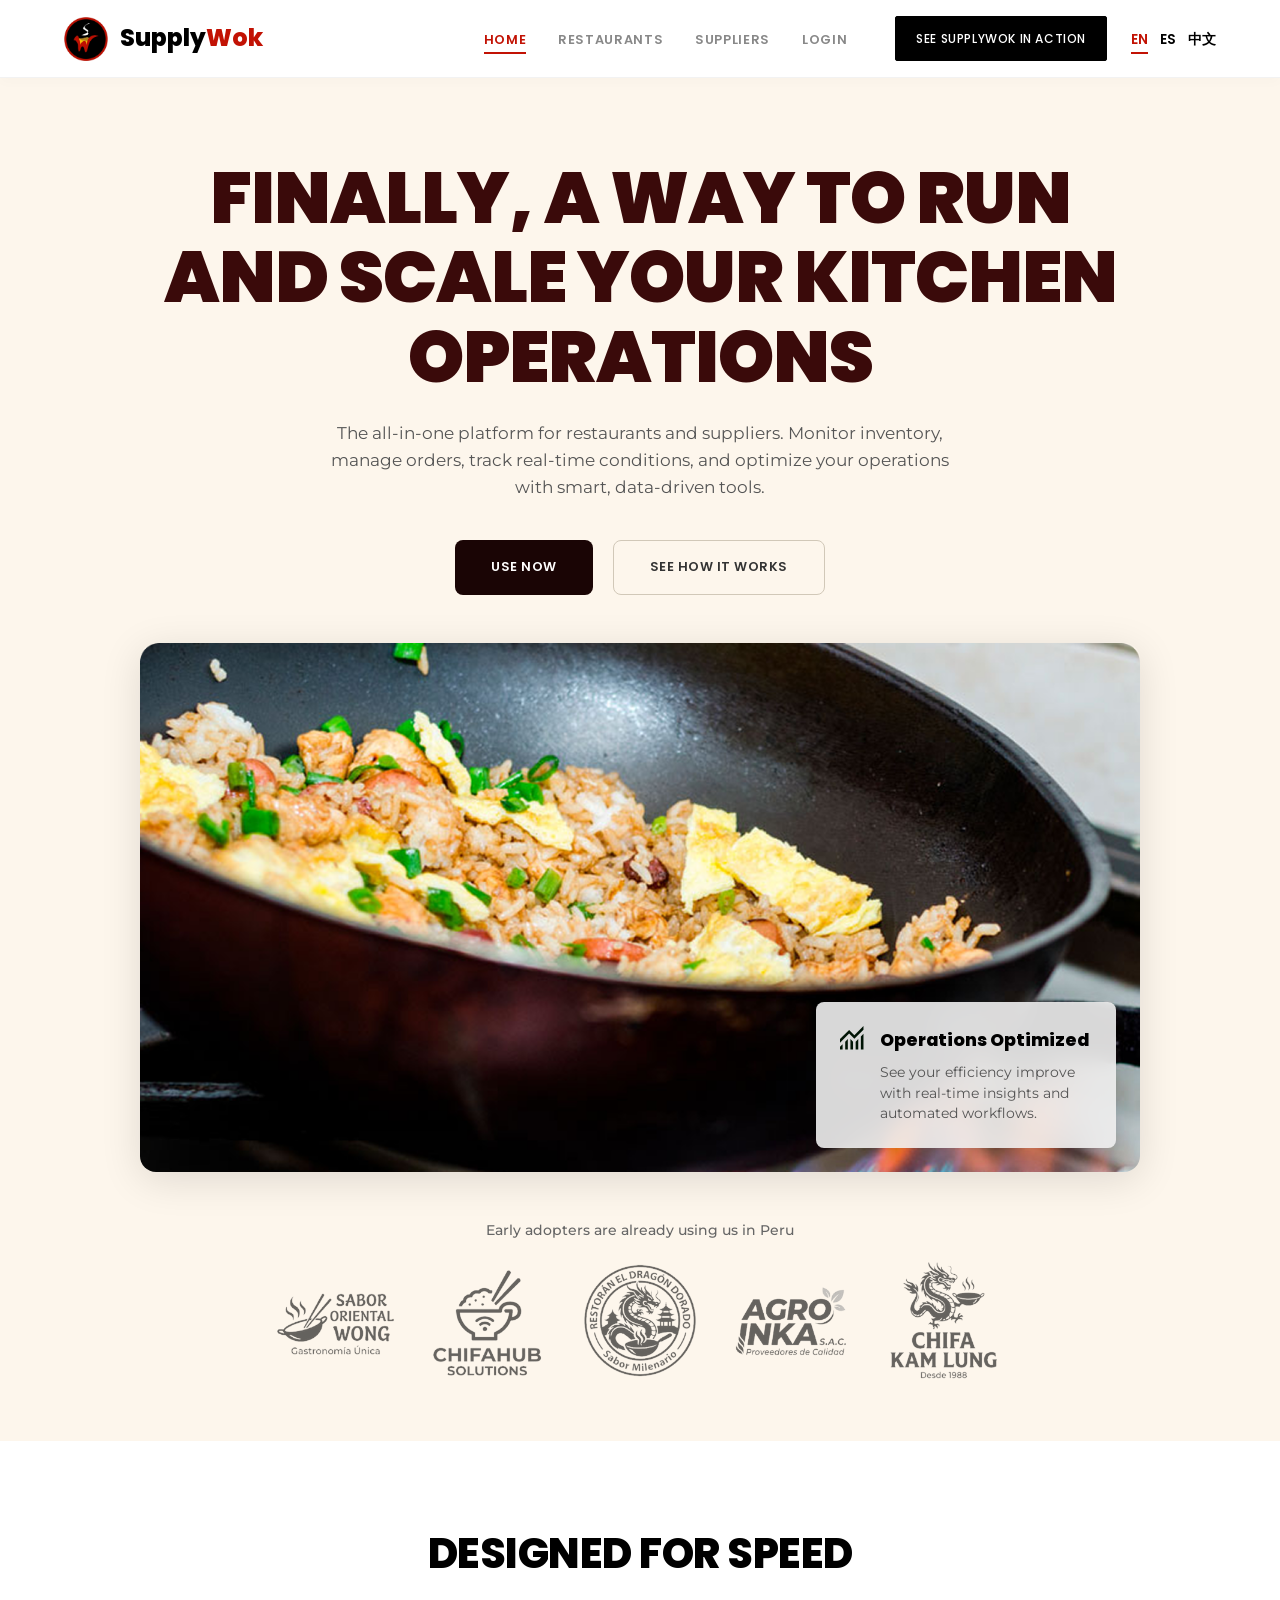
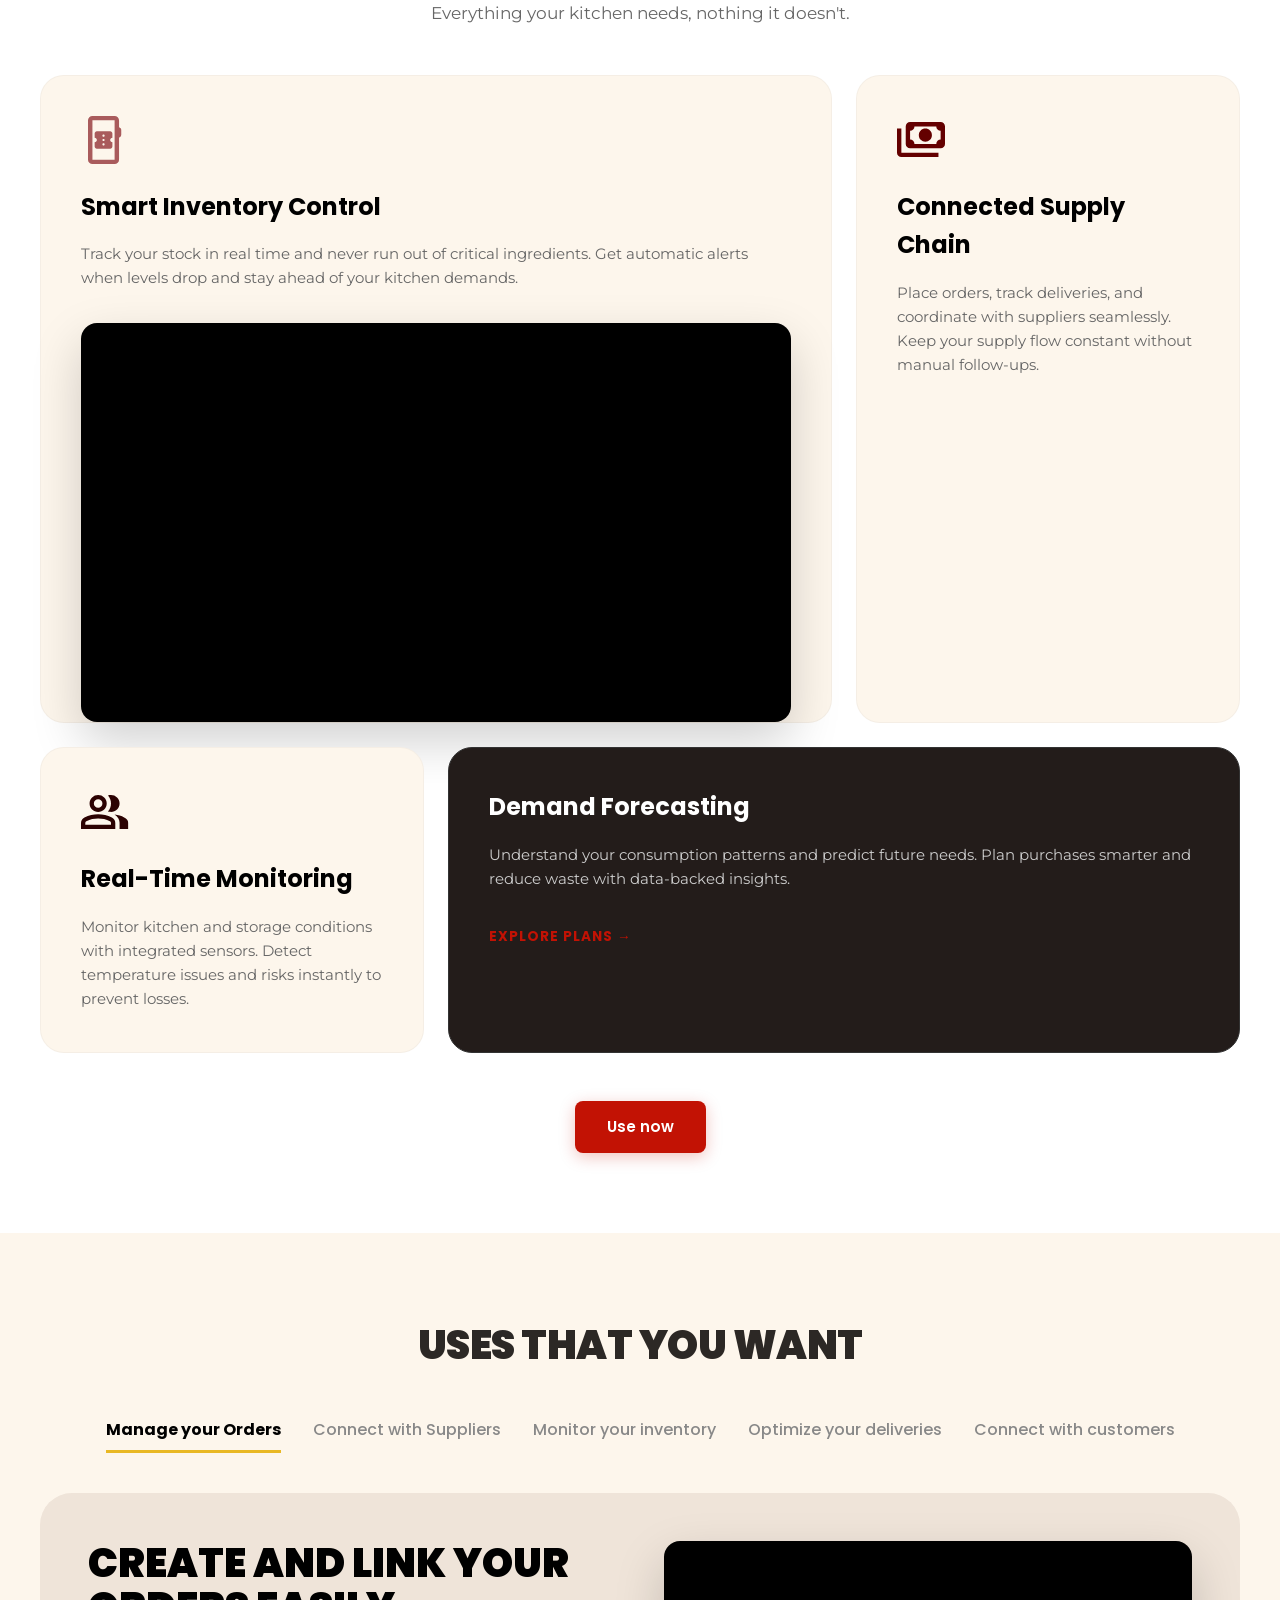
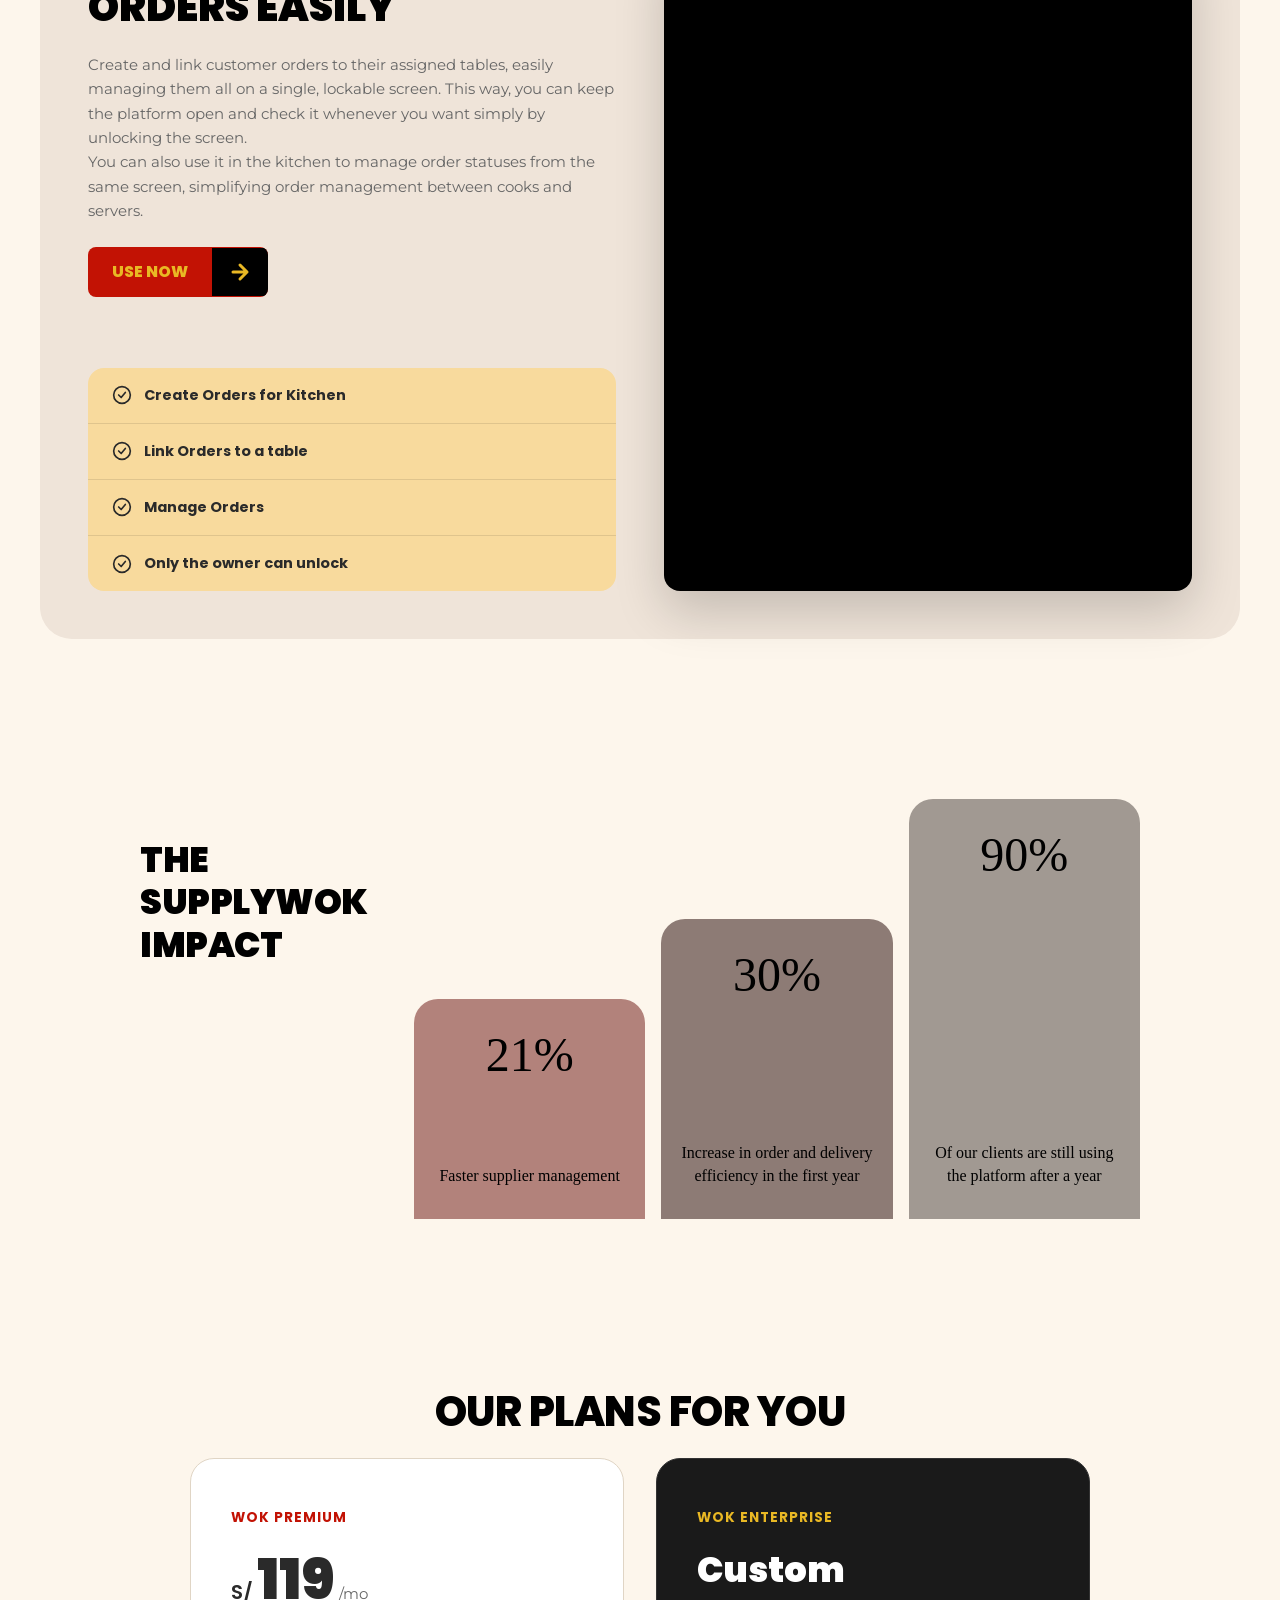
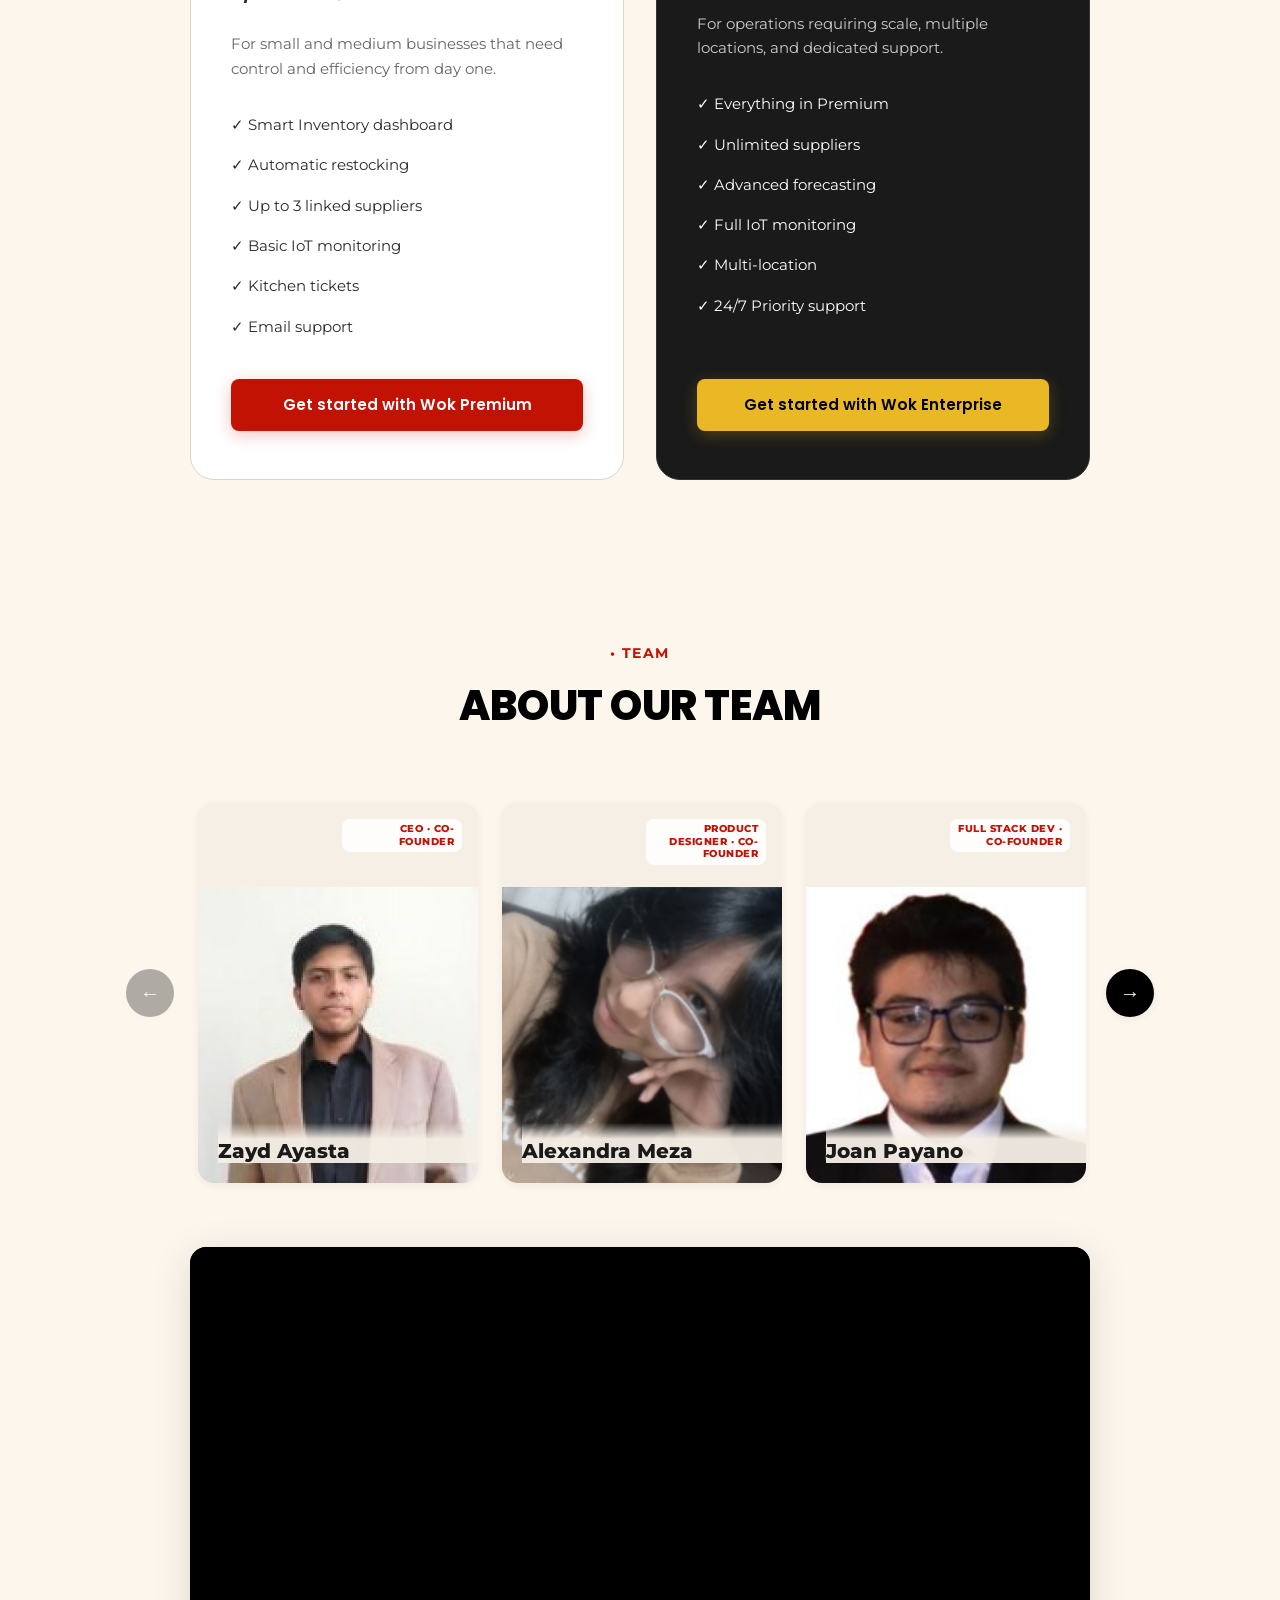
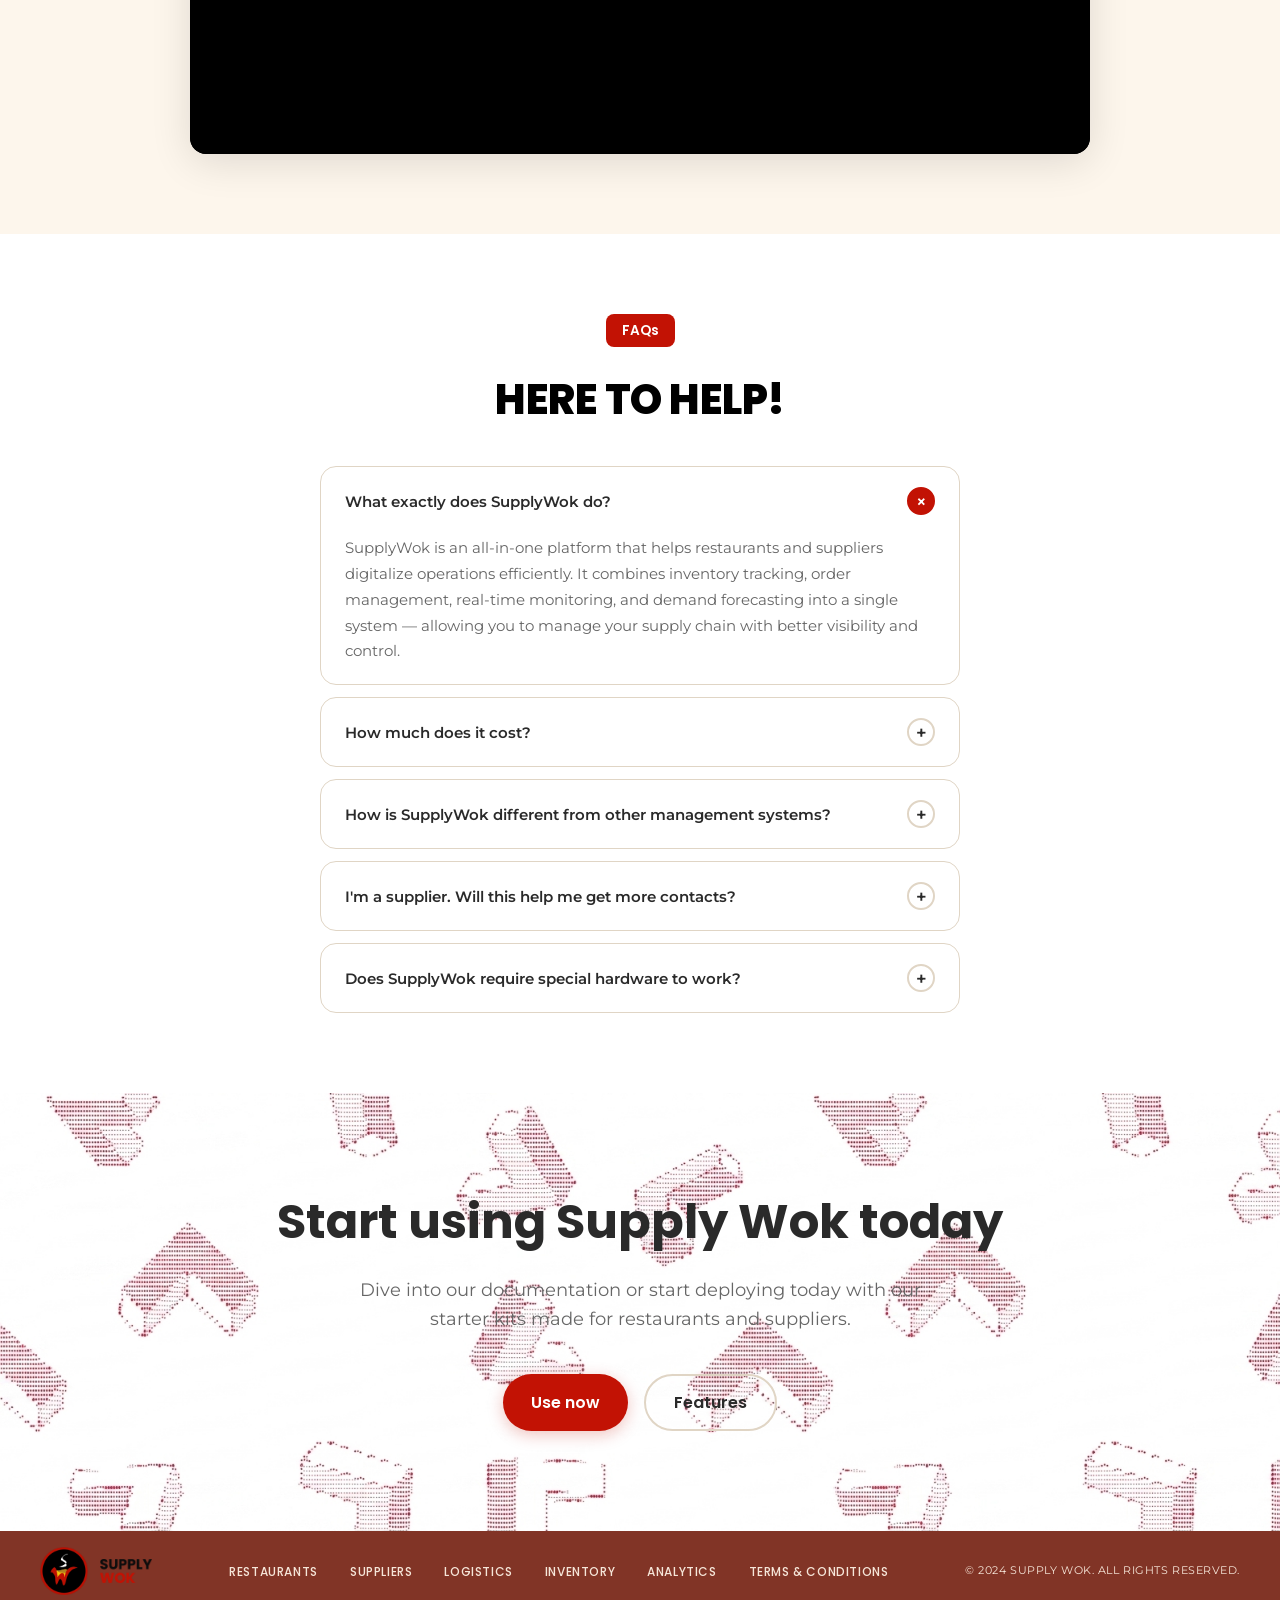
==== commit 999fc1ec: "Add responsive video embed CSS and iframes" ====
--- a/index.html
+++ b/index.html
@@ -16,6 +16,7 @@
     <!-- CSS Stylesheets -->
     <link rel="stylesheet" href="assets/styles/main.css">
     <link rel="stylesheet" href="assets/styles/navbar.css">
+    <link rel="stylesheet" href="assets/styles/video-embeds.css">
 </head>
 
 <body>
@@ -130,9 +131,13 @@
                             ingredients. Get automatic alerts when levels drop and stay ahead of your kitchen demands.
                         </p>
                         <div class="features-card-visual">
-                            <div class="features-graphic-placeholder features-graphic-placeholder--dark">
-                                Image Placeholder
-                            </div>
+                            <iframe
+                                src="https://www.youtube-nocookie.com/embed/AzOyy7Oak_w"
+                                title="Demostración de SupplyWok"
+                                allow="accelerometer; autoplay; clipboard-write; encrypted-media; gyroscope; picture-in-picture; web-share"
+                                referrerpolicy="strict-origin-when-cross-origin"
+                                allowfullscreen
+                            ></iframe>
                         </div>
                     </article>
 
@@ -240,7 +245,13 @@
                             </ul>
                         </div>
                         <div class="uses-visual">
-                            <!-- Placeholder -->
+                            <iframe
+                                src="https://www.youtube-nocookie.com/embed/AzOyy7Oak_w"
+                                title="Demostración de SupplyWok"
+                                allow="accelerometer; autoplay; clipboard-write; encrypted-media; gyroscope; picture-in-picture; web-share"
+                                referrerpolicy="strict-origin-when-cross-origin"
+                                allowfullscreen
+                            ></iframe>
                         </div>
                     </div>
 
@@ -297,7 +308,13 @@
                             </ul>
                         </div>
                         <div class="uses-visual">
-                            <!-- Placeholder -->
+                            <iframe
+                                src="https://www.youtube-nocookie.com/embed/AzOyy7Oak_w"
+                                title="Demostración de SupplyWok"
+                                allow="accelerometer; autoplay; clipboard-write; encrypted-media; gyroscope; picture-in-picture; web-share"
+                                referrerpolicy="strict-origin-when-cross-origin"
+                                allowfullscreen
+                            ></iframe>
                         </div>
                     </div>
 
@@ -352,7 +369,13 @@
                             </ul>
                         </div>
                         <div class="uses-visual">
-                            <!-- Placeholder -->
+                            <iframe
+                                src="https://www.youtube-nocookie.com/embed/AzOyy7Oak_w"
+                                title="Demostración de SupplyWok"
+                                allow="accelerometer; autoplay; clipboard-write; encrypted-media; gyroscope; picture-in-picture; web-share"
+                                referrerpolicy="strict-origin-when-cross-origin"
+                                allowfullscreen
+                            ></iframe>
                         </div>
                     </div>
 
@@ -408,7 +431,13 @@
                             </ul>
                         </div>
                         <div class="uses-visual">
-                            <!-- Placeholder -->
+                            <iframe
+                                src="https://www.youtube-nocookie.com/embed/AzOyy7Oak_w"
+                                title="Demostración de SupplyWok"
+                                allow="accelerometer; autoplay; clipboard-write; encrypted-media; gyroscope; picture-in-picture; web-share"
+                                referrerpolicy="strict-origin-when-cross-origin"
+                                allowfullscreen
+                            ></iframe>
                         </div>
                     </div>
 
@@ -464,7 +493,13 @@
                             </ul>
                         </div>
                         <div class="uses-visual">
-                            <!-- Placeholder -->
+                            <iframe
+                                src="https://www.youtube-nocookie.com/embed/AzOyy7Oak_w"
+                                title="Demostración de SupplyWok"
+                                allow="accelerometer; autoplay; clipboard-write; encrypted-media; gyroscope; picture-in-picture; web-share"
+                                referrerpolicy="strict-origin-when-cross-origin"
+                                allowfullscreen
+                            ></iframe>
                         </div>
                     </div>
                 </div>
@@ -623,10 +658,15 @@
                 </div>
 
                 <div class="team-video-wrapper">
-                    <video controls poster="assets/images/team-poster.jpg" class="team-video">
-                        <source src="assets/videos/team.mp4" type="video/mp4">
-                        <track kind="captions" src="assets/captions/team.vtt" srclang="en" label="English">
-                    </video>
+<div class="video-embed">
+  <iframe
+    src="https://www.youtube-nocookie.com/embed/Ccdvj5WbxWQ"
+    title="Video de presentación de SupplyWok"
+    allow="accelerometer; autoplay; clipboard-write; encrypted-media; gyroscope; picture-in-picture; web-share"
+    referrerpolicy="strict-origin-when-cross-origin"
+    allowfullscreen
+  ></iframe>
+</div>
                     <noscript>
                         <div class="team-fallback">
                             <p data-i18n="team_fallback">Team Aurora consists of Zayd Ayasta, Alexandra Meza, Joan Payano, Marcelo Cuadros, and Juan Wang.</p>
@@ -761,4 +801,4 @@
     <script src="assets/scripts/team-slider.js"></script>
 </body>
 
-</html>+</html>
--- a/assets/styles/video-embeds.css
+++ b/assets/styles/video-embeds.css
@@ -0,0 +1,35 @@
+/* Responsive YouTube embeds */
+.video-embed {
+    width: min(100%, 960px);
+    margin-inline: auto;
+    overflow: hidden;
+    border-radius: 16px;
+    aspect-ratio: 16 / 9;
+    background: #000;
+    box-shadow: 0 20px 50px rgb(0 0 0 / 18%);
+}
+
+.video-embed iframe {
+    display: block;
+    width: 100%;
+    height: 100%;
+    border: 0;
+}
+
+.features-card-visual,
+.uses-visual {
+    width: 100%;
+    overflow: hidden;
+    border-radius: 16px;
+    aspect-ratio: 16 / 9;
+    background: #000;
+    box-shadow: 0 20px 50px rgb(0 0 0 / 18%);
+}
+
+.features-card-visual iframe,
+.uses-visual iframe {
+    display: block;
+    width: 100%;
+    height: 100%;
+    border: 0;
+}
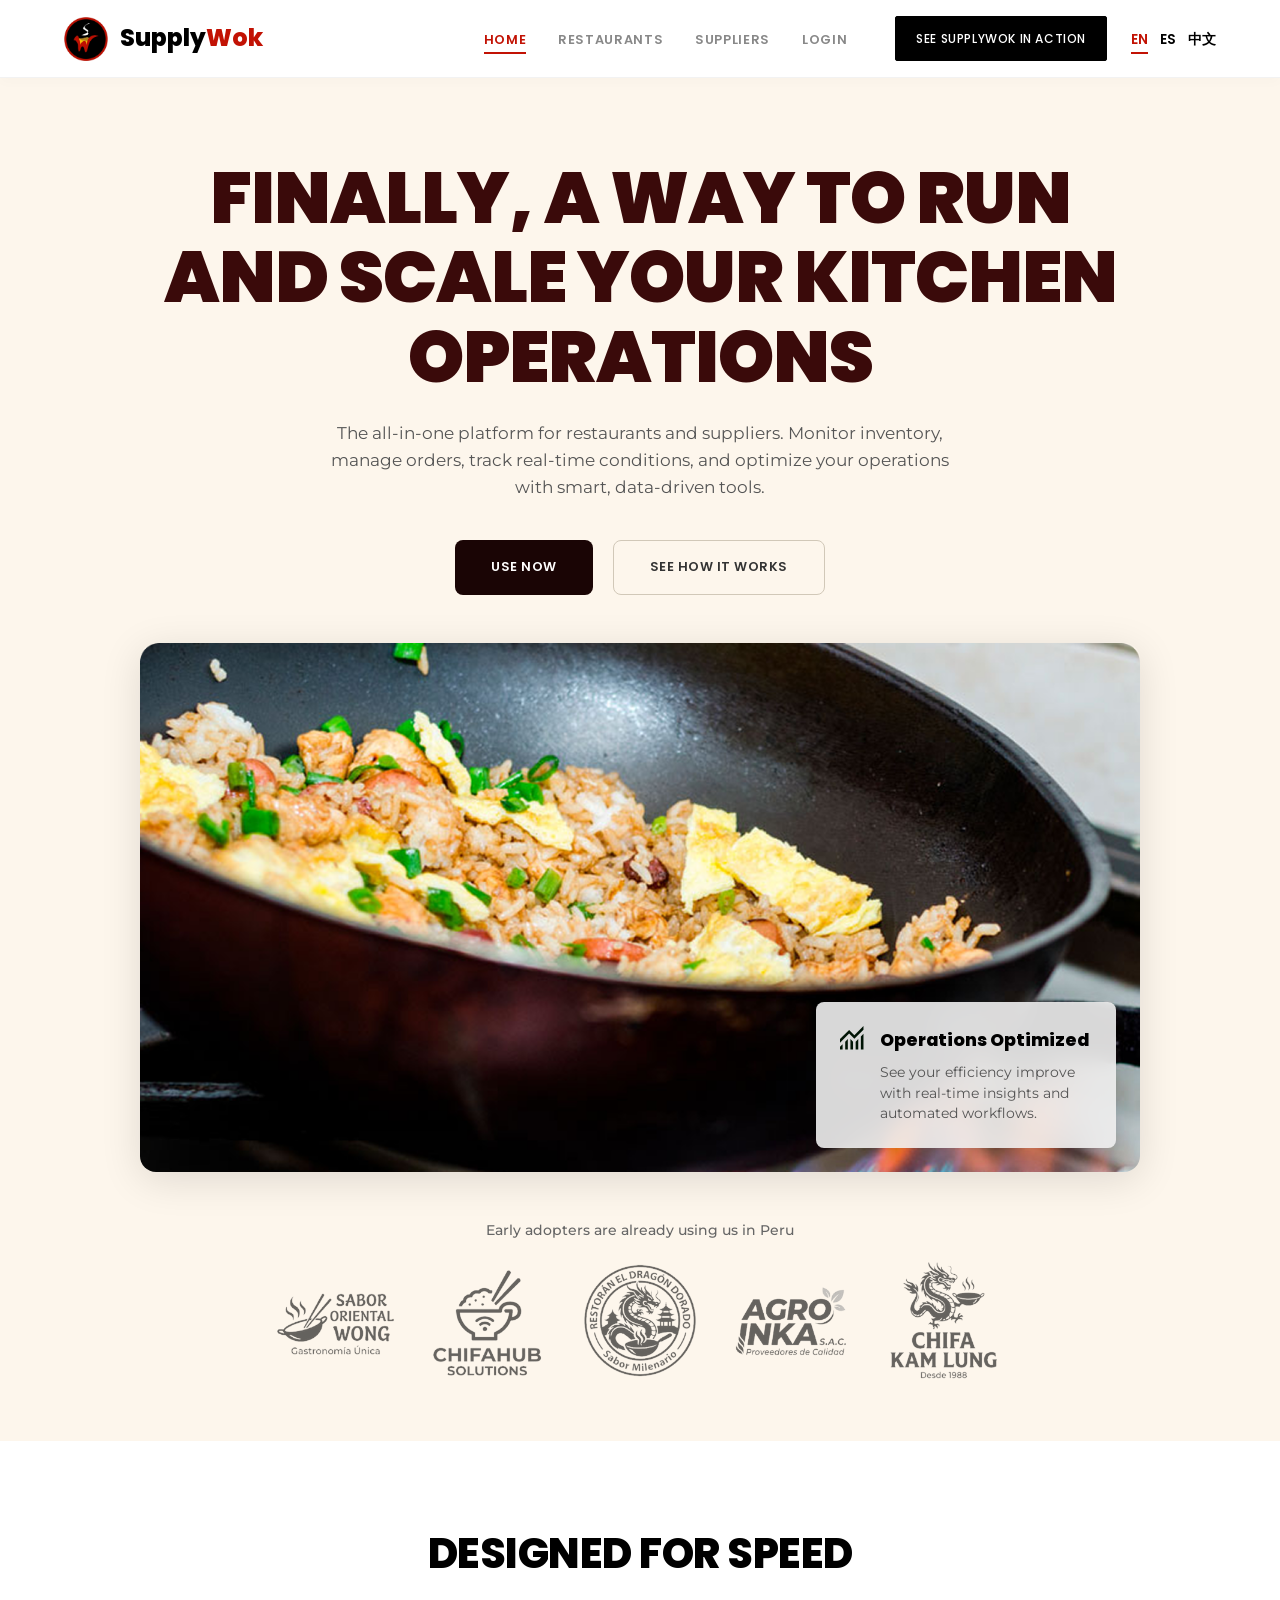
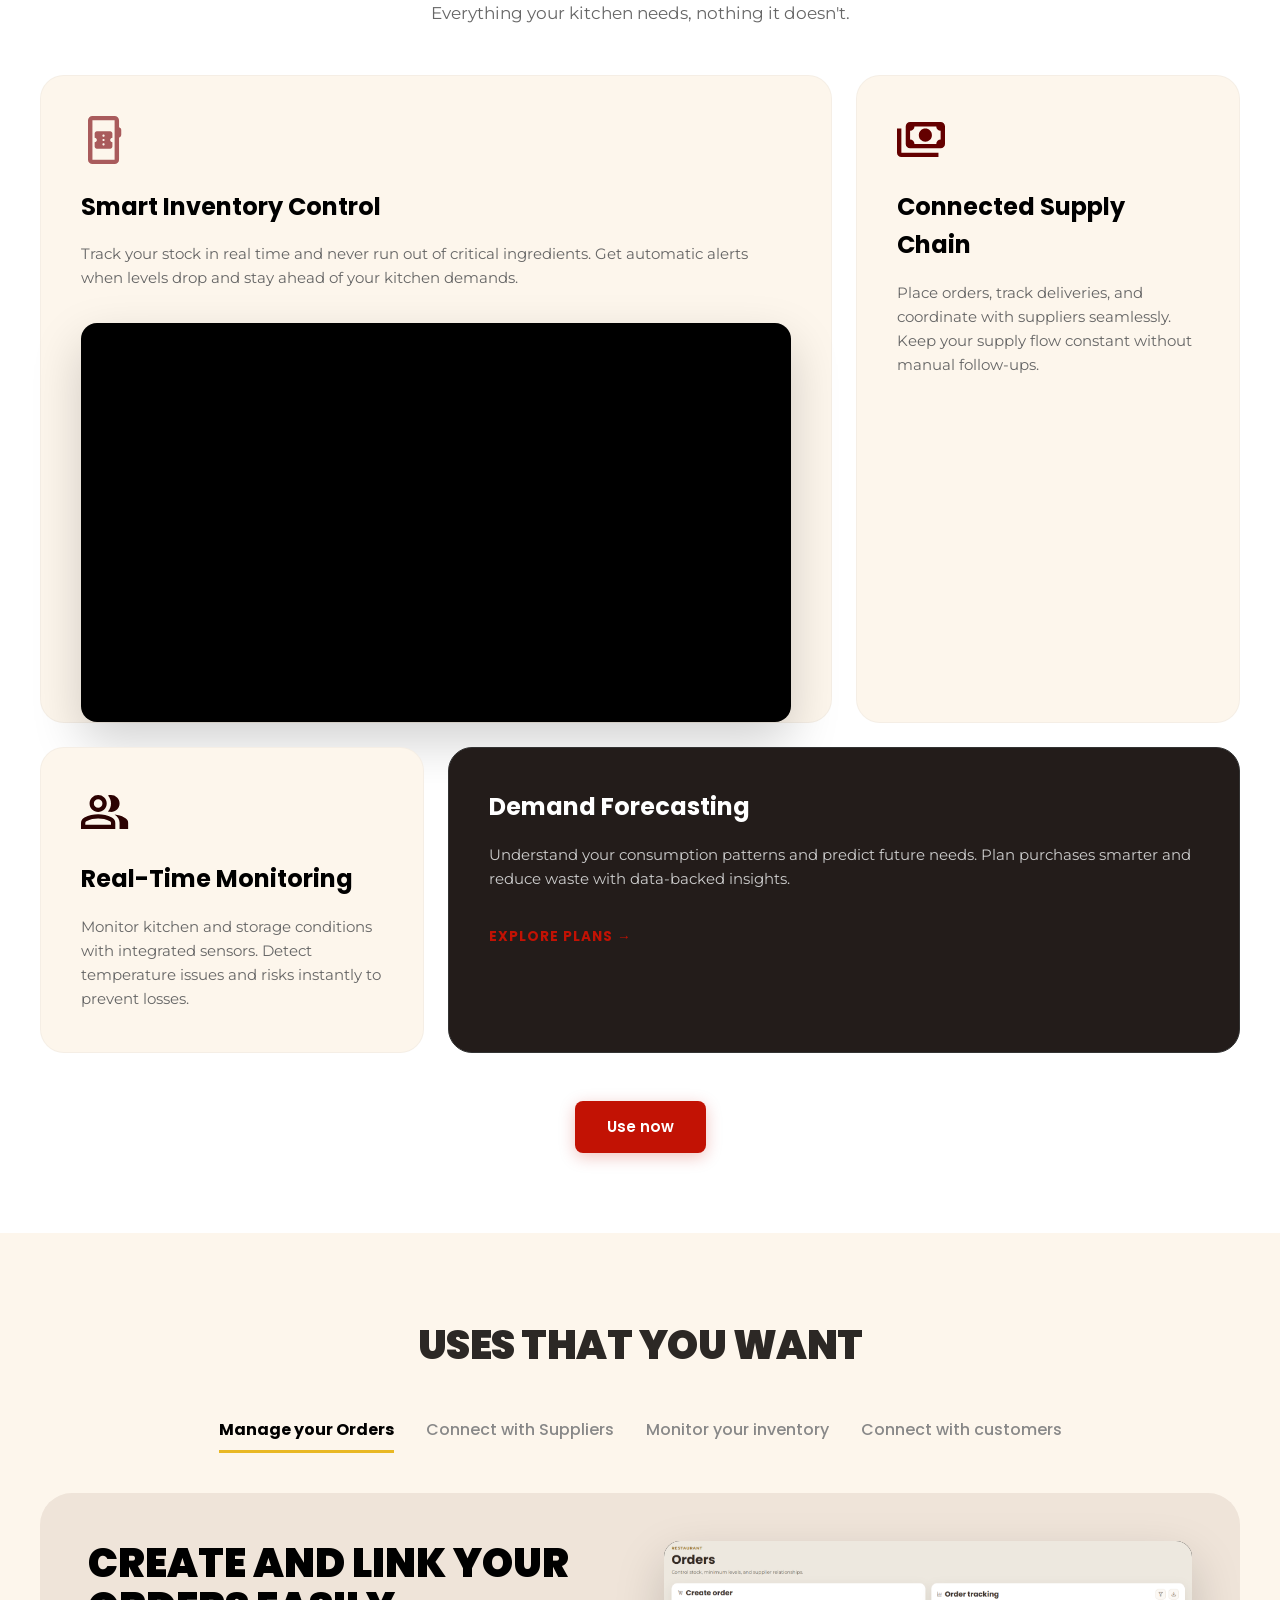
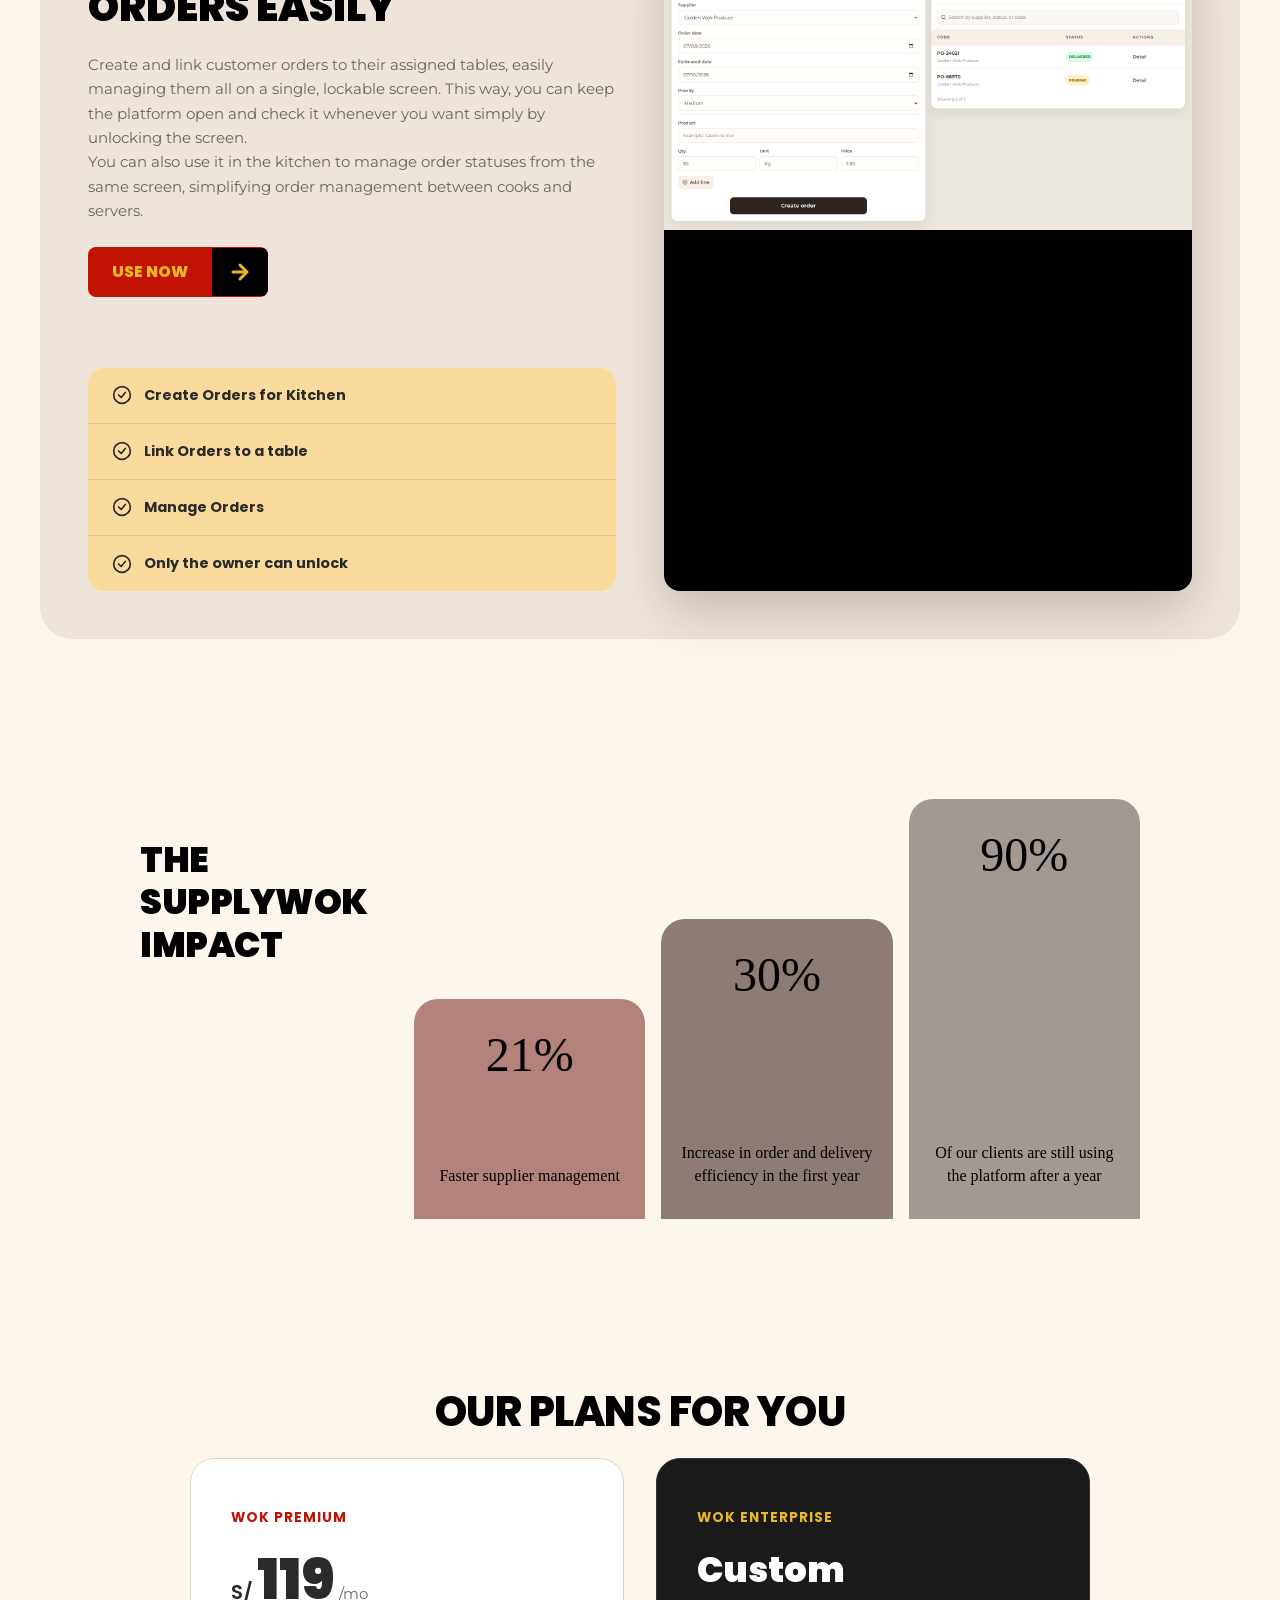
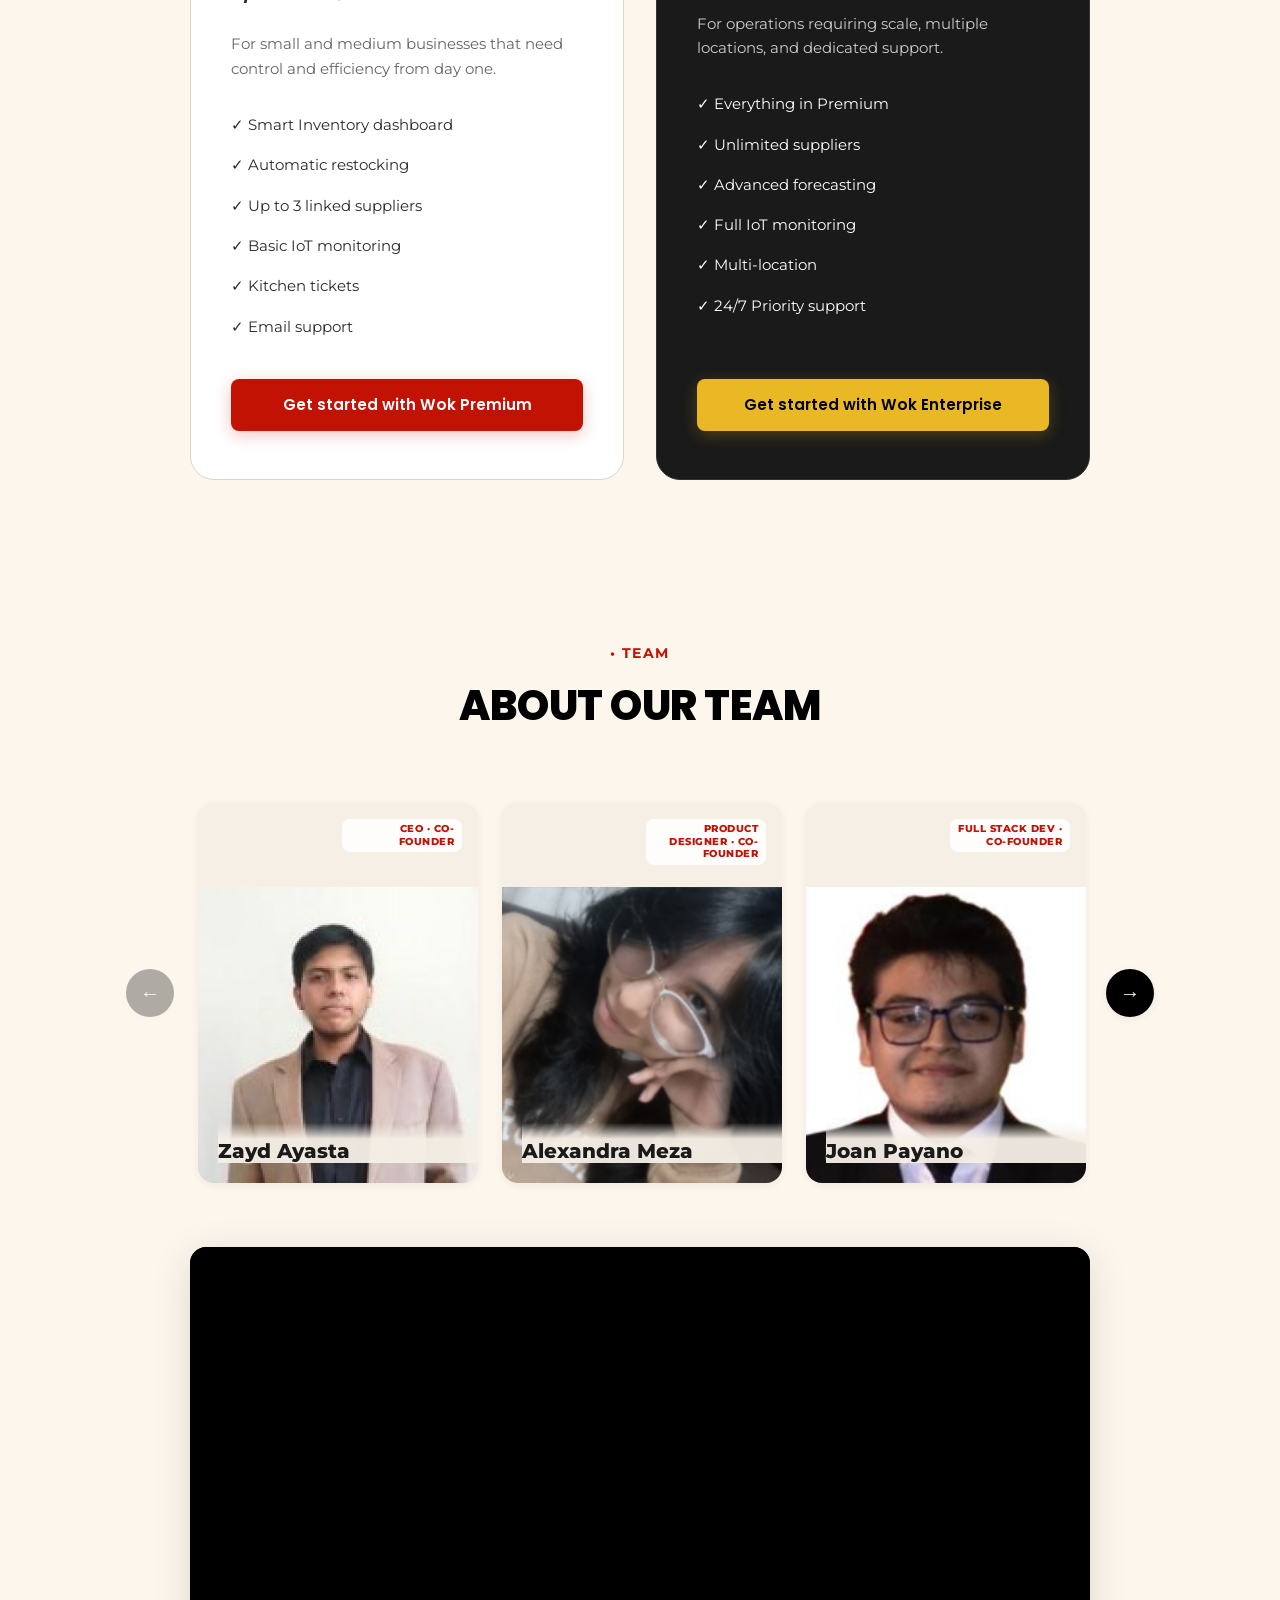
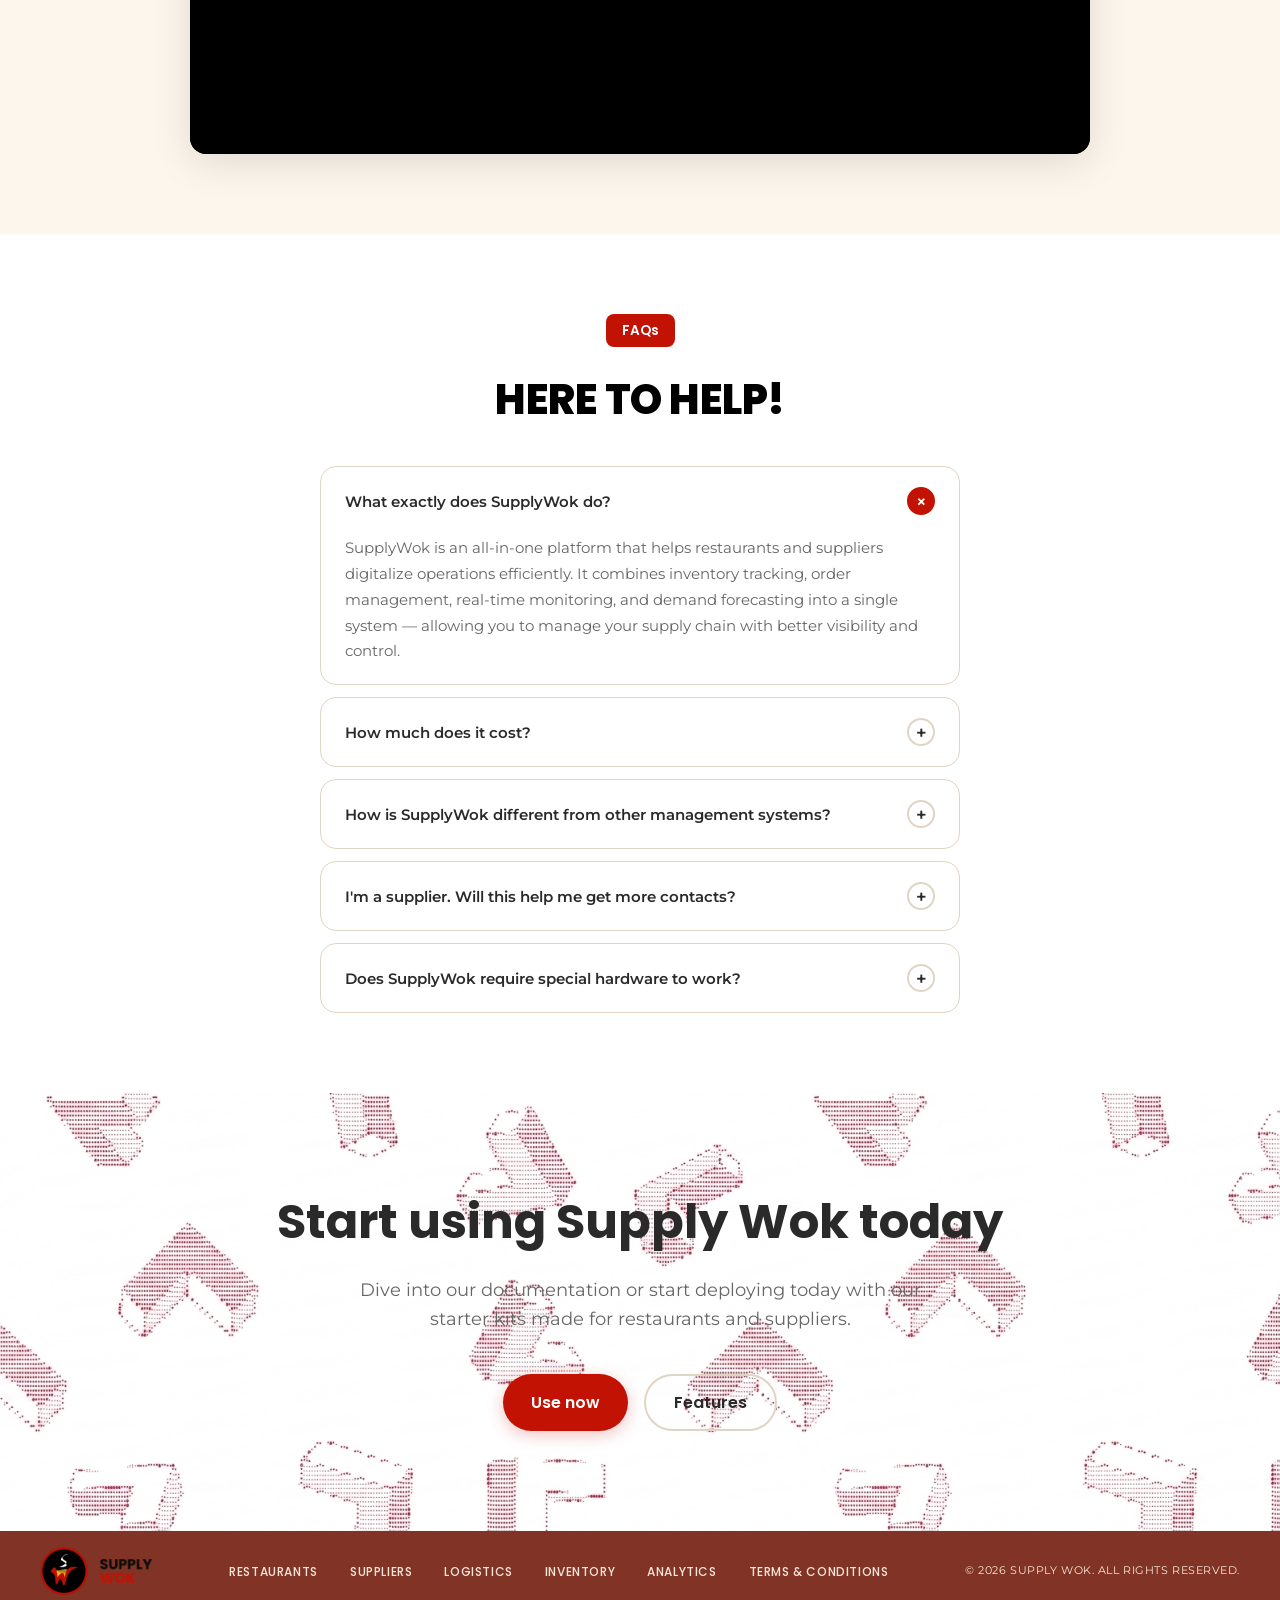
==== commit 515e6961: "feat: replace video embeds with images for orders, suppliers, inventory, and clients" ====
--- a/index.html
+++ b/index.html
@@ -188,7 +188,6 @@
                     <button class="uses-tab active" data-tab="1" data-i18n="uses_tab_1">Manage your Orders</button>
                     <button class="uses-tab" data-tab="2" data-i18n="uses_tab_2">Connect with Suppliers</button>
                     <button class="uses-tab" data-tab="3" data-i18n="uses_tab_3">Monitor your inventory</button>
-                    <button class="uses-tab" data-tab="4" data-i18n="uses_tab_4">Optimize your deliveries</button>
                     <button class="uses-tab" data-tab="5" data-i18n="uses_tab_5">Connect with customers</button>
                 </div>
                 <div class="uses-content">
@@ -245,13 +244,7 @@
                             </ul>
                         </div>
                         <div class="uses-visual">
-                            <iframe
-                                src="https://www.youtube-nocookie.com/embed/AzOyy7Oak_w"
-                                title="Demostración de SupplyWok"
-                                allow="accelerometer; autoplay; clipboard-write; encrypted-media; gyroscope; picture-in-picture; web-share"
-                                referrerpolicy="strict-origin-when-cross-origin"
-                                allowfullscreen
-                            ></iframe>
+                            <img src="/assets/images/uses/orders.png">
                         </div>
                     </div>
 
@@ -308,13 +301,7 @@
                             </ul>
                         </div>
                         <div class="uses-visual">
-                            <iframe
-                                src="https://www.youtube-nocookie.com/embed/AzOyy7Oak_w"
-                                title="Demostración de SupplyWok"
-                                allow="accelerometer; autoplay; clipboard-write; encrypted-media; gyroscope; picture-in-picture; web-share"
-                                referrerpolicy="strict-origin-when-cross-origin"
-                                allowfullscreen
-                            ></iframe>
+                            <img src="/assets/images/uses/connect-suppliers.png" alt="Connect with suppliers" />
                         </div>
                     </div>
 
@@ -369,75 +356,7 @@
                             </ul>
                         </div>
                         <div class="uses-visual">
-                            <iframe
-                                src="https://www.youtube-nocookie.com/embed/AzOyy7Oak_w"
-                                title="Demostración de SupplyWok"
-                                allow="accelerometer; autoplay; clipboard-write; encrypted-media; gyroscope; picture-in-picture; web-share"
-                                referrerpolicy="strict-origin-when-cross-origin"
-                                allowfullscreen
-                            ></iframe>
-                        </div>
-                    </div>
-
-                    <!-- Pane 4: Optimize your deliveries -->
-                    <div class="uses-pane" data-pane="4">
-                        <div class="uses-text">
-                            <h3 data-i18n="uses_4_title">BETTER DELIVERY<br>SERVICES AND ROUTES</h3>
-                            <p data-i18n="uses_4_desc">By managing your deliveries, we'll help you optimize your
-                                delivery times and routes so
-                                you can fulfill your scheduled orders and maintain trust with your customers.<br>We help
-                                by informing you of the best route to take to deliver your orders to the restaurants
-                                that have requested supplies, all in one route.</p>
-
-                            <a href="/register" class="uses-btn">
-                                <span data-i18n="uses_btn">TRY IT NOW</span>
-                                <div class="uses-btn-icon">
-                                    <svg viewBox="0 0 24 24">
-                                        <path d="M5 12h14M12 5l7 7-7 7" stroke="currentColor" stroke-width="3"
-                                            stroke-linecap="round" stroke-linejoin="round" />
-                                    </svg>
-                                </div>
-                            </a>
-
-                            <ul class="uses-list">
-                                <li>
-                                    <svg class="uses-list-icon" viewBox="0 0 24 24">
-                                        <circle cx="12" cy="12" r="10" />
-                                        <path d="M8 12l3 3 5-6" />
-                                    </svg>
-                                    <span data-i18n="uses_4_li_1">View the list of pending orders</span>
-                                </li>
-                                <li>
-                                    <svg class="uses-list-icon" viewBox="0 0 24 24">
-                                        <circle cx="12" cy="12" r="10" />
-                                        <path d="M8 12l3 3 5-6" />
-                                    </svg>
-                                    <span data-i18n="uses_4_li_2">Optimize your time and resources</span>
-                                </li>
-                                <li>
-                                    <svg class="uses-list-icon" viewBox="0 0 24 24">
-                                        <circle cx="12" cy="12" r="10" />
-                                        <path d="M8 12l3 3 5-6" />
-                                    </svg>
-                                    <span data-i18n="uses_4_li_3">The best possible route</span>
-                                </li>
-                                <li>
-                                    <svg class="uses-list-icon" viewBox="0 0 24 24">
-                                        <circle cx="12" cy="12" r="10" />
-                                        <path d="M8 12l3 3 5-6" />
-                                    </svg>
-                                    <span data-i18n="uses_4_li_4">Ensure the trust of your customers</span>
-                                </li>
-                            </ul>
-                        </div>
-                        <div class="uses-visual">
-                            <iframe
-                                src="https://www.youtube-nocookie.com/embed/AzOyy7Oak_w"
-                                title="Demostración de SupplyWok"
-                                allow="accelerometer; autoplay; clipboard-write; encrypted-media; gyroscope; picture-in-picture; web-share"
-                                referrerpolicy="strict-origin-when-cross-origin"
-                                allowfullscreen
-                            ></iframe>
+                            <img src="/assets/images/uses/inventory.png" alt="Monitor your inventory" />
                         </div>
                     </div>
 
@@ -493,13 +412,7 @@
                             </ul>
                         </div>
                         <div class="uses-visual">
-                            <iframe
-                                src="https://www.youtube-nocookie.com/embed/AzOyy7Oak_w"
-                                title="Demostración de SupplyWok"
-                                allow="accelerometer; autoplay; clipboard-write; encrypted-media; gyroscope; picture-in-picture; web-share"
-                                referrerpolicy="strict-origin-when-cross-origin"
-                                allowfullscreen
-                            ></iframe>
+                            <img src="/assets/images/uses/connect-clients.png" alt="Connect with customers" />
                         </div>
                     </div>
                 </div>
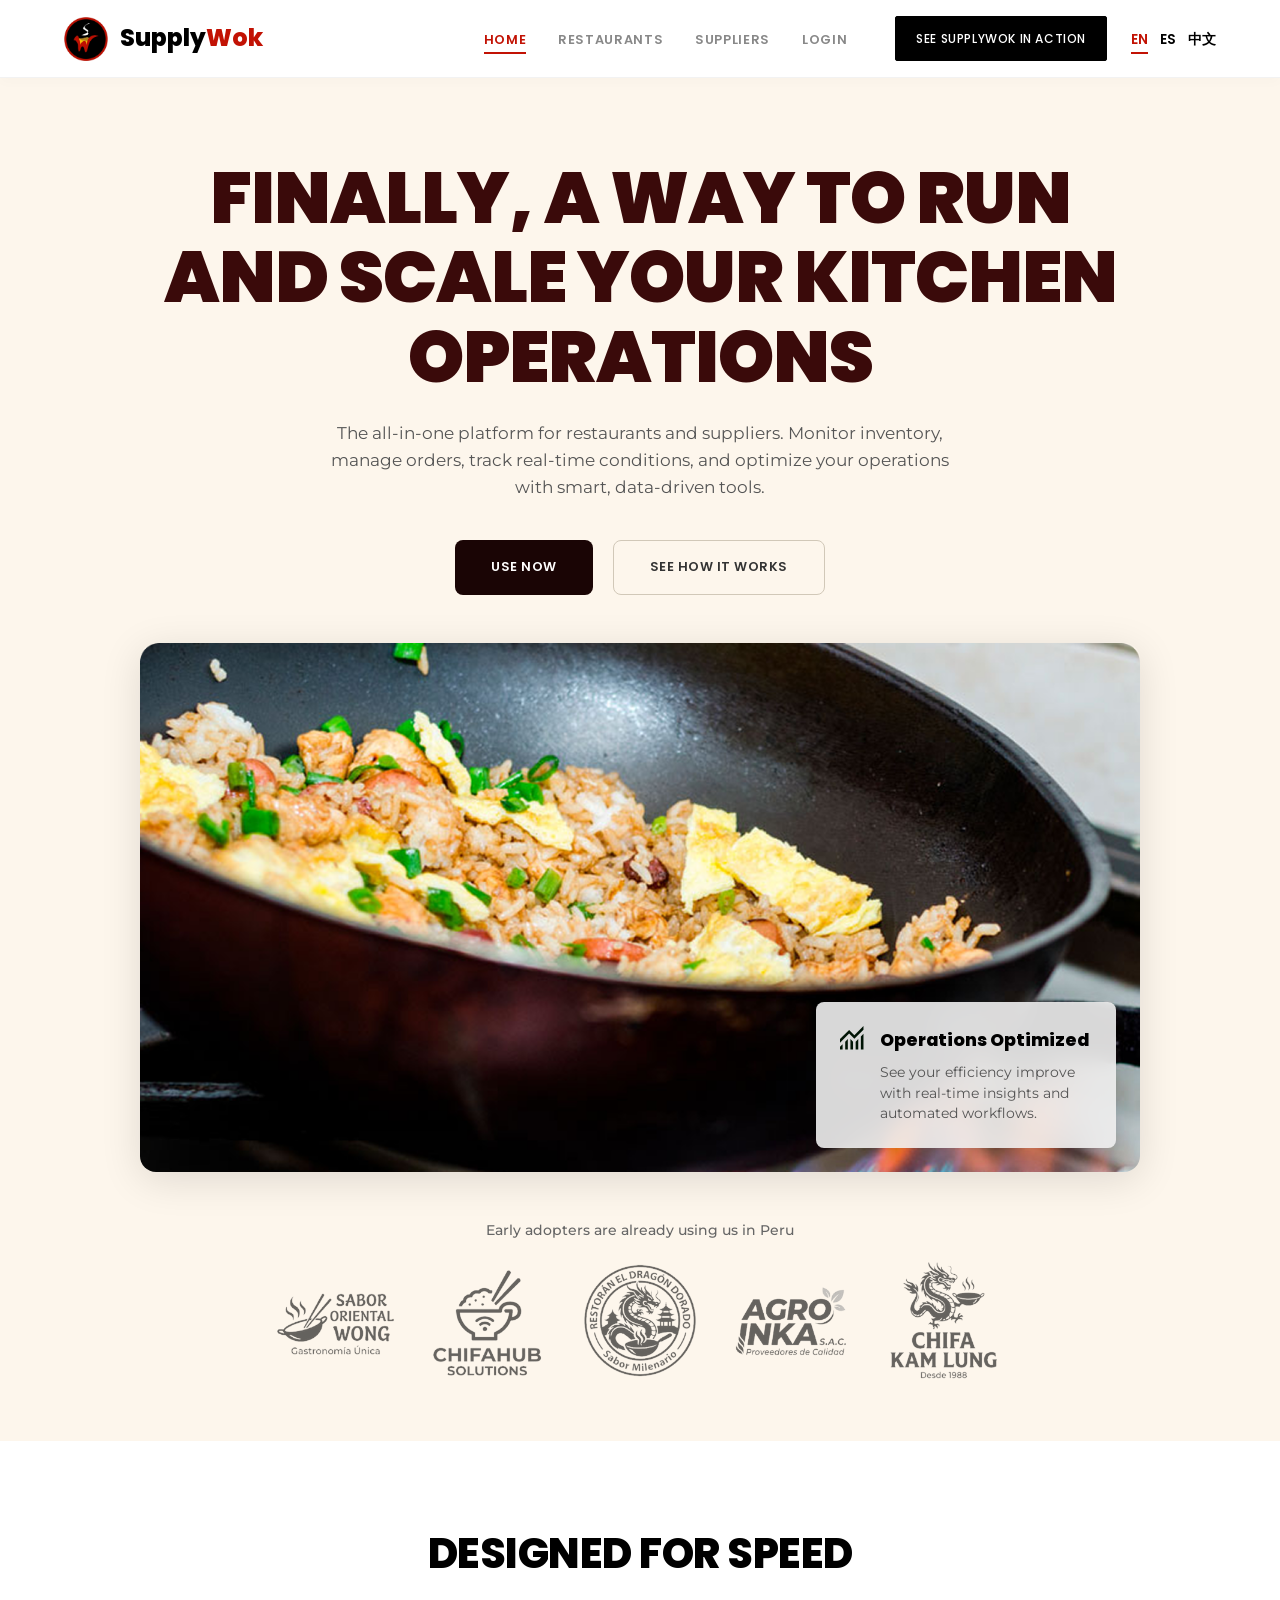
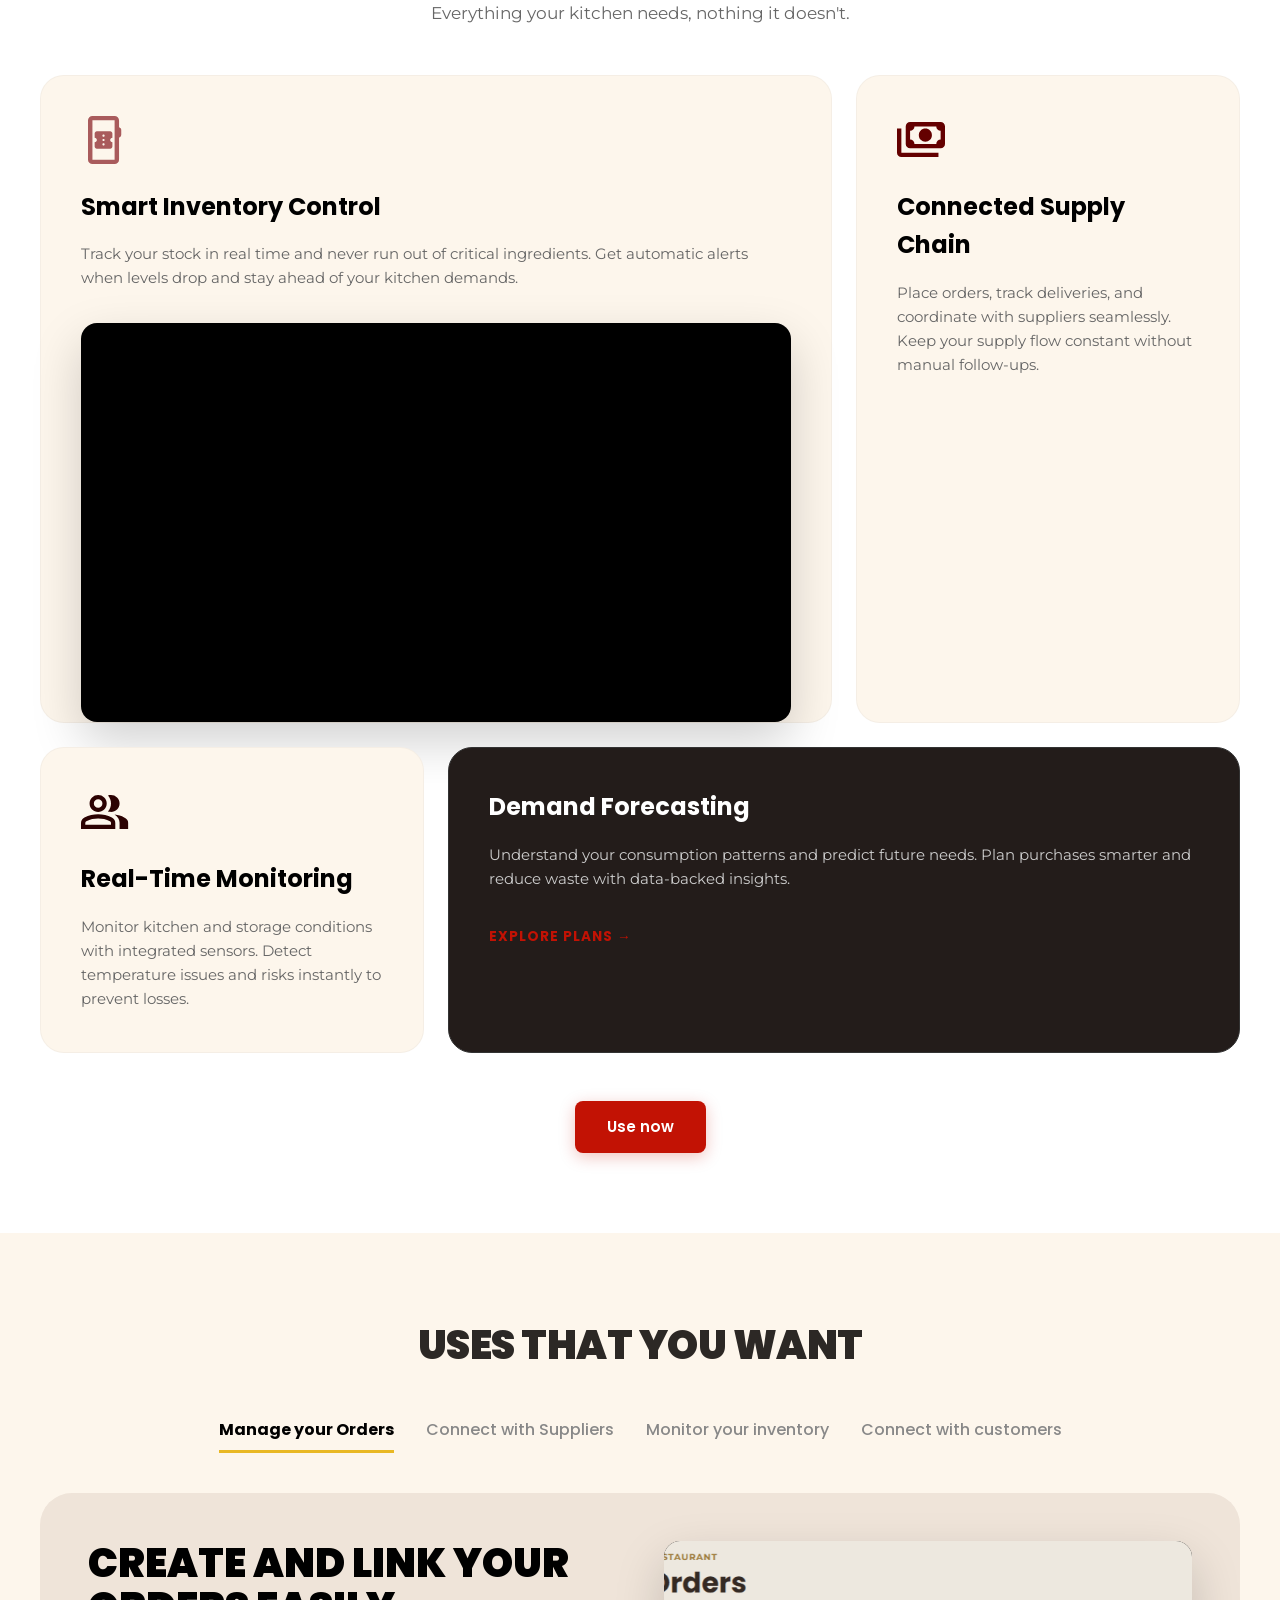
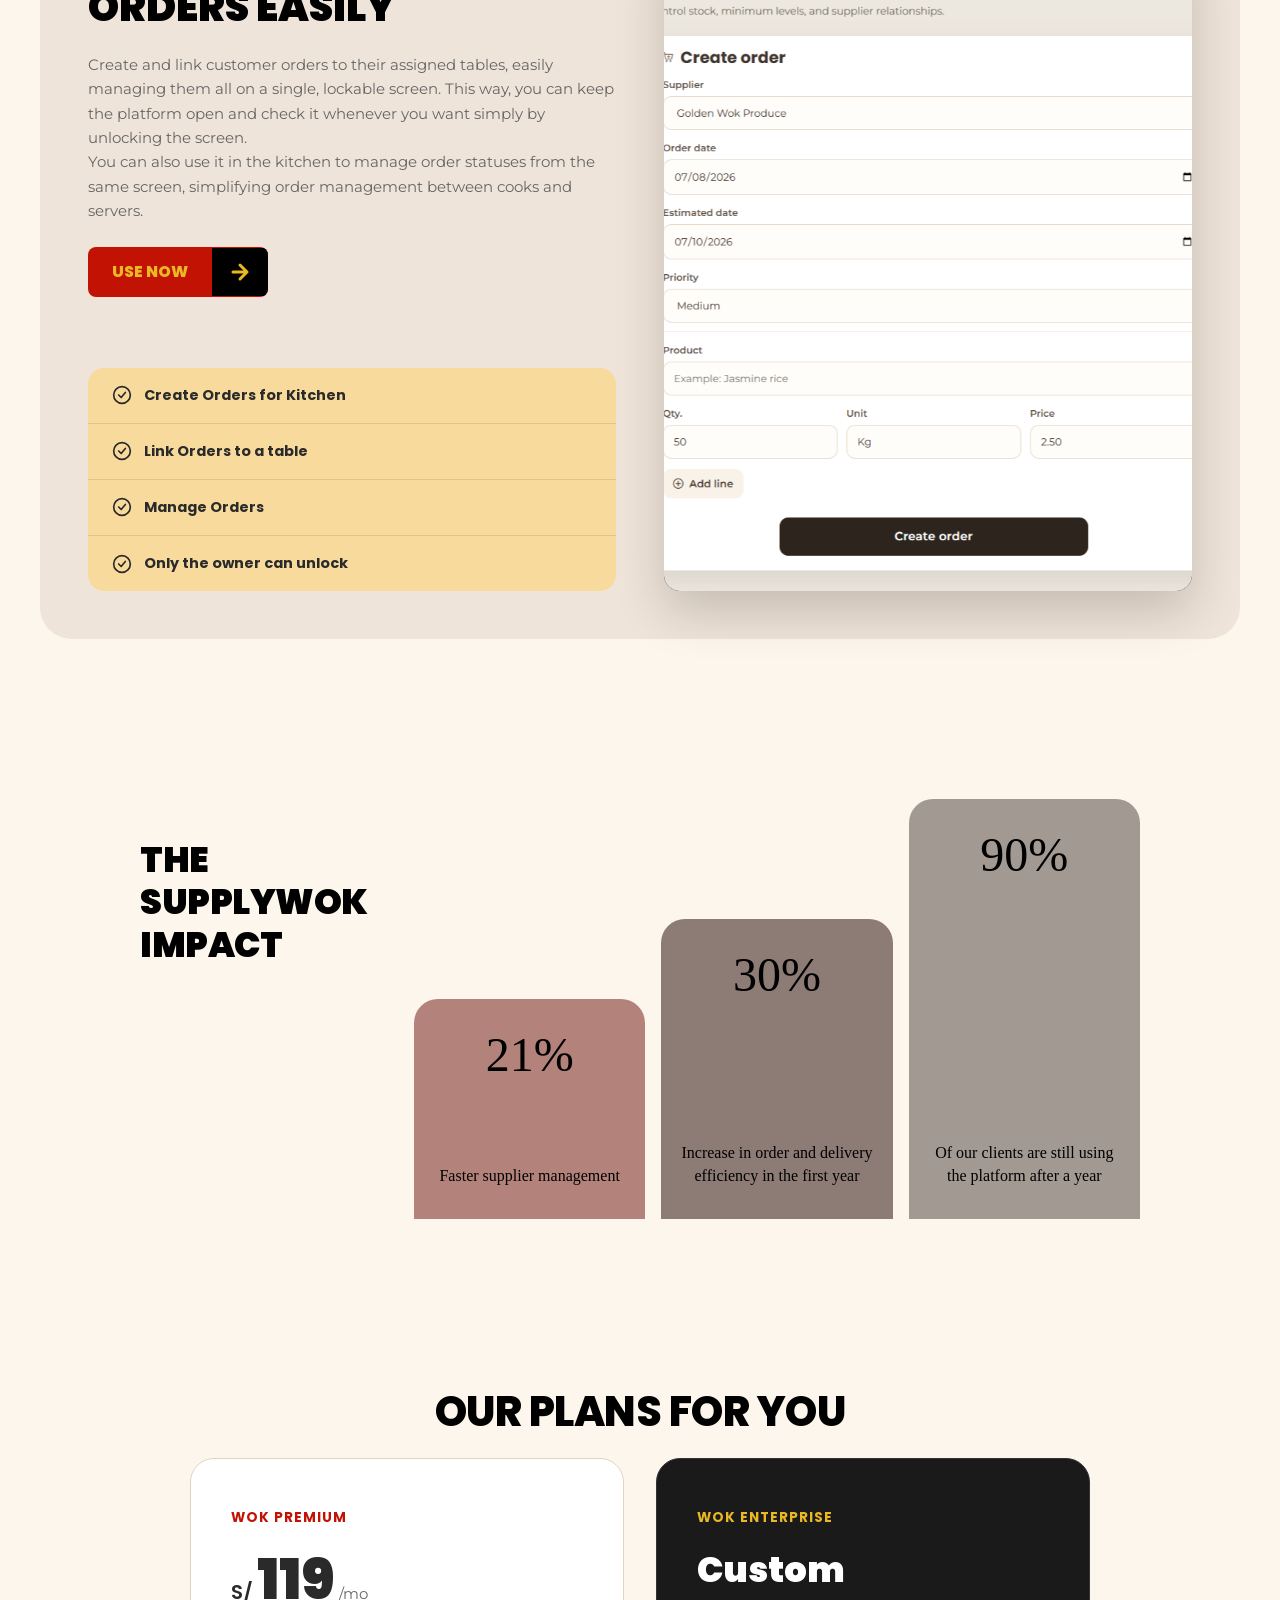
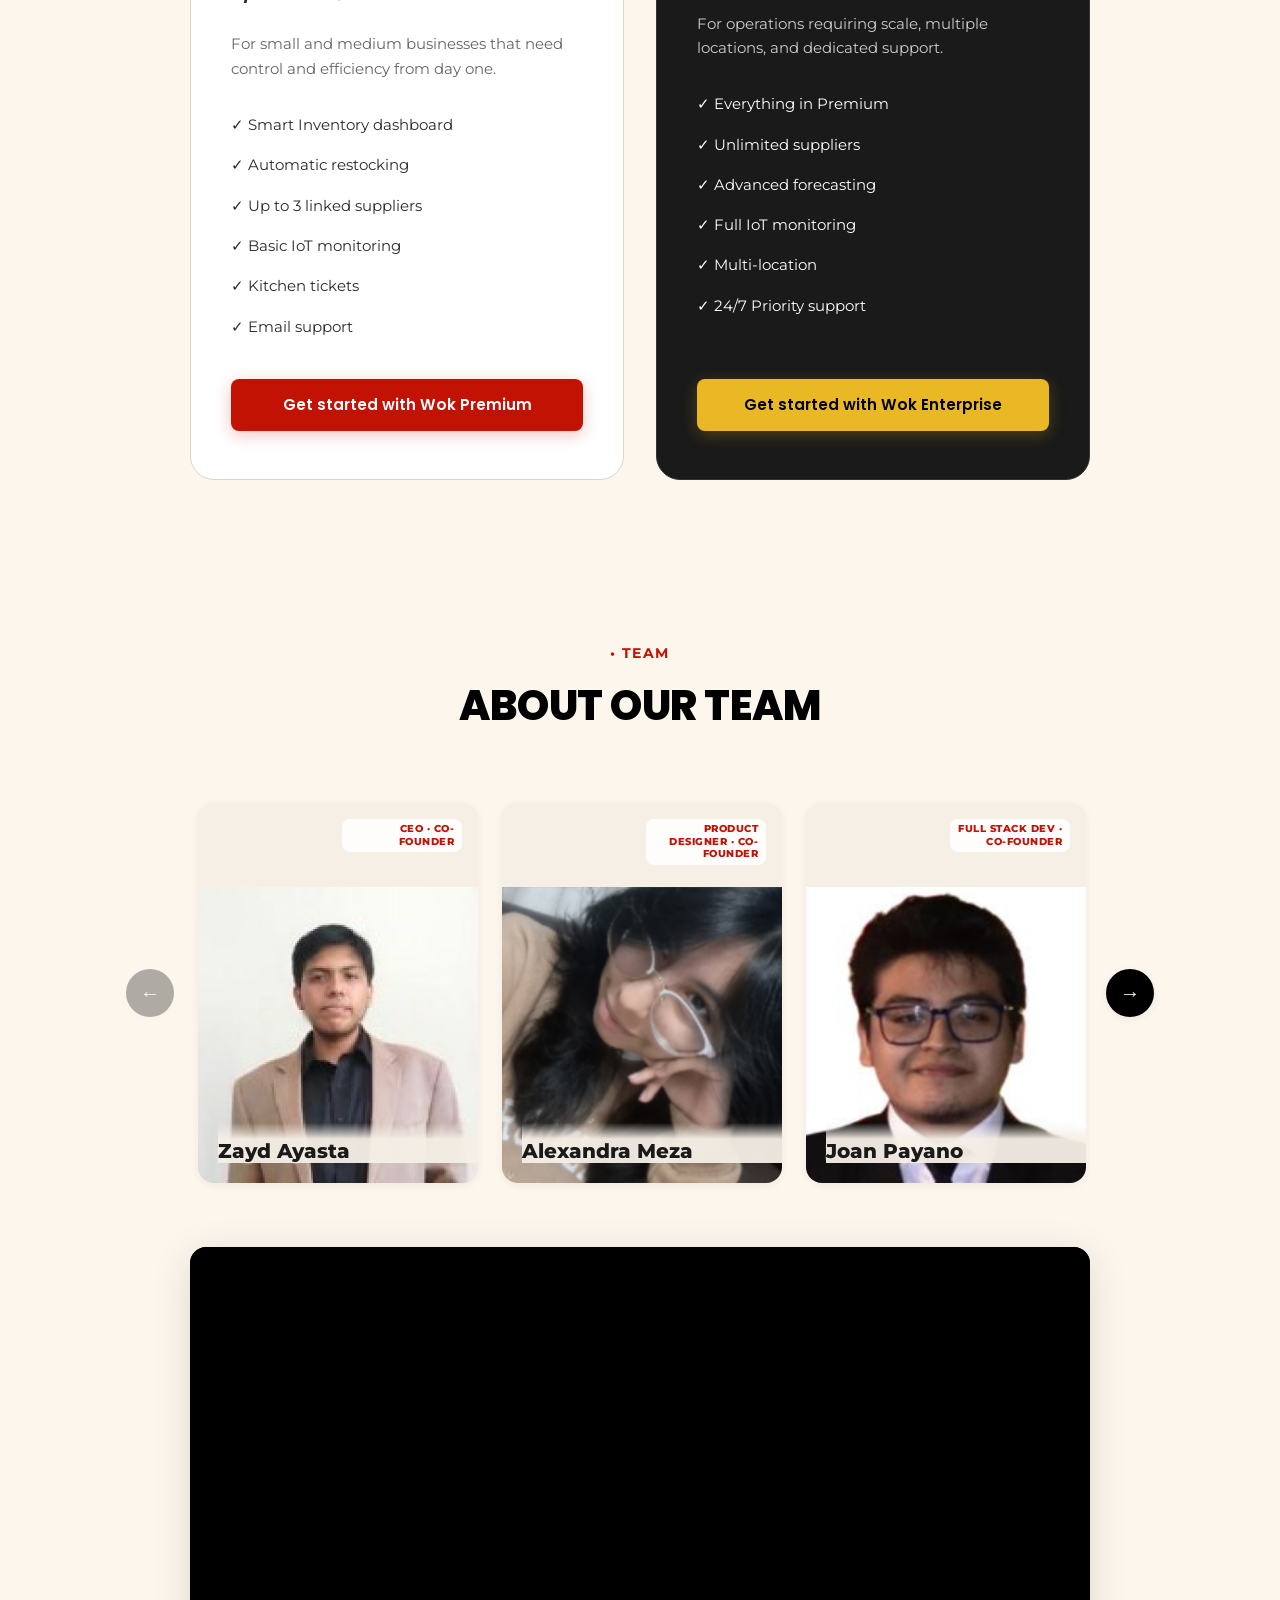
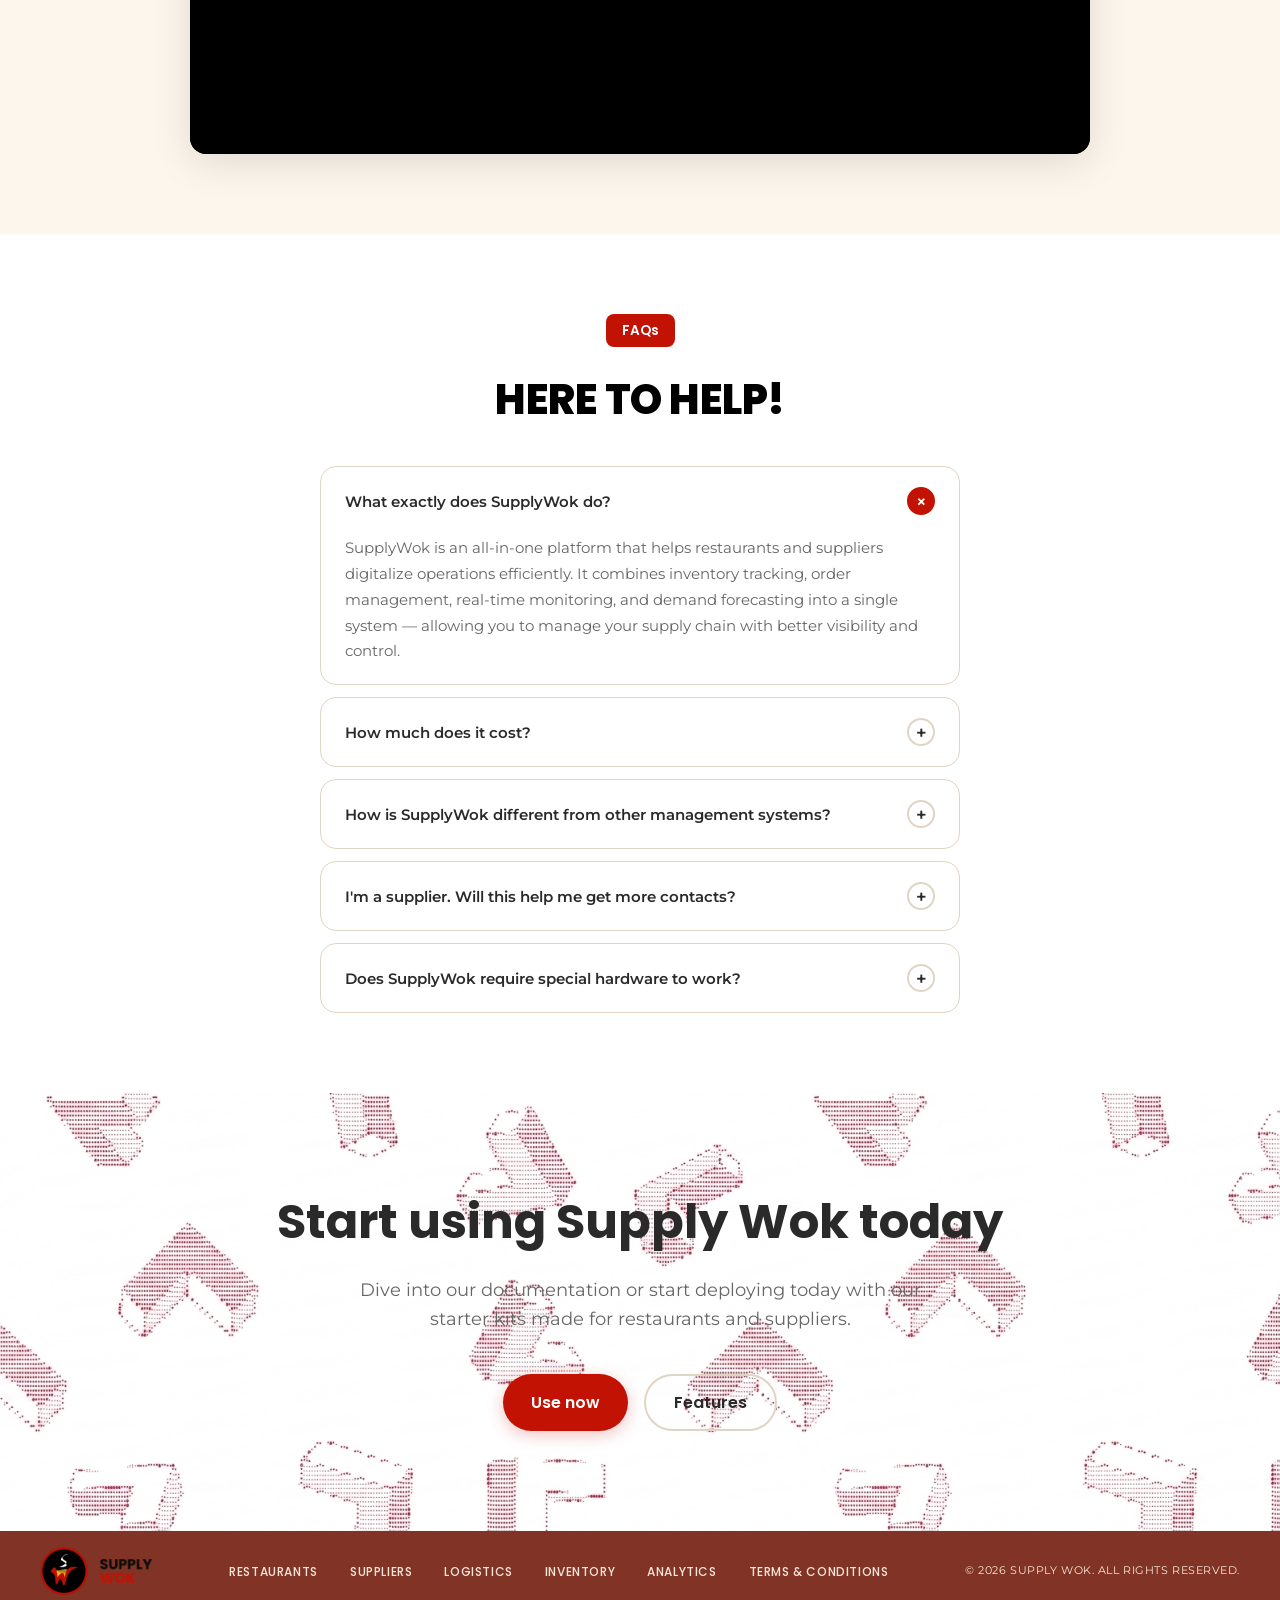
==== commit 6e25fb81: "feat: update image sources and styles for better visual presentation" ====
--- a/index.html
+++ b/index.html
@@ -244,7 +244,7 @@
                             </ul>
                         </div>
                         <div class="uses-visual">
-                            <img src="/assets/images/uses/orders.png">
+                            <img src="assets/images/uses/orders.png" alt="Manage your orders" />
                         </div>
                     </div>
 
@@ -301,7 +301,7 @@
                             </ul>
                         </div>
                         <div class="uses-visual">
-                            <img src="/assets/images/uses/connect-suppliers.png" alt="Connect with suppliers" />
+                            <img src="assets/images/uses/connect-suppliers.png" alt="Connect with suppliers" />
                         </div>
                     </div>
 
@@ -356,7 +356,7 @@
                             </ul>
                         </div>
                         <div class="uses-visual">
-                            <img src="/assets/images/uses/inventory.png" alt="Monitor your inventory" />
+                            <img src="assets/images/uses/inventory.png" alt="Monitor your inventory" />
                         </div>
                     </div>
 
@@ -412,7 +412,7 @@
                             </ul>
                         </div>
                         <div class="uses-visual">
-                            <img src="/assets/images/uses/connect-clients.png" alt="Connect with customers" />
+                            <img src="assets/images/uses/connect-clients.png" alt="Connect with customers" />
                         </div>
                     </div>
                 </div>
--- a/assets/styles/main.css
+++ b/assets/styles/main.css
@@ -746,6 +746,14 @@
   min-height: 650px;
   height: 100%;
   width: 100%;
+  overflow: hidden;
+}
+
+.uses-visual img {
+  display: block;
+  width: 100%;
+  height: 100%;
+  object-fit: cover;
 }
 
 @media (max-width: 900px) {
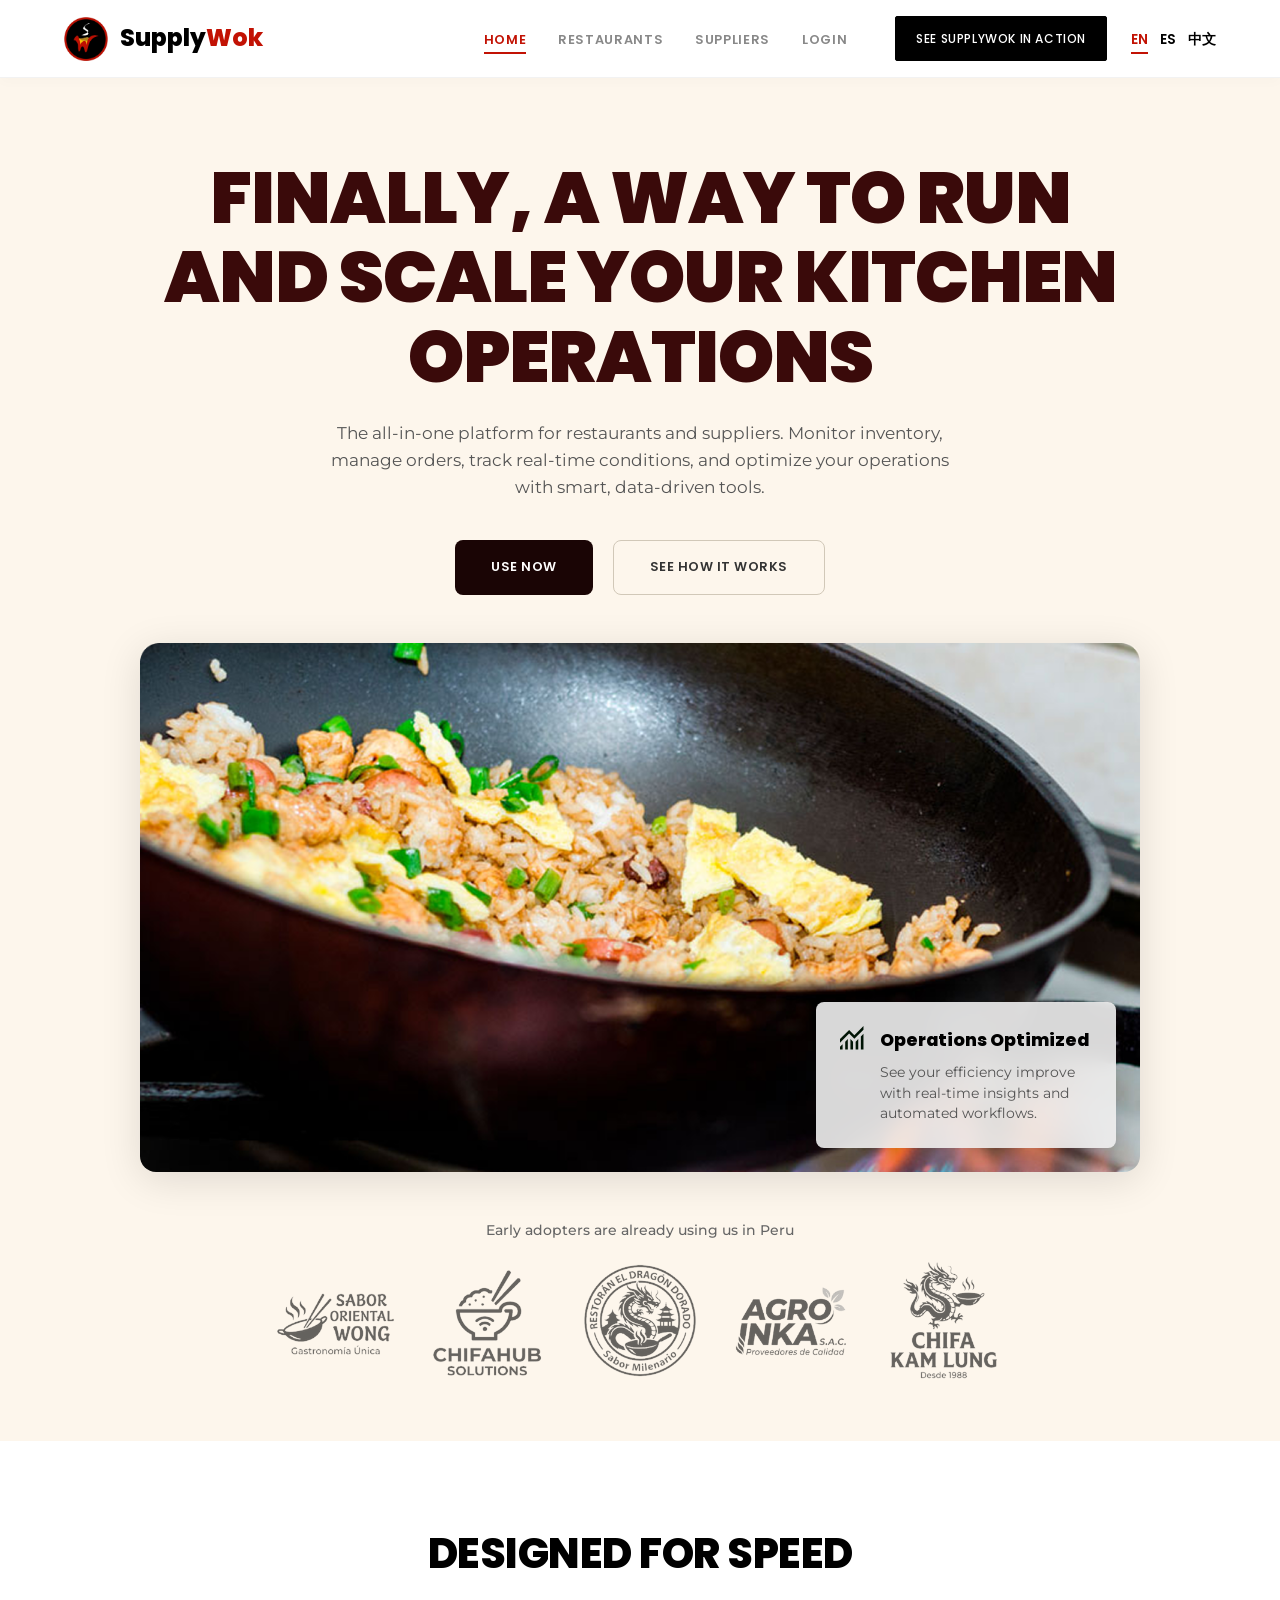
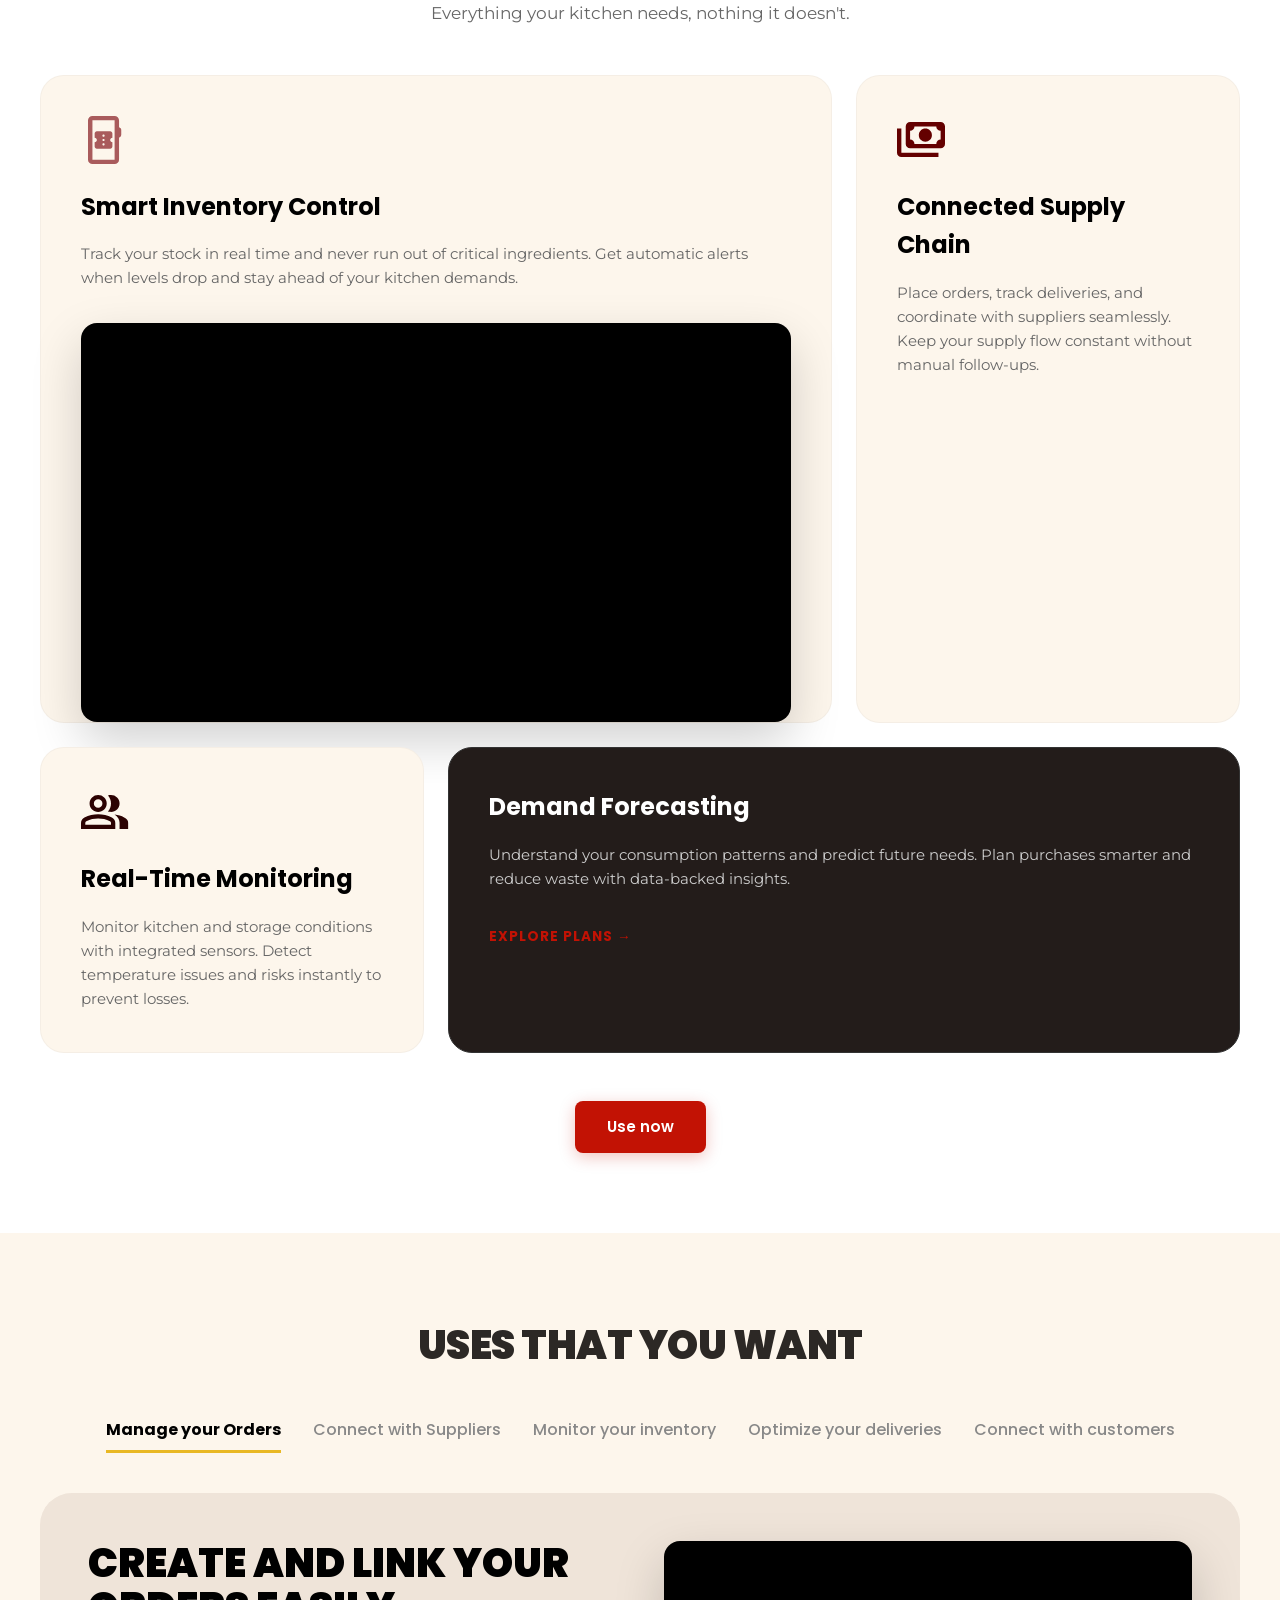
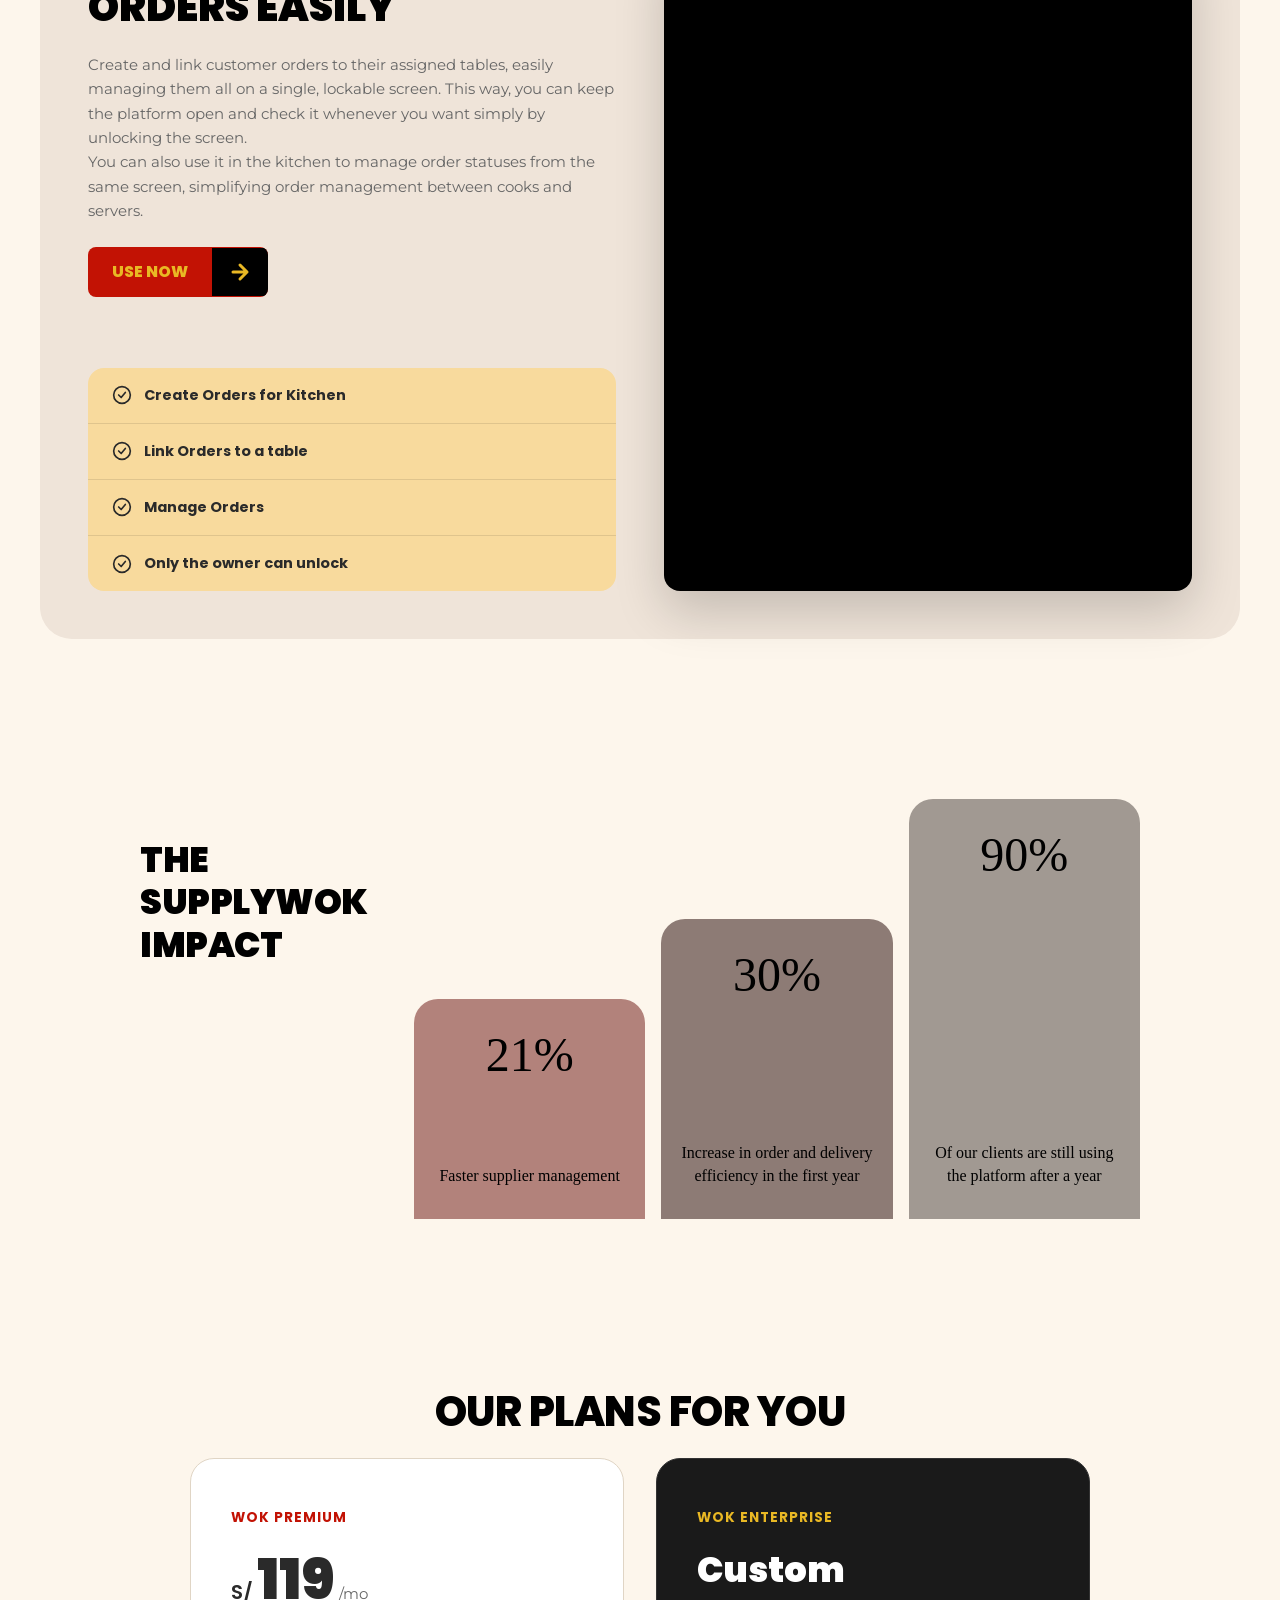
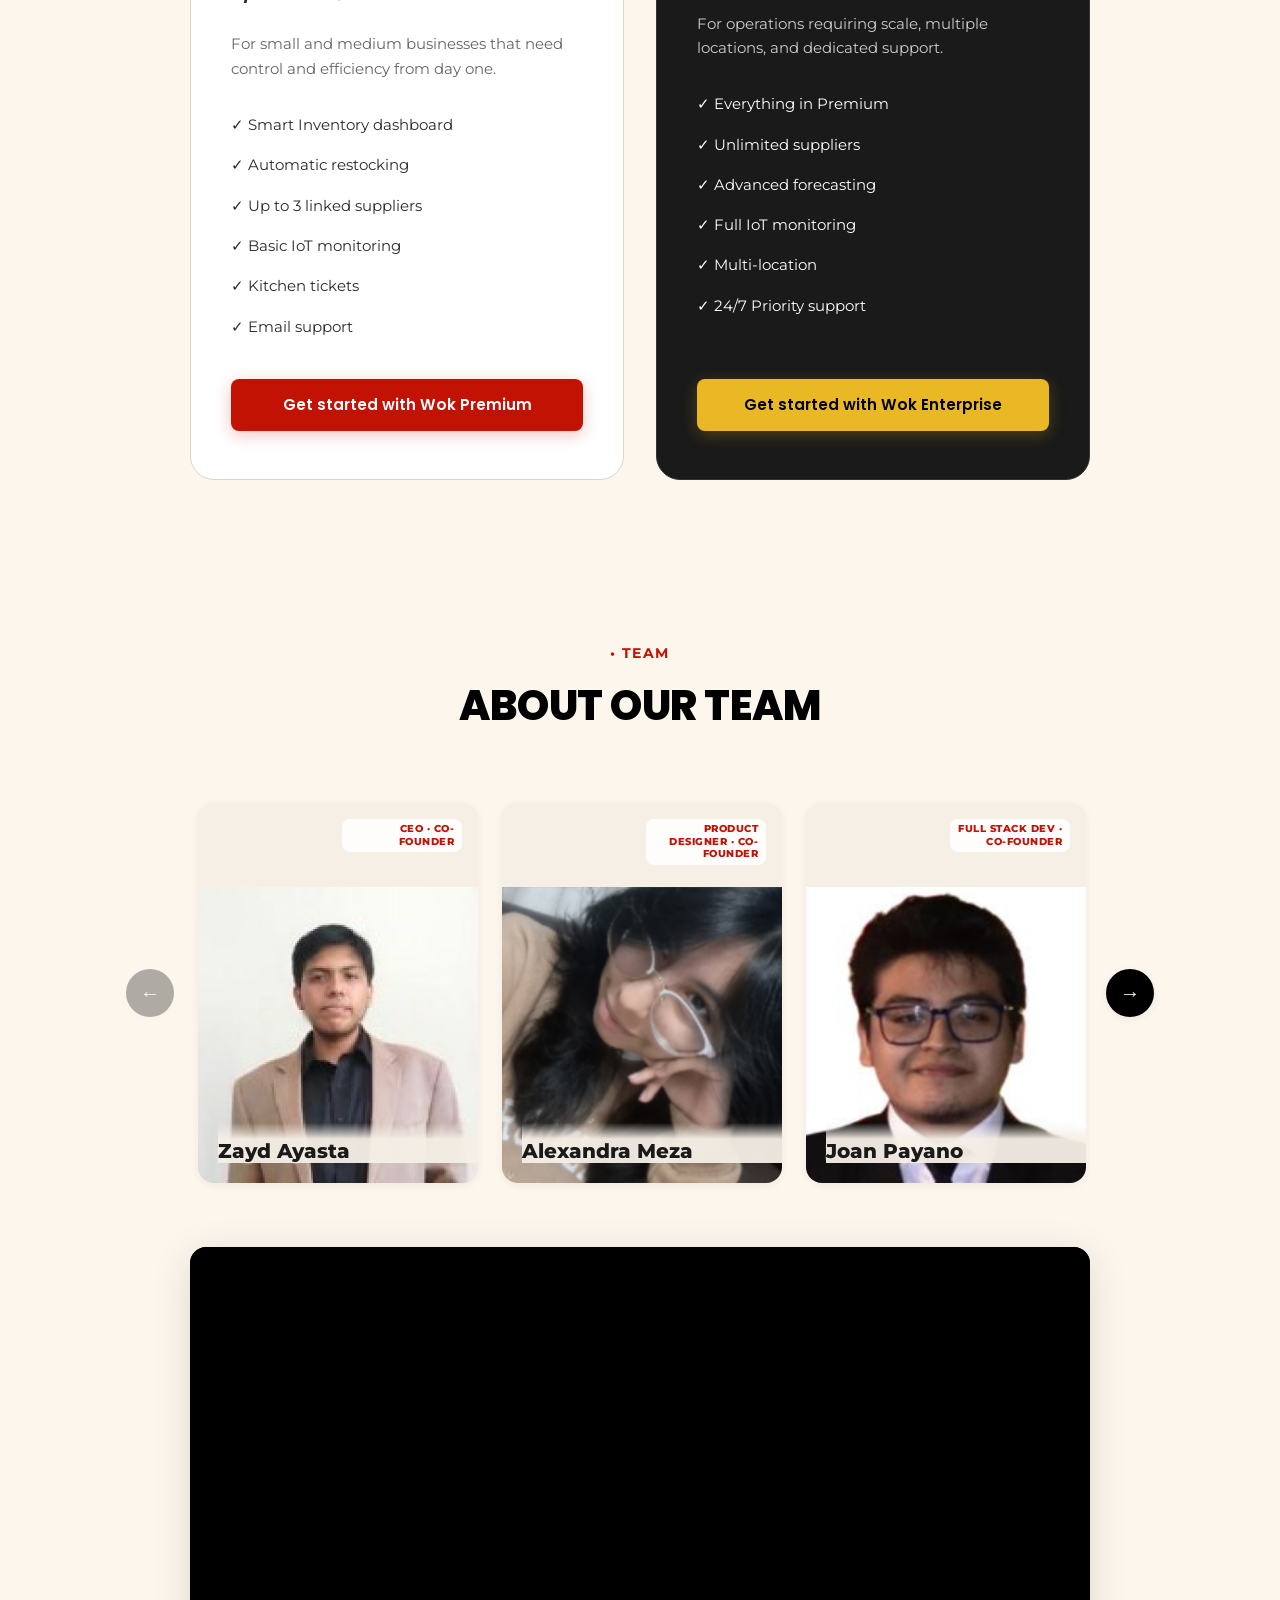
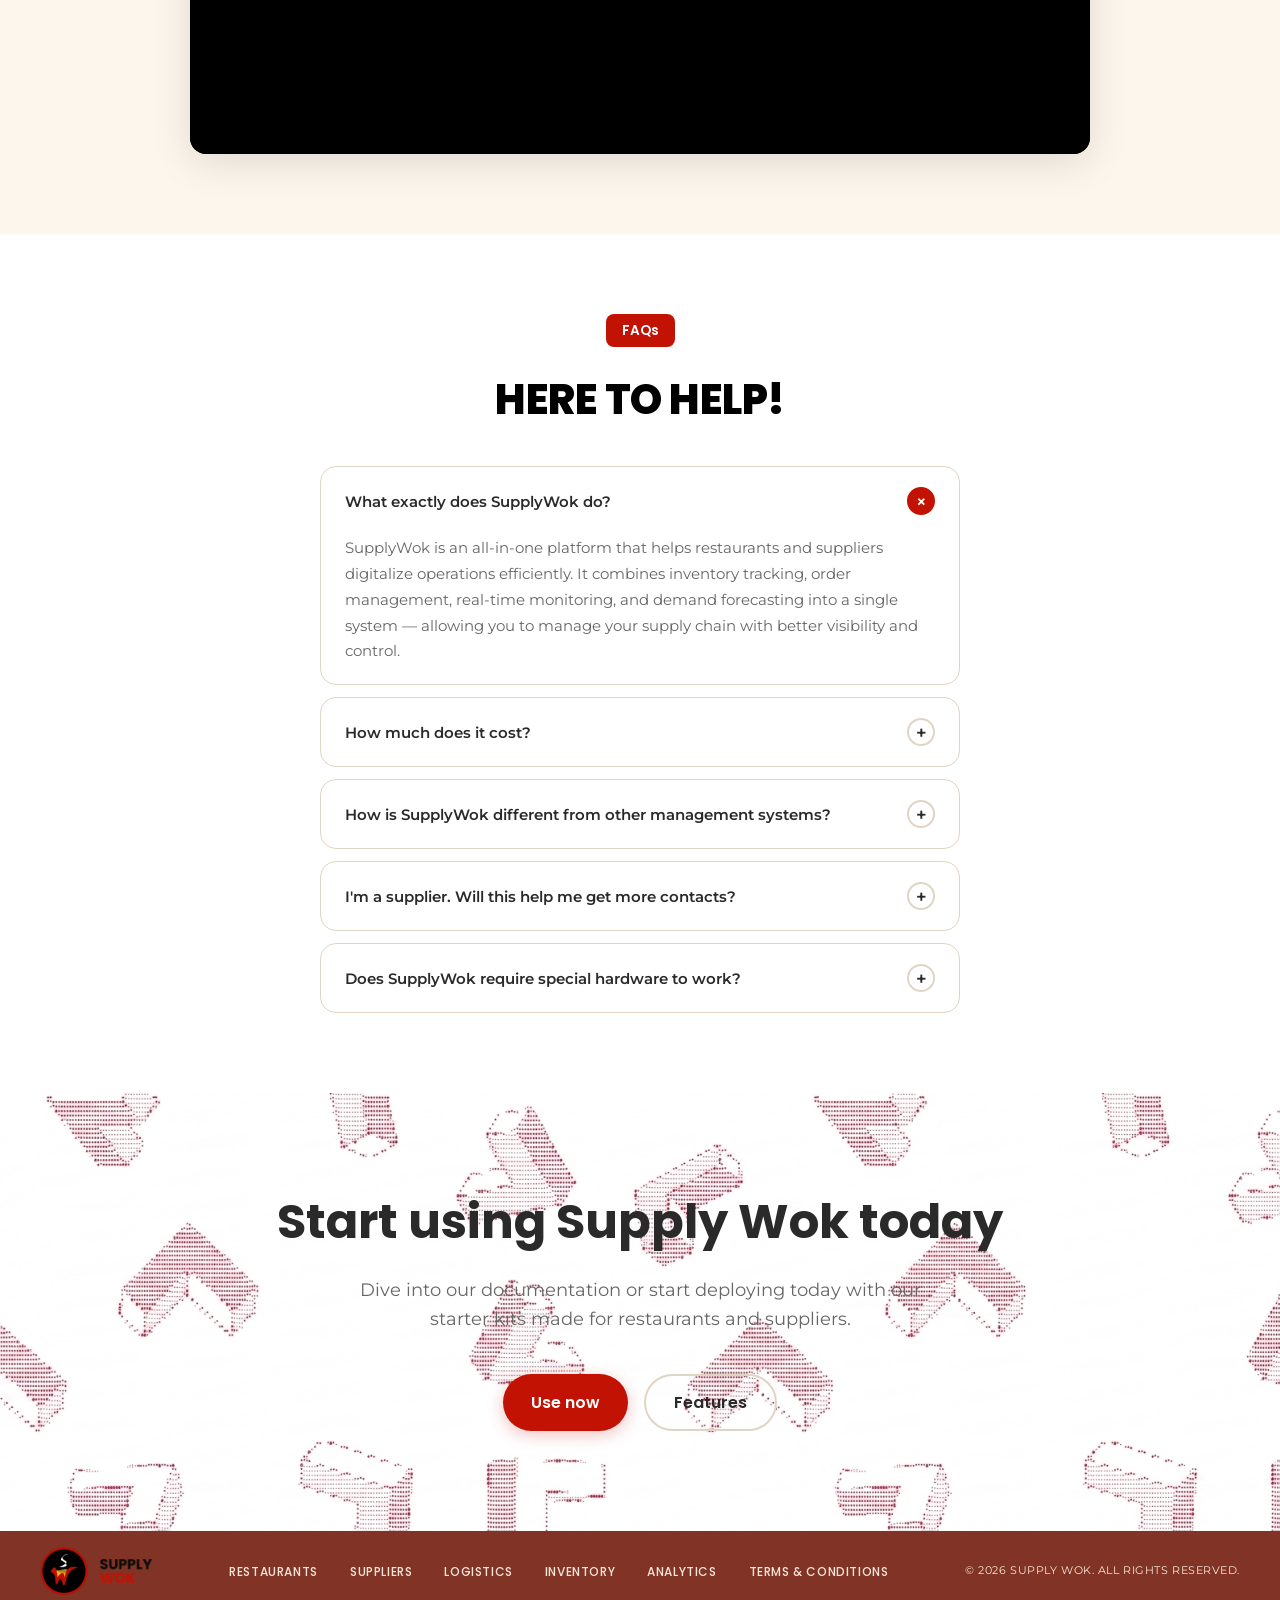
==== commit d45b9f1f: "Fix links" ====
--- a/index.html
+++ b/index.html
@@ -41,14 +41,14 @@
                                 data-i18n="nav_restaurants">RESTAURANTS</a></li>
                         <li><a href="assets/pages/suppliers.html" class="header-link header-link--grey"
                                 data-i18n="nav_suppliers">SUPPLIERS</a></li>
-                        <li><a href="#login" class="header-link header-link--grey" data-i18n="nav_login">LOGIN</a>
+                        <li><a href="https://supplywok-frontend-1e9a7.web.app/" class="header-link header-link--grey" data-i18n="nav_login">LOGIN</a>
                         </li>
                     </ul>
                 </div>
 
                 <div class="header-nav-right">
                     <div class="header-cta">
-                        <a href="" class="header-cta-btn" data-i18n="nav_cta">SEE SUPPLYWOK IN ACTION</a>
+                        <a href="https://supplywok-frontend-1e9a7.web.app/" class="header-cta-btn" data-i18n="nav_cta">SEE SUPPLYWOK IN ACTION</a>
                     </div>
                     <ul class="header-lang">
                         <li><button class="header-lang-btn header-lang-btn--active">EN</button></li>
@@ -76,8 +76,8 @@
                         real-time conditions, and optimize your operations with smart, data-driven tools.</p>
 
                     <div class="hero-ctas">
-                        <a href="/register" class="btn btn--primary" data-i18n="hero_btn_try">Try it</a>
-                        <a href=" " class="btn btn--outline" data-i18n="hero_btn_see">See how it works</a>
+                        <a href="https://supplywok-frontend-1e9a7.web.app/" class="btn btn--primary" data-i18n="hero_btn_try">Try it</a>
+                        <a href="#uses" class="btn btn--outline" data-i18n="hero_btn_see">See how it works</a>
                     </div>
                 </div>
 
@@ -172,7 +172,7 @@
                 </div>
                 <!-- Secondary CTA (T25) -->
                 <div class="section-cta" style="text-align: center; margin-top: 48px;">
-                    <a href="/register" class="btn btn--primary" data-i18n="feat_cta">Try it now</a>
+                    <a href="https://supplywok-frontend-1e9a7.web.app/" class="btn btn--primary" data-i18n="feat_cta">Try it now</a>
                 </div>
             </div>
         </section>
@@ -188,6 +188,7 @@
                     <button class="uses-tab active" data-tab="1" data-i18n="uses_tab_1">Manage your Orders</button>
                     <button class="uses-tab" data-tab="2" data-i18n="uses_tab_2">Connect with Suppliers</button>
                     <button class="uses-tab" data-tab="3" data-i18n="uses_tab_3">Monitor your inventory</button>
+                    <button class="uses-tab" data-tab="4" data-i18n="uses_tab_4">Optimize your deliveries</button>
                     <button class="uses-tab" data-tab="5" data-i18n="uses_tab_5">Connect with customers</button>
                 </div>
                 <div class="uses-content">
@@ -202,7 +203,7 @@
                                 order statuses from the same screen, simplifying order management between cooks and
                                 servers.</p>
 
-                            <a href="/register" class="uses-btn">
+                            <a href="https://supplywok-frontend-1e9a7.web.app/" class="uses-btn">
                                 <span data-i18n="uses_btn">TRY IT NOW</span>
                                 <div class="uses-btn-icon">
                                     <svg viewBox="0 0 24 24">
@@ -244,7 +245,13 @@
                             </ul>
                         </div>
                         <div class="uses-visual">
-                            <img src="assets/images/uses/orders.png" alt="Manage your orders" />
+                            <iframe
+                                src="https://www.youtube-nocookie.com/embed/AzOyy7Oak_w"
+                                title="Demostración de SupplyWok"
+                                allow="accelerometer; autoplay; clipboard-write; encrypted-media; gyroscope; picture-in-picture; web-share"
+                                referrerpolicy="strict-origin-when-cross-origin"
+                                allowfullscreen
+                            ></iframe>
                         </div>
                     </div>
 
@@ -259,7 +266,7 @@
                                 order statuses from the same screen, simplifying order management between cooks and
                                 servers.</p>
 
-                            <a href="/register" class="uses-btn">
+                            <a href="https://supplywok-frontend-1e9a7.web.app/" class="uses-btn">
                                 <span data-i18n="uses_btn">TRY IT NOW</span>
                                 <div class="uses-btn-icon">
                                     <svg viewBox="0 0 24 24">
@@ -301,7 +308,13 @@
                             </ul>
                         </div>
                         <div class="uses-visual">
-                            <img src="assets/images/uses/connect-suppliers.png" alt="Connect with suppliers" />
+                            <iframe
+                                src="https://www.youtube-nocookie.com/embed/AzOyy7Oak_w"
+                                title="Demostración de SupplyWok"
+                                allow="accelerometer; autoplay; clipboard-write; encrypted-media; gyroscope; picture-in-picture; web-share"
+                                referrerpolicy="strict-origin-when-cross-origin"
+                                allowfullscreen
+                            ></iframe>
                         </div>
                     </div>
 
@@ -314,7 +327,7 @@
                                 reach a minimum level that you can adjust. This allows you to know more precisely how
                                 many supplies you have left to use in the meals you offer.</p>
 
-                            <a href="/register" class="uses-btn">
+                            <a href="https://supplywok-frontend-1e9a7.web.app/" class="uses-btn">
                                 <span data-i18n="uses_btn">TRY IT NOW</span>
                                 <div class="uses-btn-icon">
                                     <svg viewBox="0 0 24 24">
@@ -356,7 +369,75 @@
                             </ul>
                         </div>
                         <div class="uses-visual">
-                            <img src="assets/images/uses/inventory.png" alt="Monitor your inventory" />
+                            <iframe
+                                src="https://www.youtube-nocookie.com/embed/AzOyy7Oak_w"
+                                title="Demostración de SupplyWok"
+                                allow="accelerometer; autoplay; clipboard-write; encrypted-media; gyroscope; picture-in-picture; web-share"
+                                referrerpolicy="strict-origin-when-cross-origin"
+                                allowfullscreen
+                            ></iframe>
+                        </div>
+                    </div>
+
+                    <!-- Pane 4: Optimize your deliveries -->
+                    <div class="uses-pane" data-pane="4">
+                        <div class="uses-text">
+                            <h3 data-i18n="uses_4_title">BETTER DELIVERY<br>SERVICES AND ROUTES</h3>
+                            <p data-i18n="uses_4_desc">By managing your deliveries, we'll help you optimize your
+                                delivery times and routes so
+                                you can fulfill your scheduled orders and maintain trust with your customers.<br>We help
+                                by informing you of the best route to take to deliver your orders to the restaurants
+                                that have requested supplies, all in one route.</p>
+
+                            <a href="https://supplywok-frontend-1e9a7.web.app/" class="uses-btn">
+                                <span data-i18n="uses_btn">TRY IT NOW</span>
+                                <div class="uses-btn-icon">
+                                    <svg viewBox="0 0 24 24">
+                                        <path d="M5 12h14M12 5l7 7-7 7" stroke="currentColor" stroke-width="3"
+                                            stroke-linecap="round" stroke-linejoin="round" />
+                                    </svg>
+                                </div>
+                            </a>
+
+                            <ul class="uses-list">
+                                <li>
+                                    <svg class="uses-list-icon" viewBox="0 0 24 24">
+                                        <circle cx="12" cy="12" r="10" />
+                                        <path d="M8 12l3 3 5-6" />
+                                    </svg>
+                                    <span data-i18n="uses_4_li_1">View the list of pending orders</span>
+                                </li>
+                                <li>
+                                    <svg class="uses-list-icon" viewBox="0 0 24 24">
+                                        <circle cx="12" cy="12" r="10" />
+                                        <path d="M8 12l3 3 5-6" />
+                                    </svg>
+                                    <span data-i18n="uses_4_li_2">Optimize your time and resources</span>
+                                </li>
+                                <li>
+                                    <svg class="uses-list-icon" viewBox="0 0 24 24">
+                                        <circle cx="12" cy="12" r="10" />
+                                        <path d="M8 12l3 3 5-6" />
+                                    </svg>
+                                    <span data-i18n="uses_4_li_3">The best possible route</span>
+                                </li>
+                                <li>
+                                    <svg class="uses-list-icon" viewBox="0 0 24 24">
+                                        <circle cx="12" cy="12" r="10" />
+                                        <path d="M8 12l3 3 5-6" />
+                                    </svg>
+                                    <span data-i18n="uses_4_li_4">Ensure the trust of your customers</span>
+                                </li>
+                            </ul>
+                        </div>
+                        <div class="uses-visual">
+                            <iframe
+                                src="https://www.youtube-nocookie.com/embed/AzOyy7Oak_w"
+                                title="Demostración de SupplyWok"
+                                allow="accelerometer; autoplay; clipboard-write; encrypted-media; gyroscope; picture-in-picture; web-share"
+                                referrerpolicy="strict-origin-when-cross-origin"
+                                allowfullscreen
+                            ></iframe>
                         </div>
                     </div>
 
@@ -370,7 +451,7 @@
                                 customers.<br>Additionally, the system, with the necessary information, can anticipate
                                 potential orders for your business.</p>
 
-                            <a href="/register" class="uses-btn">
+                            <a href="https://supplywok-frontend-1e9a7.web.app/" class="uses-btn">
                                 <span data-i18n="uses_btn">TRY IT NOW</span>
                                 <div class="uses-btn-icon">
                                     <svg viewBox="0 0 24 24">
@@ -412,7 +493,13 @@
                             </ul>
                         </div>
                         <div class="uses-visual">
-                            <img src="assets/images/uses/connect-clients.png" alt="Connect with customers" />
+                            <iframe
+                                src="https://www.youtube-nocookie.com/embed/AzOyy7Oak_w"
+                                title="Demostración de SupplyWok"
+                                allow="accelerometer; autoplay; clipboard-write; encrypted-media; gyroscope; picture-in-picture; web-share"
+                                referrerpolicy="strict-origin-when-cross-origin"
+                                allowfullscreen
+                            ></iframe>
                         </div>
                     </div>
                 </div>
@@ -470,7 +557,7 @@
                             <li data-i18n="pricing_1_li_5">✓ Kitchen tickets</li>
                             <li data-i18n="pricing_1_li_6">✓ Soporte por email</li>
                         </ul>
-                        <a href="/register?plan=premium" class="btn btn--primary btn--full"
+                        <a href="https://supplywok-frontend-1e9a7.web.app/" class="btn btn--primary btn--full"
                             data-i18n="pricing_1_btn">Comenzar con Wok Premium</a>
                     </article>
 
@@ -493,7 +580,7 @@
                             <li data-i18n="pricing_2_li_5">✓ Multi-local</li>
                             <li data-i18n="pricing_2_li_6">✓ Soporte prioritario 24/7</li>
                         </ul>
-                        <a href="/register?plan=enterprise" class="btn btn--gold btn--full"
+                        <a href="https://supplywok-frontend-1e9a7.web.app/" class="btn btn--gold btn--full"
                             data-i18n="pricing_2_btn">Comenzar con Wok
                             Enterprise</a>
                     </article>
@@ -675,7 +762,7 @@
                 <h2 class="cta-title" data-i18n="cta_title">Start using Supply Wok today</h2>
                 <p class="cta-desc" data-i18n="cta_desc">Dive into our documentation or start deploying today with our starter kits made for restaurants and suppliers.</p>
                 <div class="cta-buttons">
-                    <a href="#" class="btn btn--primary" data-i18n="cta_btn_use">Use now</a>
+                    <a href="https://supplywok-frontend-1e9a7.web.app/" class="btn btn--primary" data-i18n="cta_btn_use">Use now</a>
                     <a href="#features" class="btn btn--outline" data-i18n="cta_btn_features">Features</a>
                 </div>
             </div>
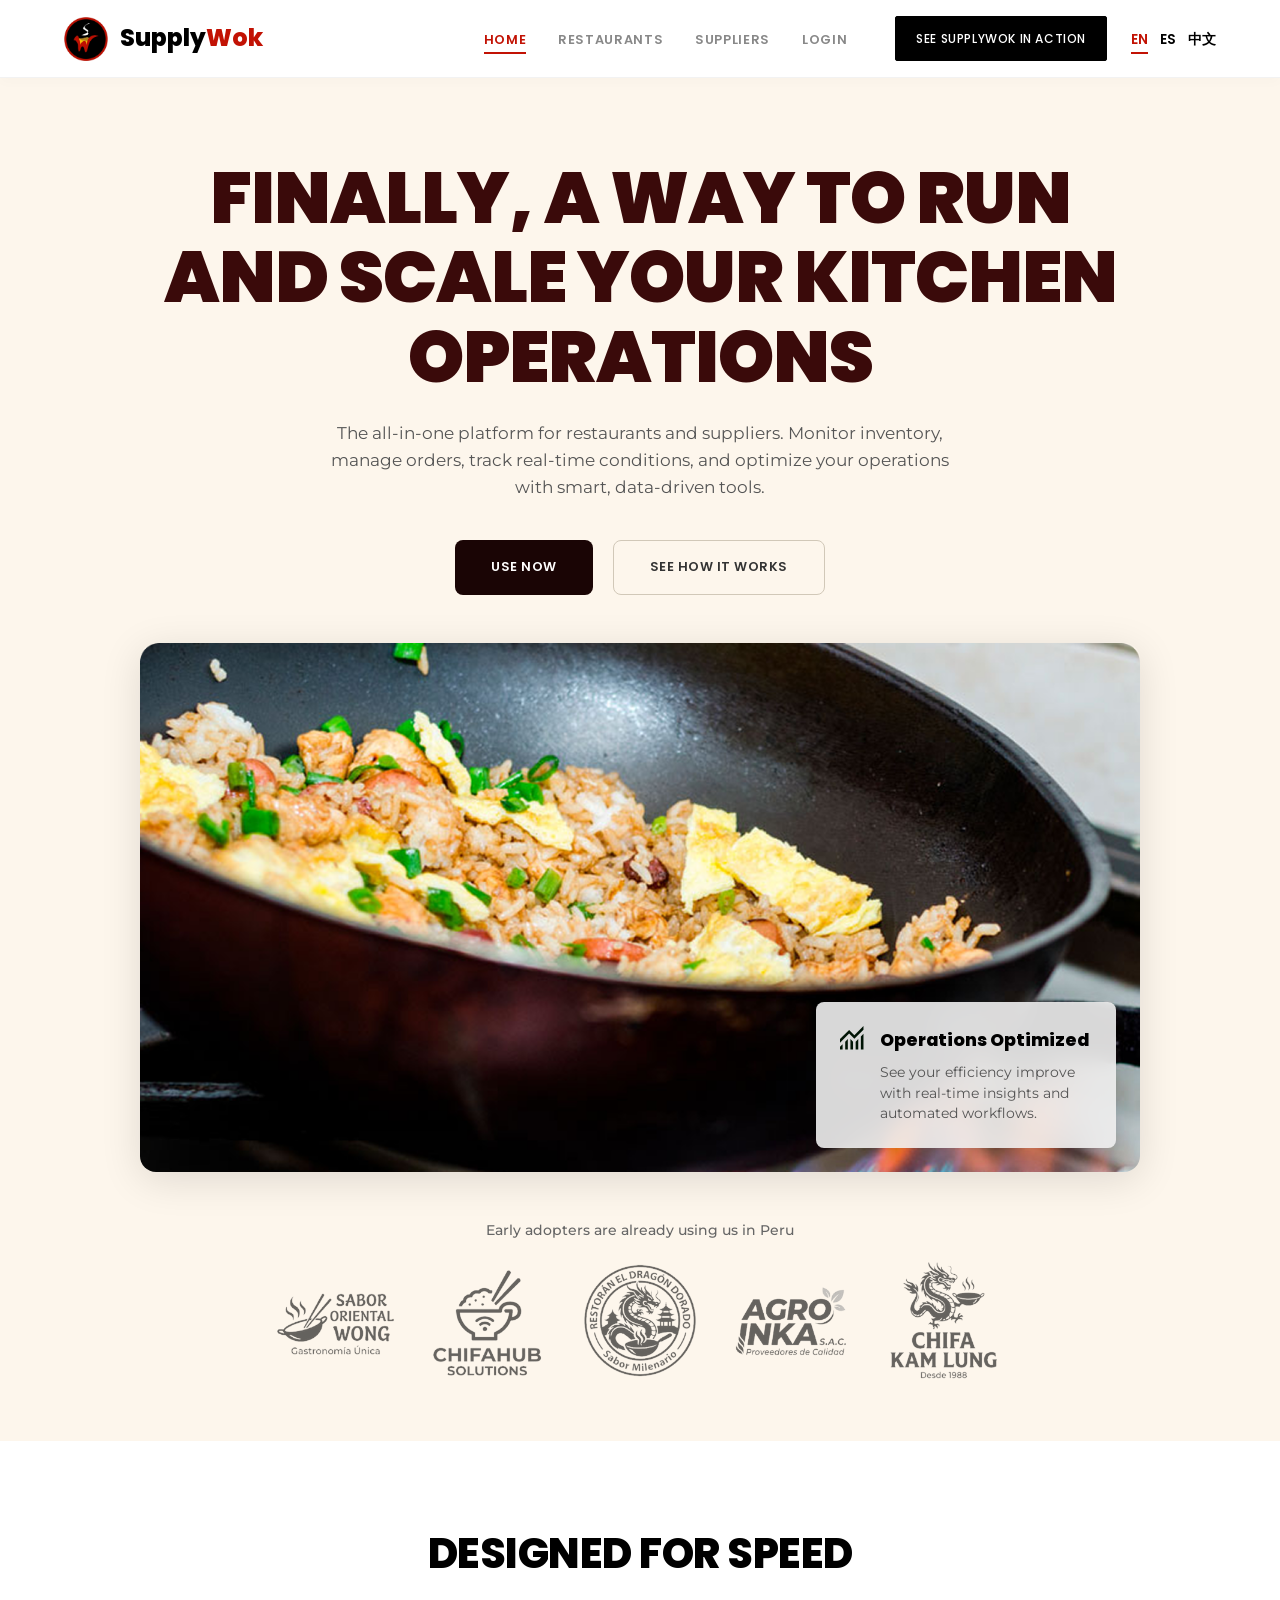
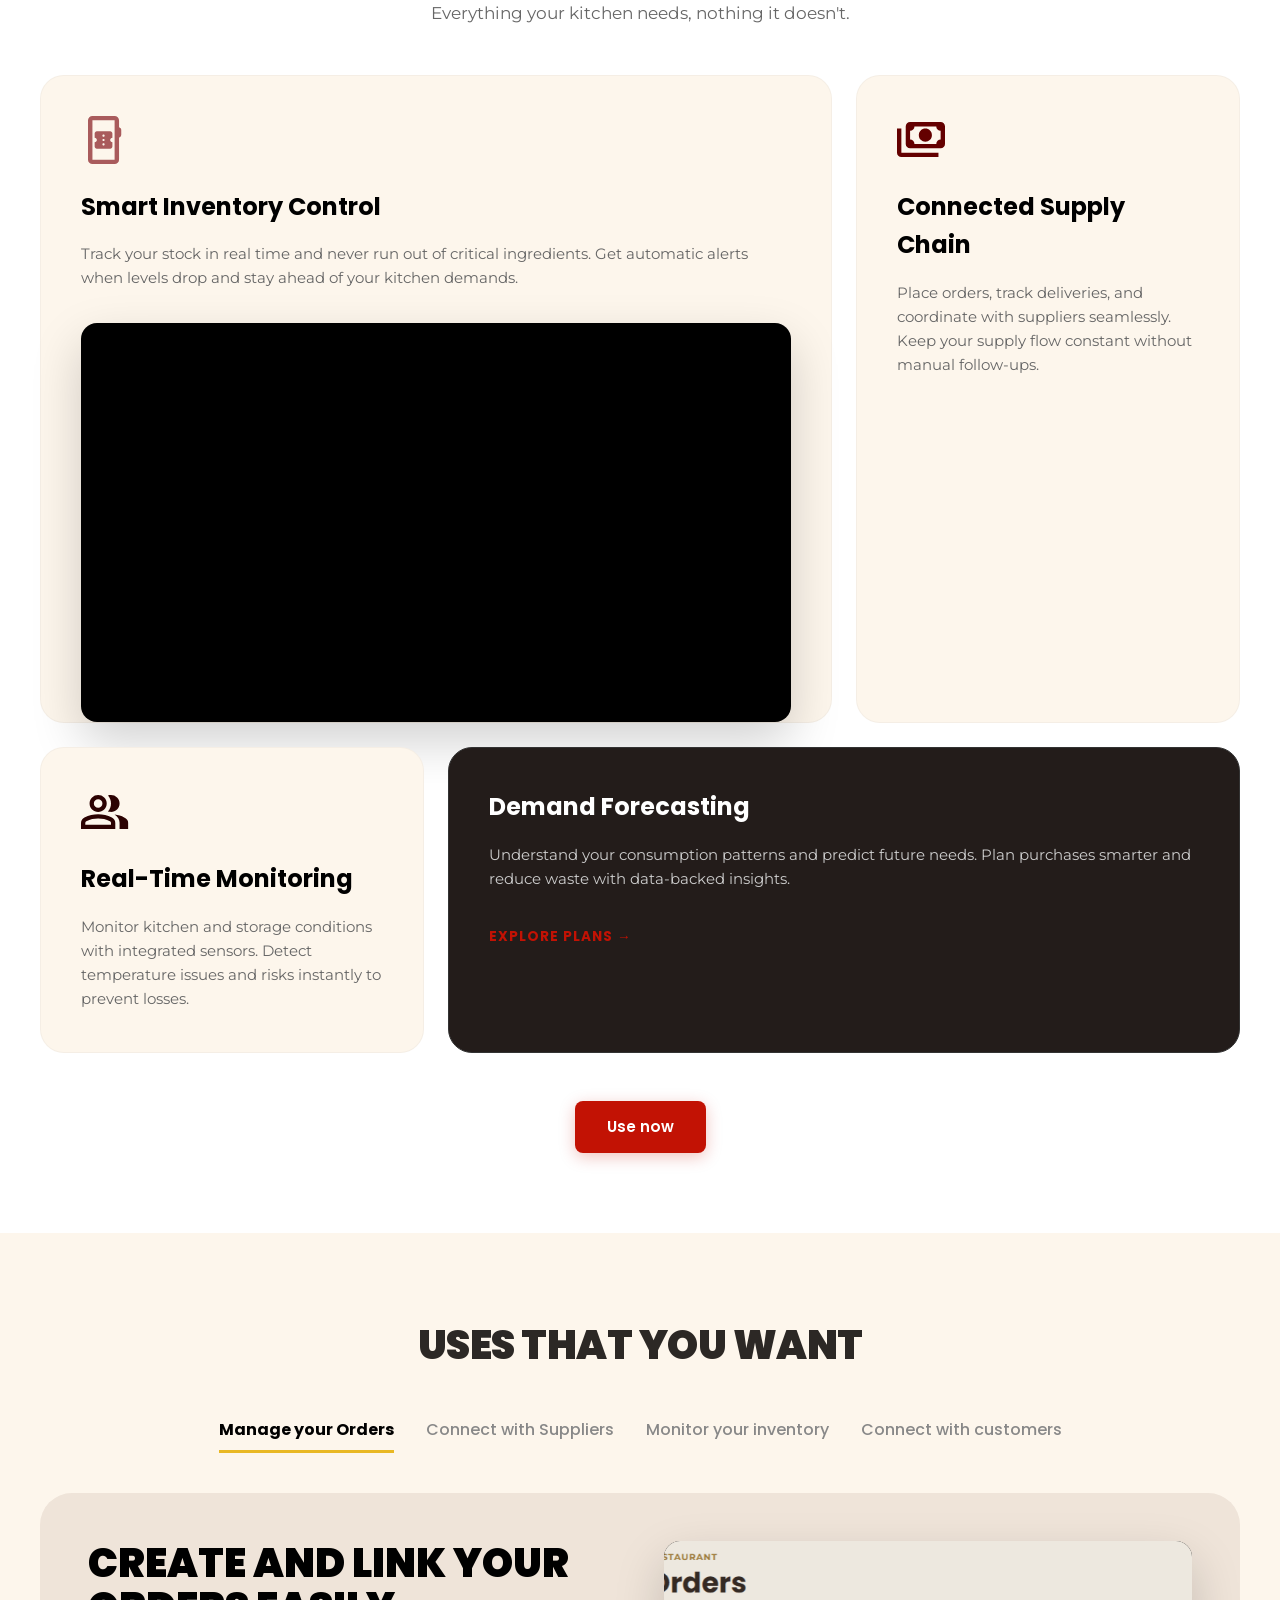
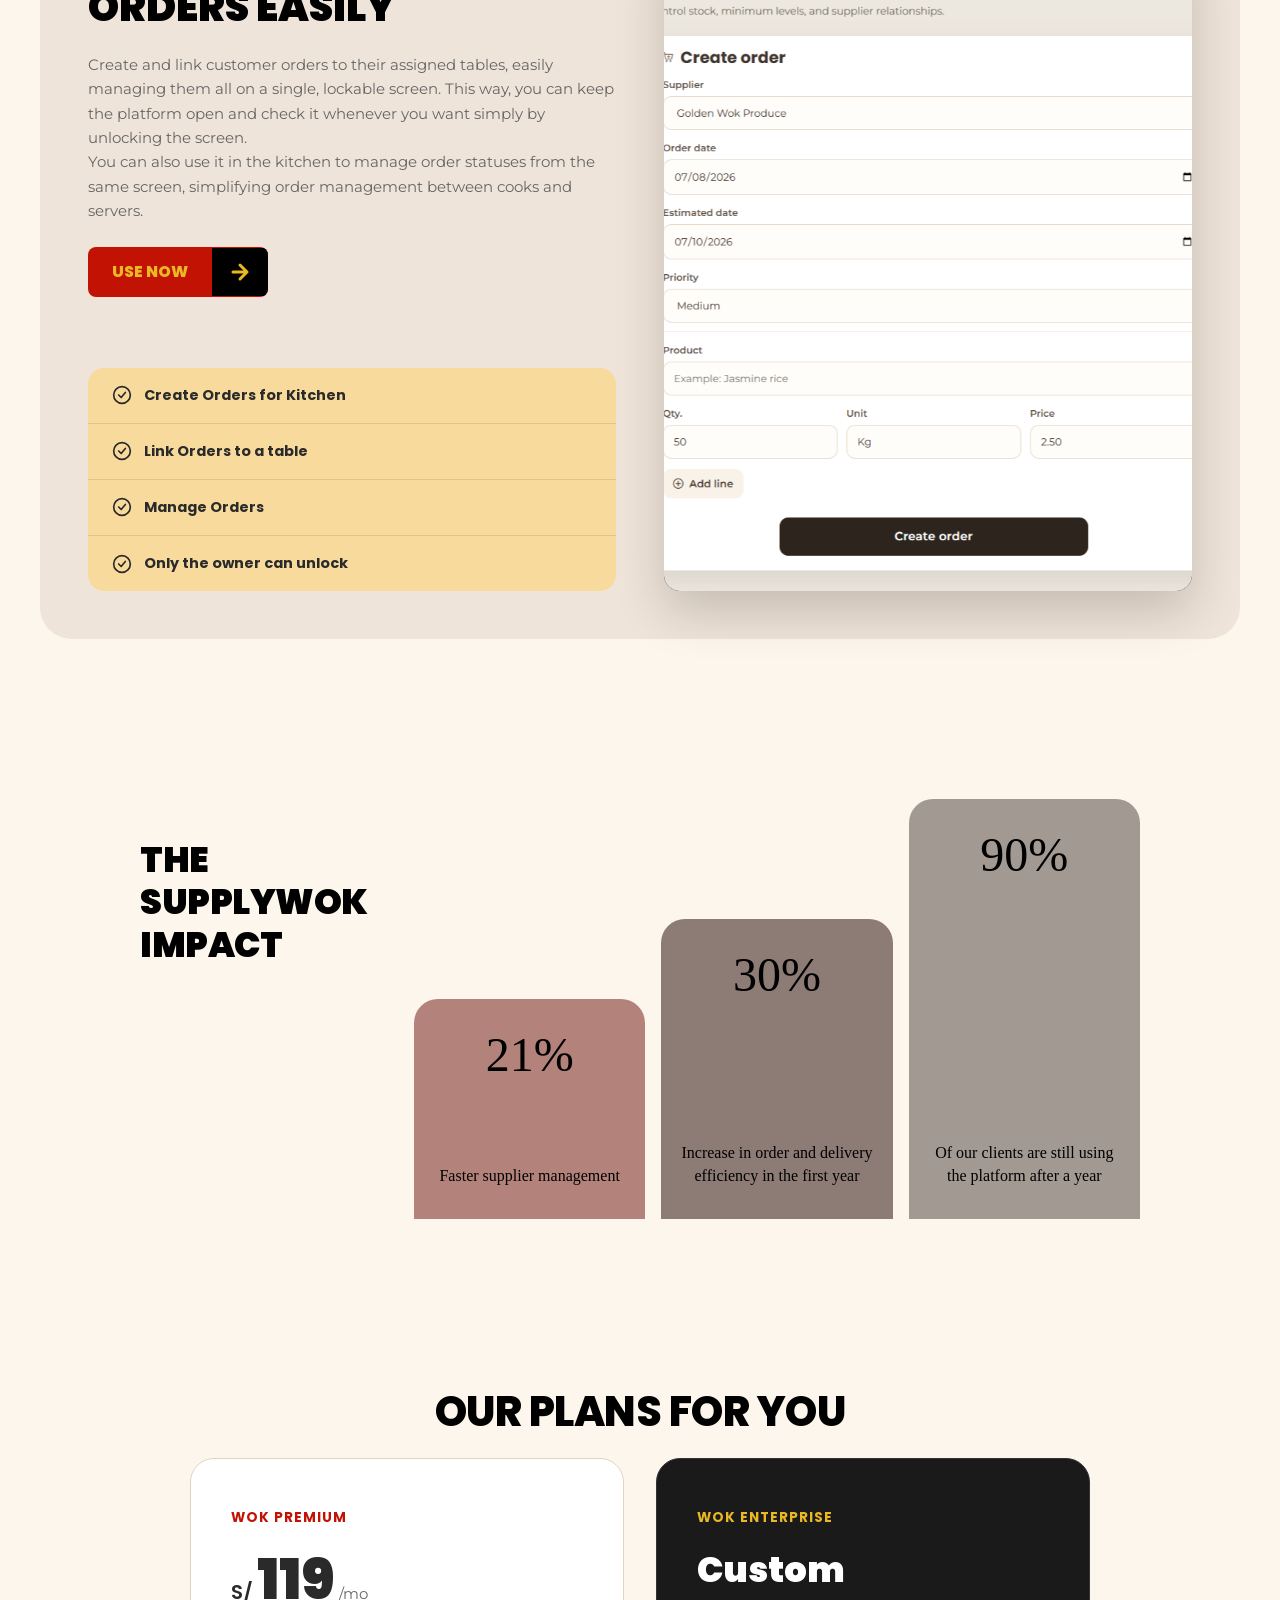
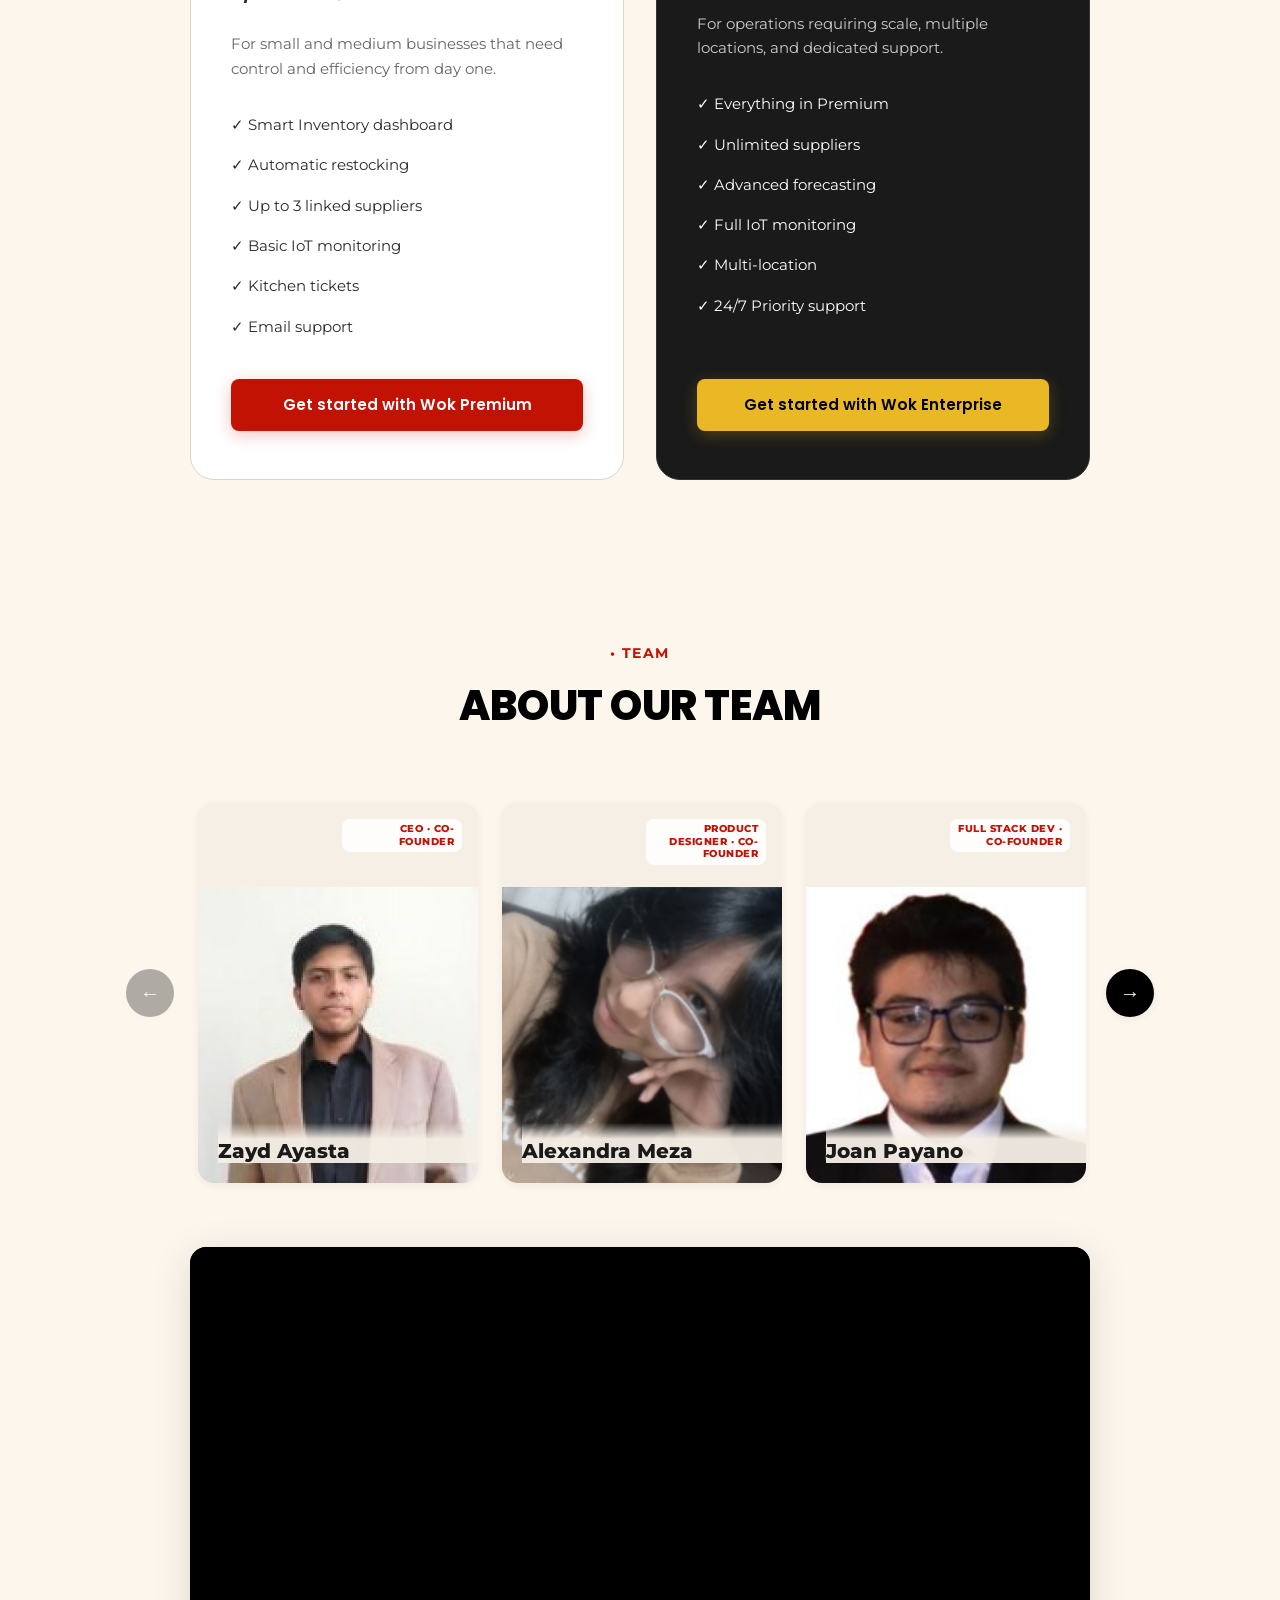
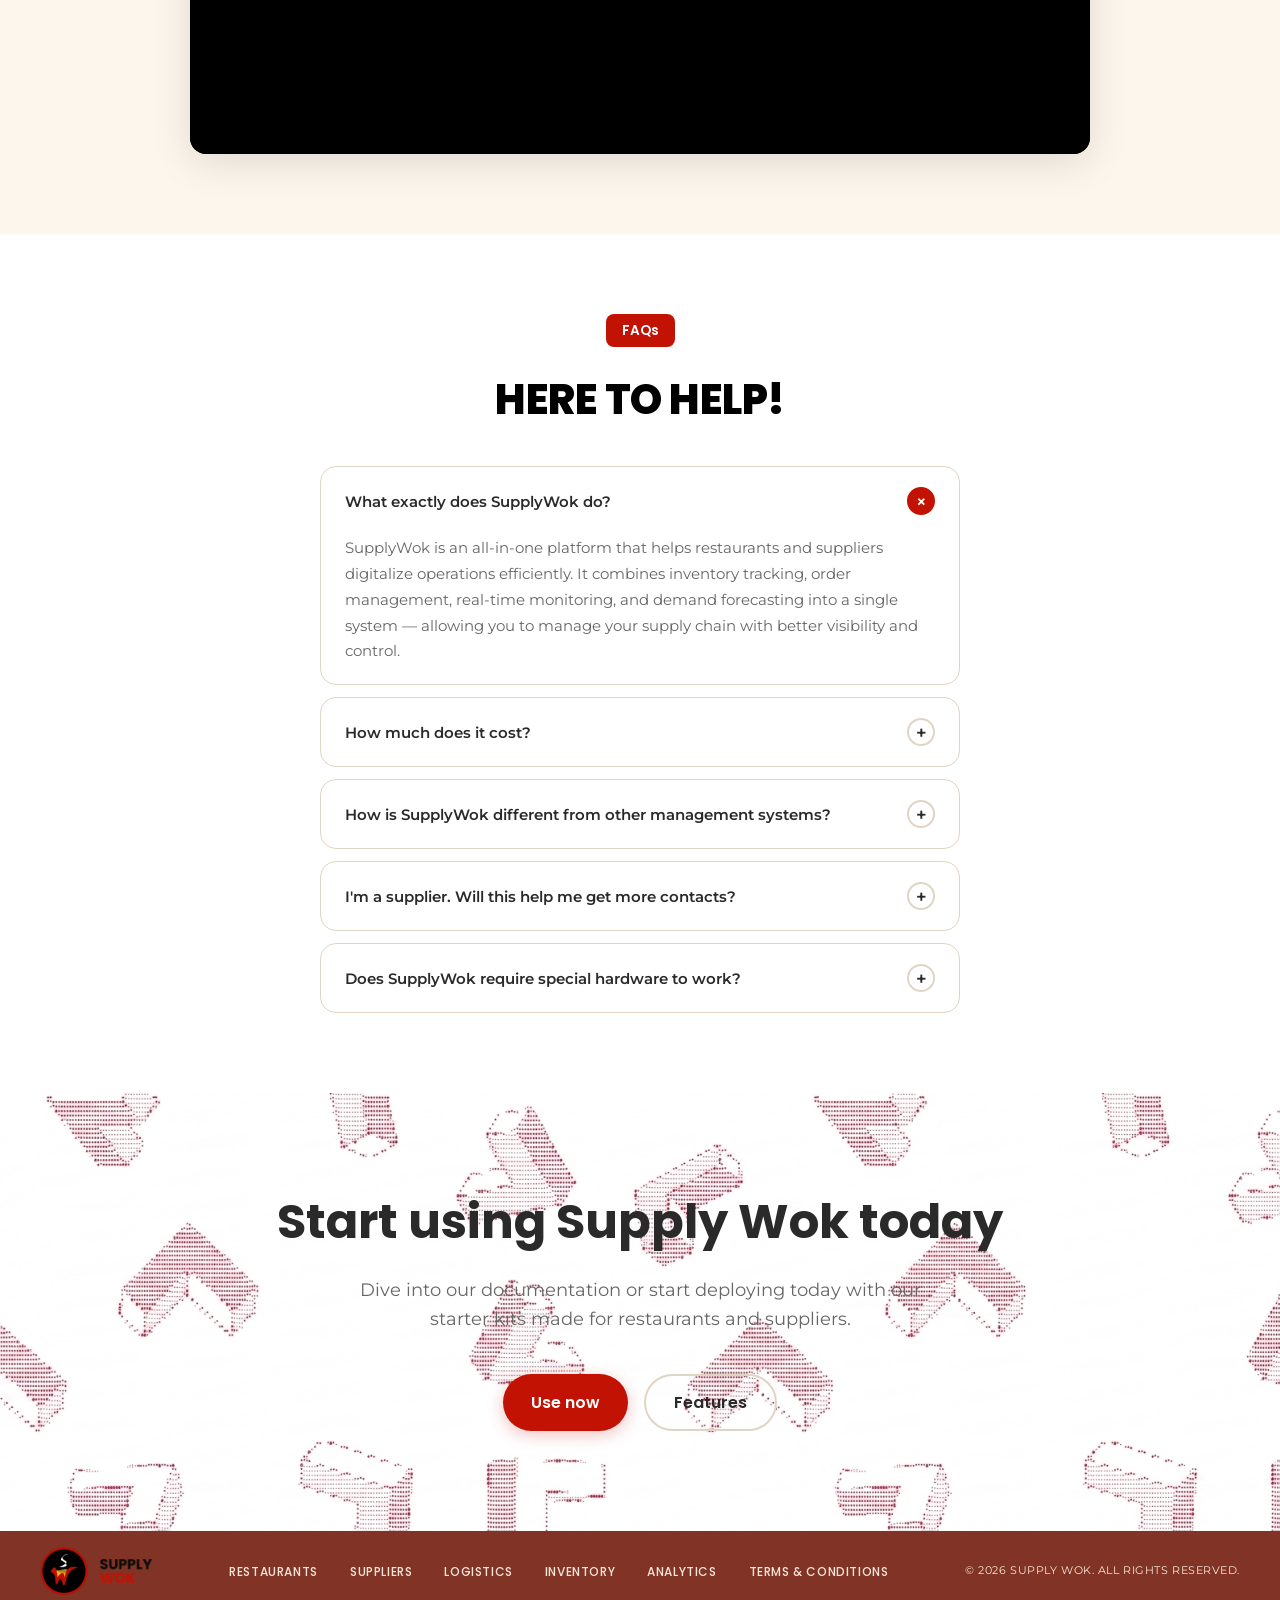
==== commit 118bfac3: "Merge branch 'main' into develop" ====
--- a/index.html
+++ b/index.html
@@ -188,7 +188,6 @@
                     <button class="uses-tab active" data-tab="1" data-i18n="uses_tab_1">Manage your Orders</button>
                     <button class="uses-tab" data-tab="2" data-i18n="uses_tab_2">Connect with Suppliers</button>
                     <button class="uses-tab" data-tab="3" data-i18n="uses_tab_3">Monitor your inventory</button>
-                    <button class="uses-tab" data-tab="4" data-i18n="uses_tab_4">Optimize your deliveries</button>
                     <button class="uses-tab" data-tab="5" data-i18n="uses_tab_5">Connect with customers</button>
                 </div>
                 <div class="uses-content">
@@ -245,13 +244,7 @@
                             </ul>
                         </div>
                         <div class="uses-visual">
-                            <iframe
-                                src="https://www.youtube-nocookie.com/embed/AzOyy7Oak_w"
-                                title="Demostración de SupplyWok"
-                                allow="accelerometer; autoplay; clipboard-write; encrypted-media; gyroscope; picture-in-picture; web-share"
-                                referrerpolicy="strict-origin-when-cross-origin"
-                                allowfullscreen
-                            ></iframe>
+                            <img src="assets/images/uses/orders.png" alt="Manage your orders" />
                         </div>
                     </div>
 
@@ -308,13 +301,7 @@
                             </ul>
                         </div>
                         <div class="uses-visual">
-                            <iframe
-                                src="https://www.youtube-nocookie.com/embed/AzOyy7Oak_w"
-                                title="Demostración de SupplyWok"
-                                allow="accelerometer; autoplay; clipboard-write; encrypted-media; gyroscope; picture-in-picture; web-share"
-                                referrerpolicy="strict-origin-when-cross-origin"
-                                allowfullscreen
-                            ></iframe>
+                            <img src="assets/images/uses/connect-suppliers.png" alt="Connect with suppliers" />
                         </div>
                     </div>
 
@@ -493,13 +480,7 @@
                             </ul>
                         </div>
                         <div class="uses-visual">
-                            <iframe
-                                src="https://www.youtube-nocookie.com/embed/AzOyy7Oak_w"
-                                title="Demostración de SupplyWok"
-                                allow="accelerometer; autoplay; clipboard-write; encrypted-media; gyroscope; picture-in-picture; web-share"
-                                referrerpolicy="strict-origin-when-cross-origin"
-                                allowfullscreen
-                            ></iframe>
+                            <img src="assets/images/uses/connect-clients.png" alt="Connect with customers" />
                         </div>
                     </div>
                 </div>
